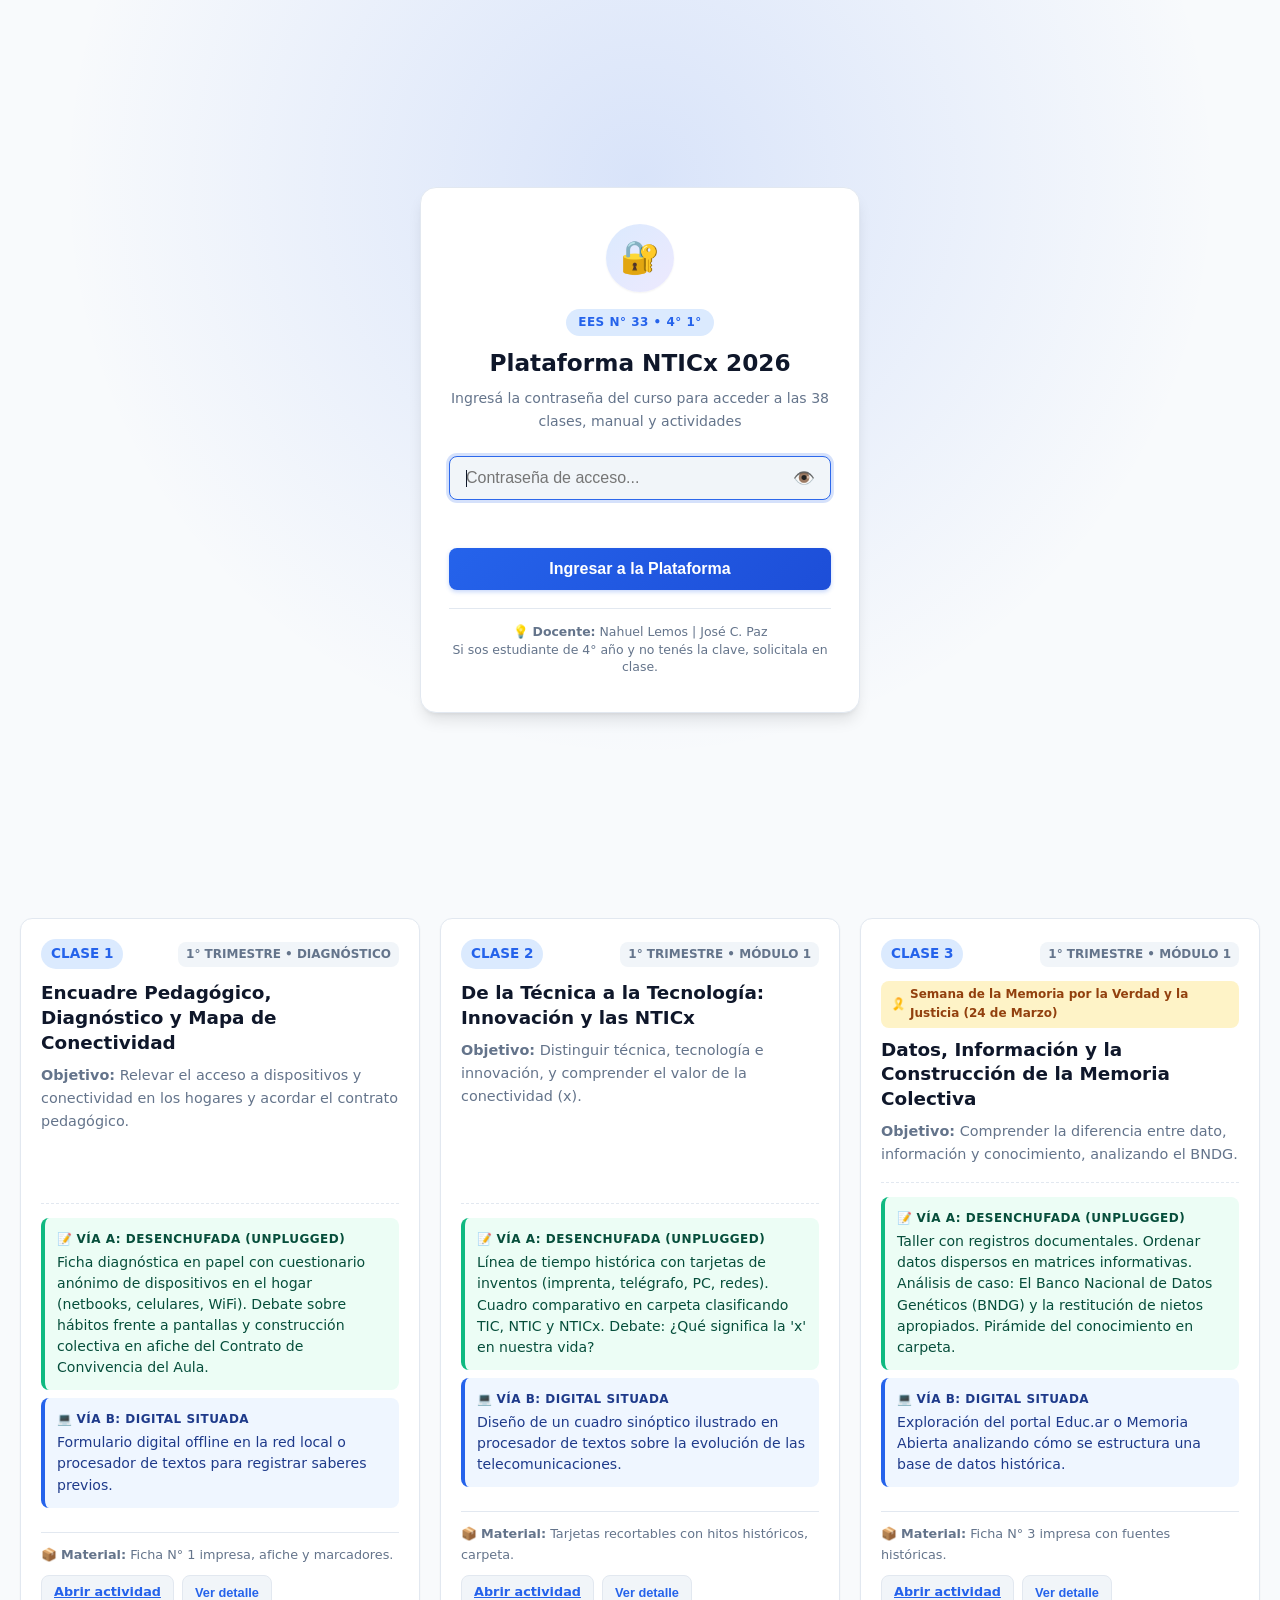
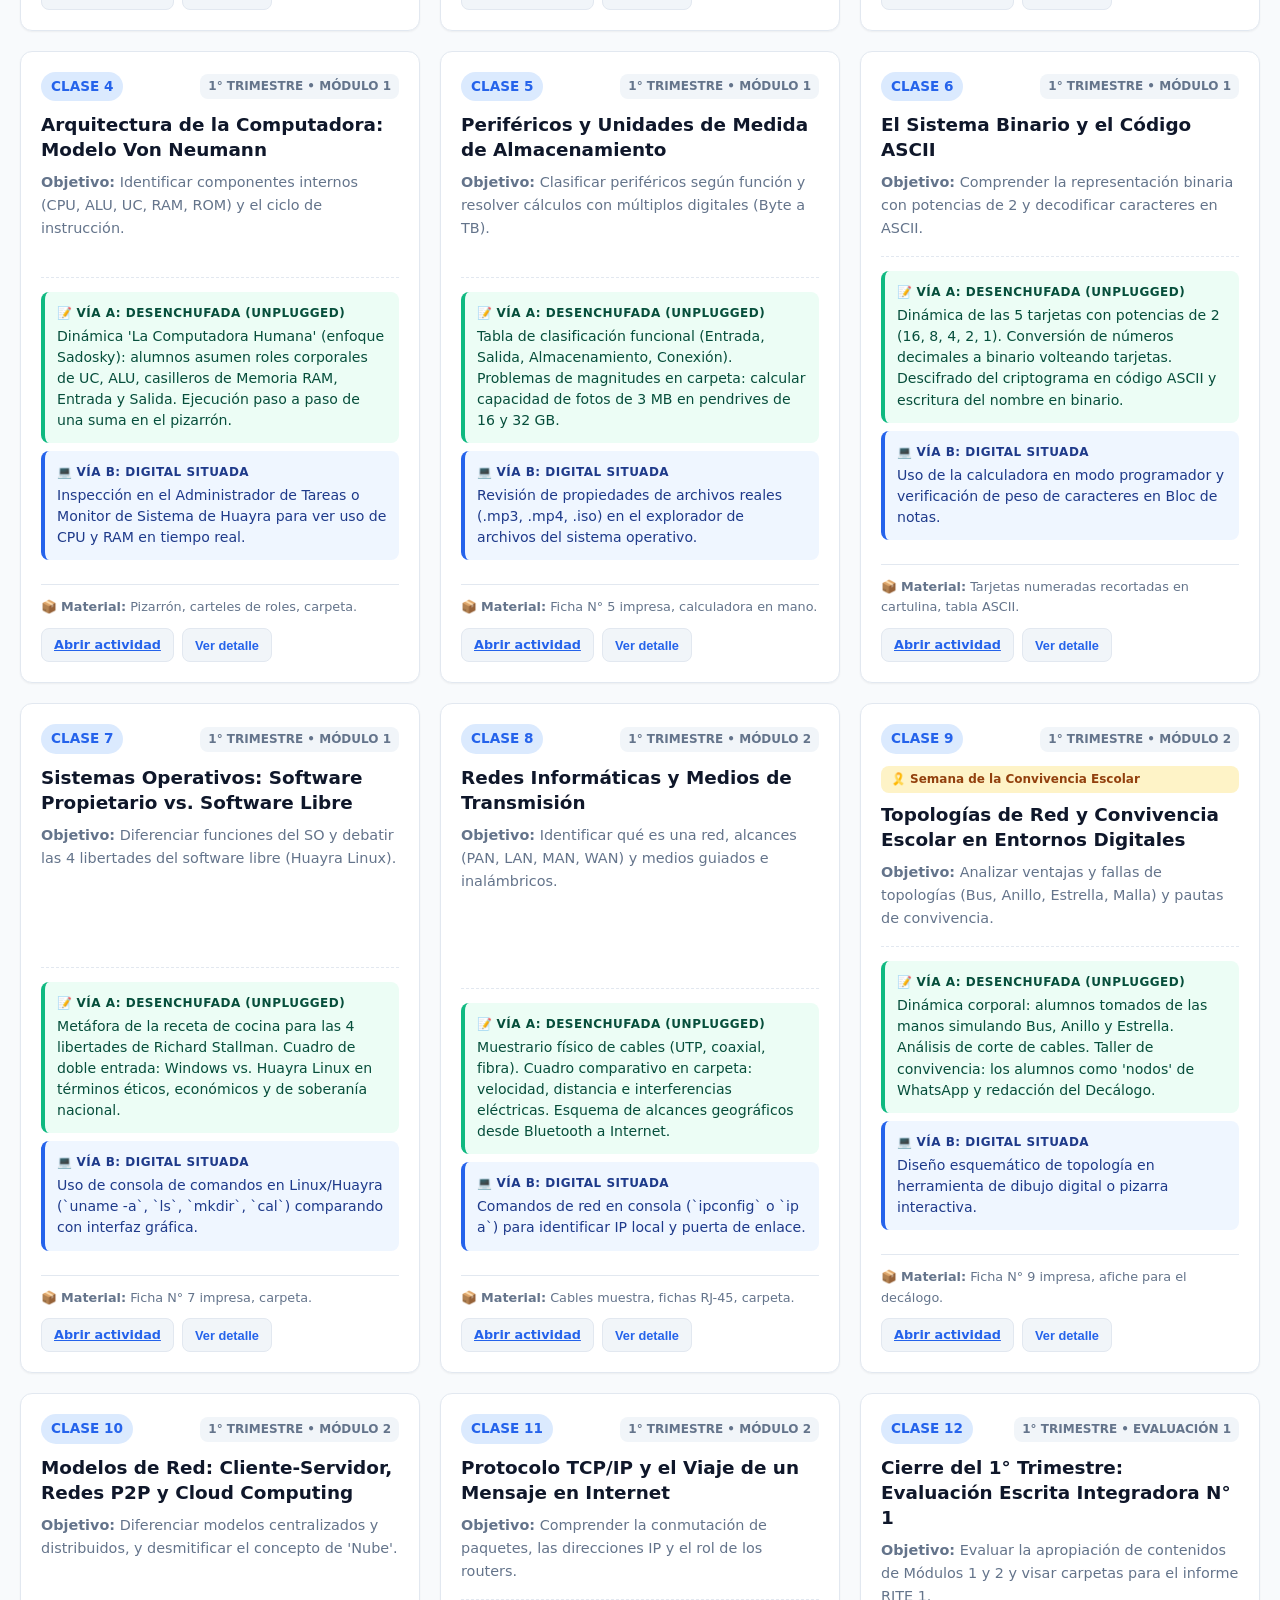
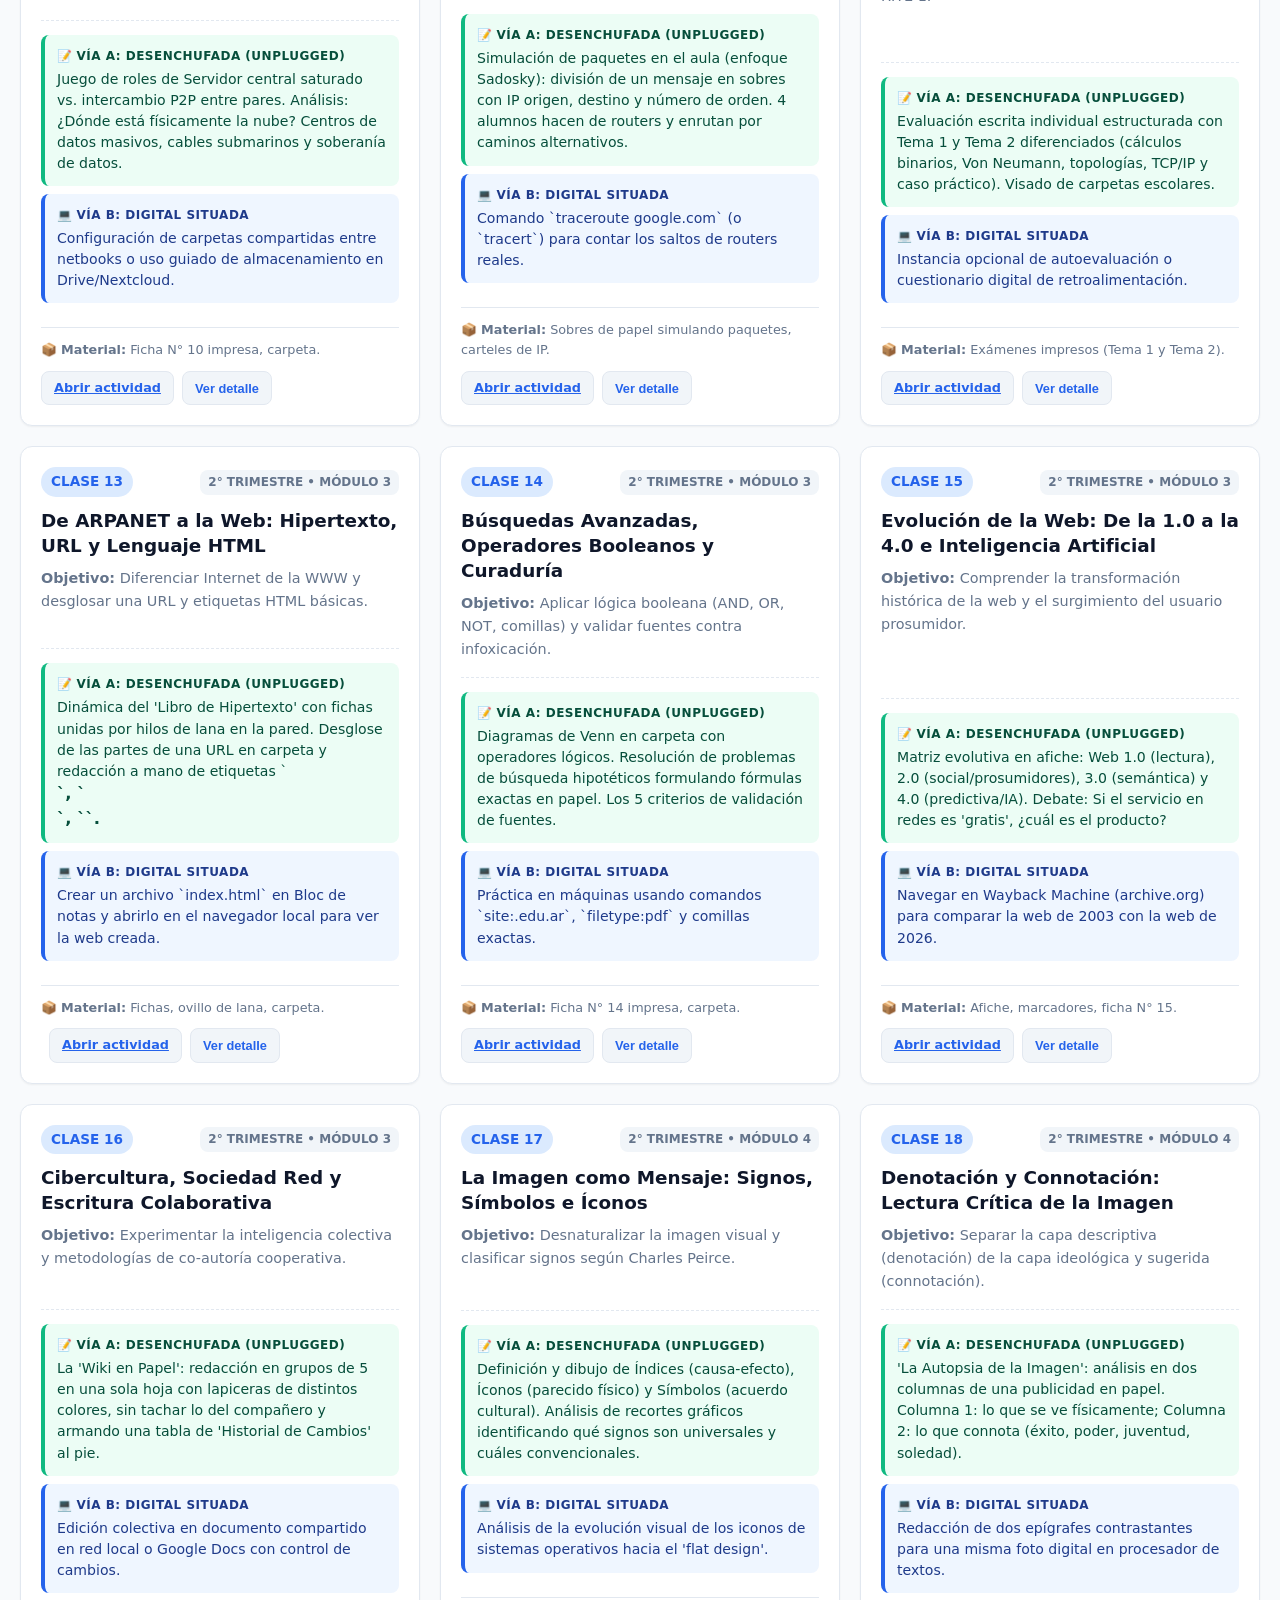
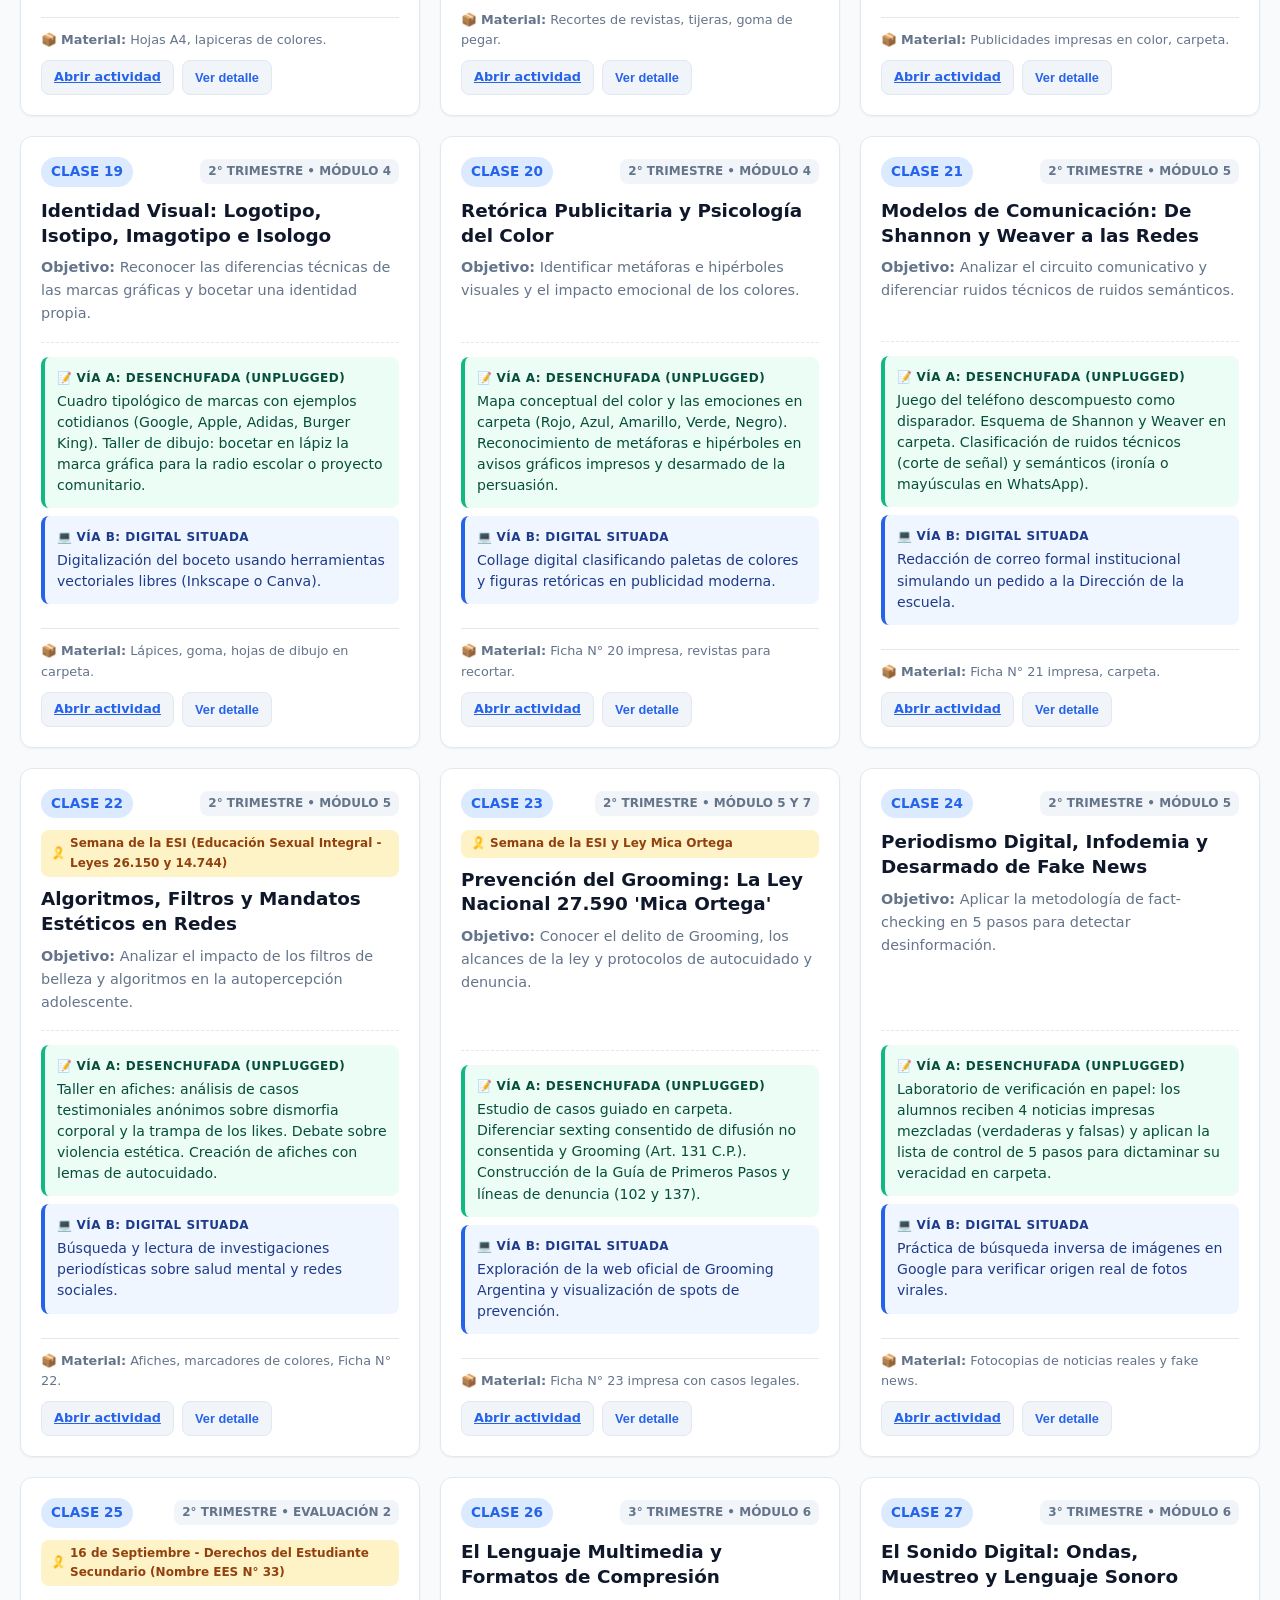
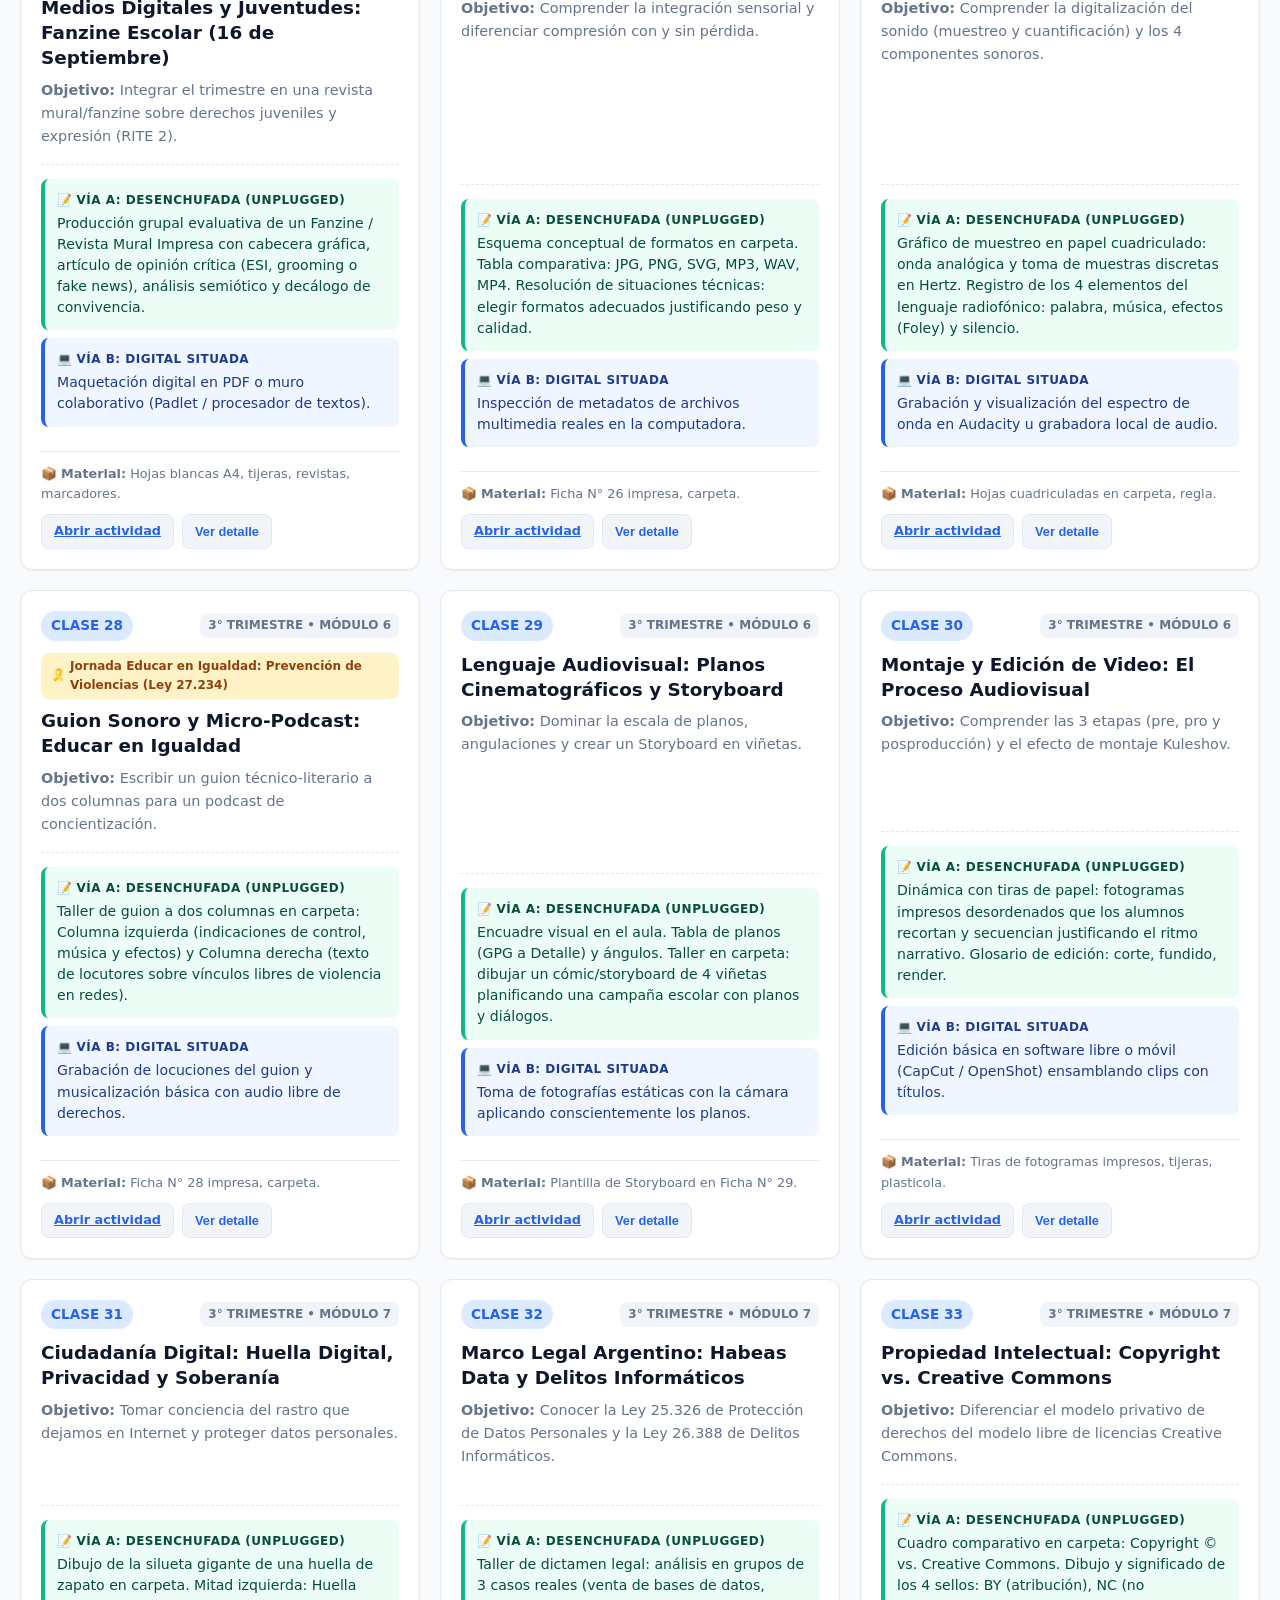
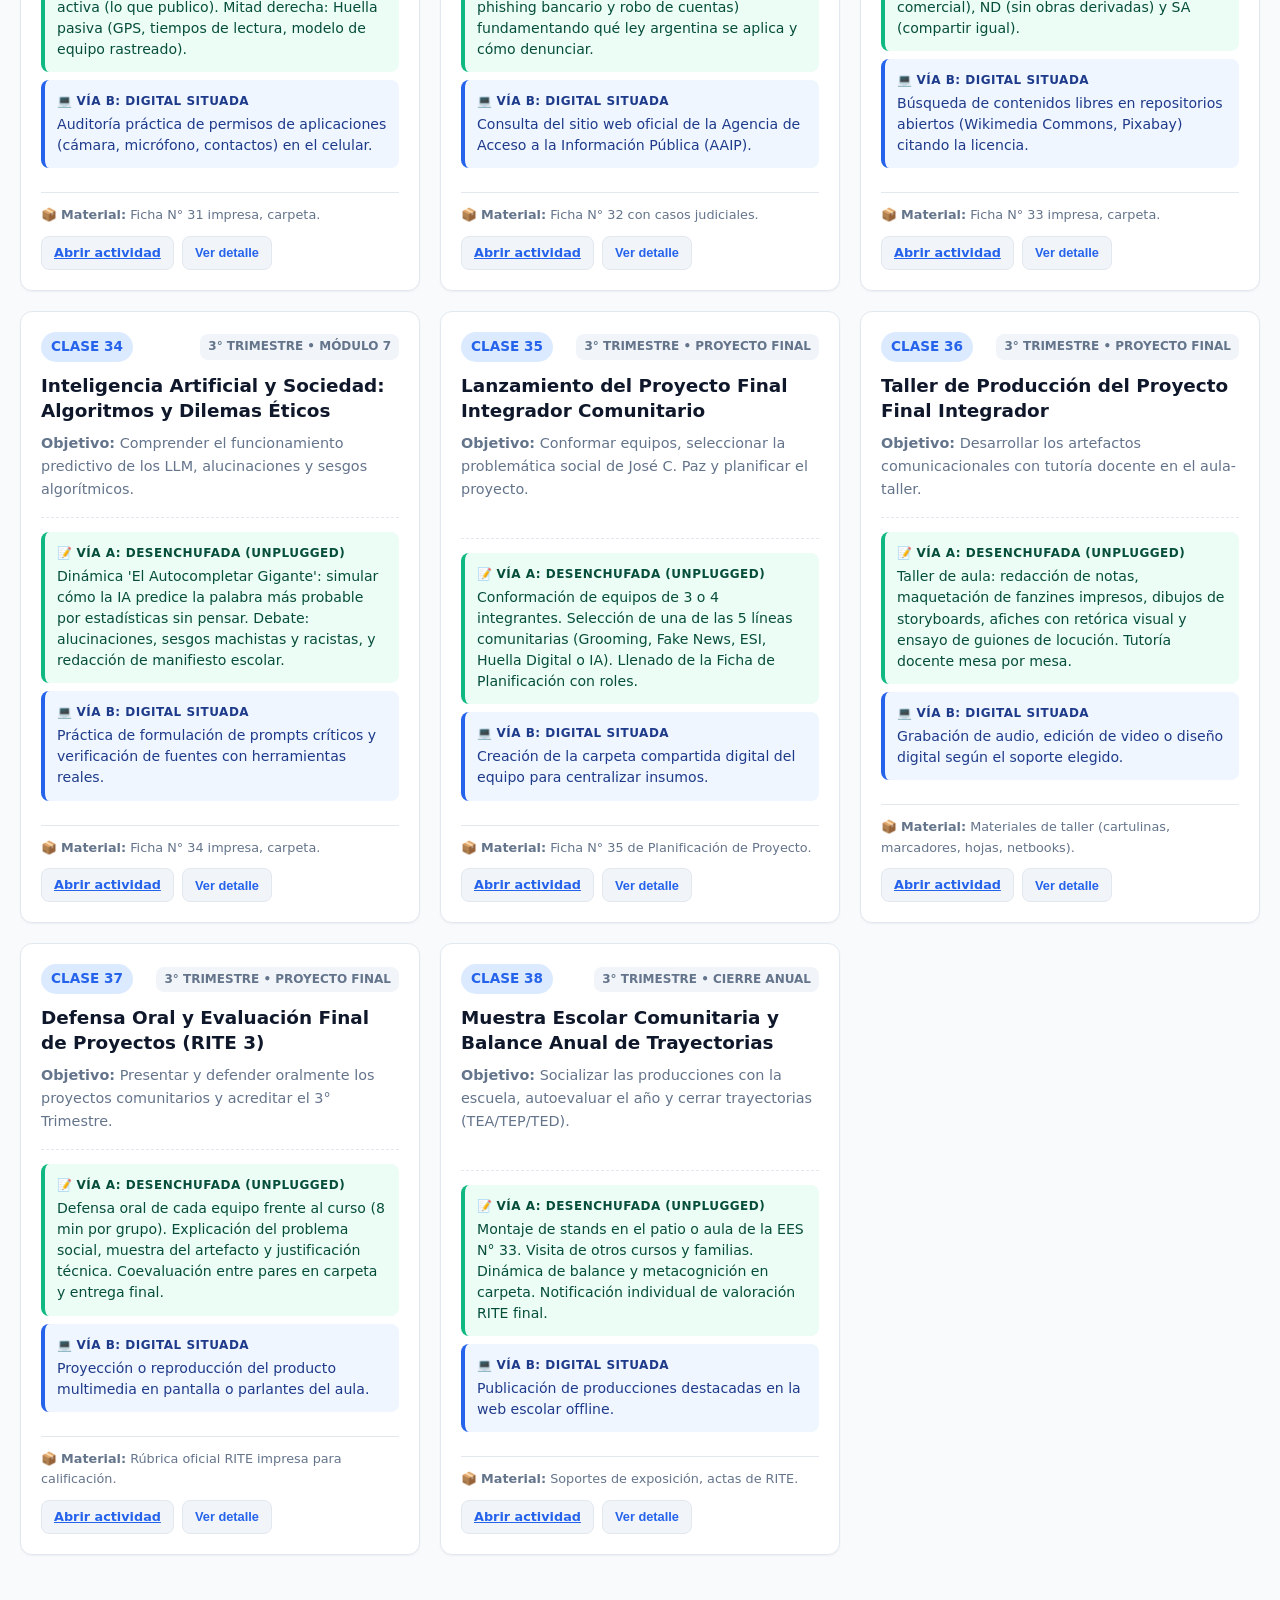
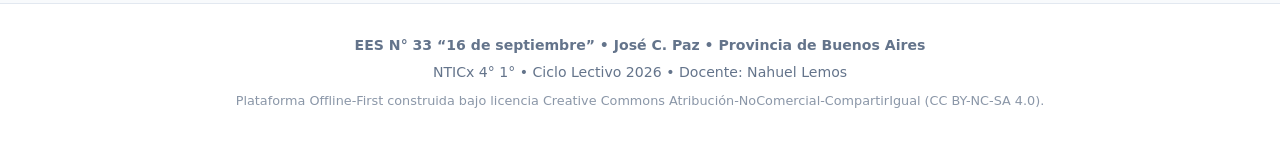
==== index.html @ 182b7276 "Planificación anual, cuadernillos, manuales y plataforma web NTICx 2026" ====
<!doctype html>
<html lang="es">
<head>
  <meta charset="utf-8">
  <meta name="viewport" content="width=device-width, initial-scale=1">
  <meta http-equiv="refresh" content="0; url=06_Sitio_Web_Consulta/">
  <title>NTICx 4° Año | EES N° 33</title>
  <link rel="canonical" href="06_Sitio_Web_Consulta/">
</head>
<body>
  <p>Redirigiendo a la <a href="06_Sitio_Web_Consulta/">plataforma de NTICx 4° Año</a>…</p>
</body>
</html>
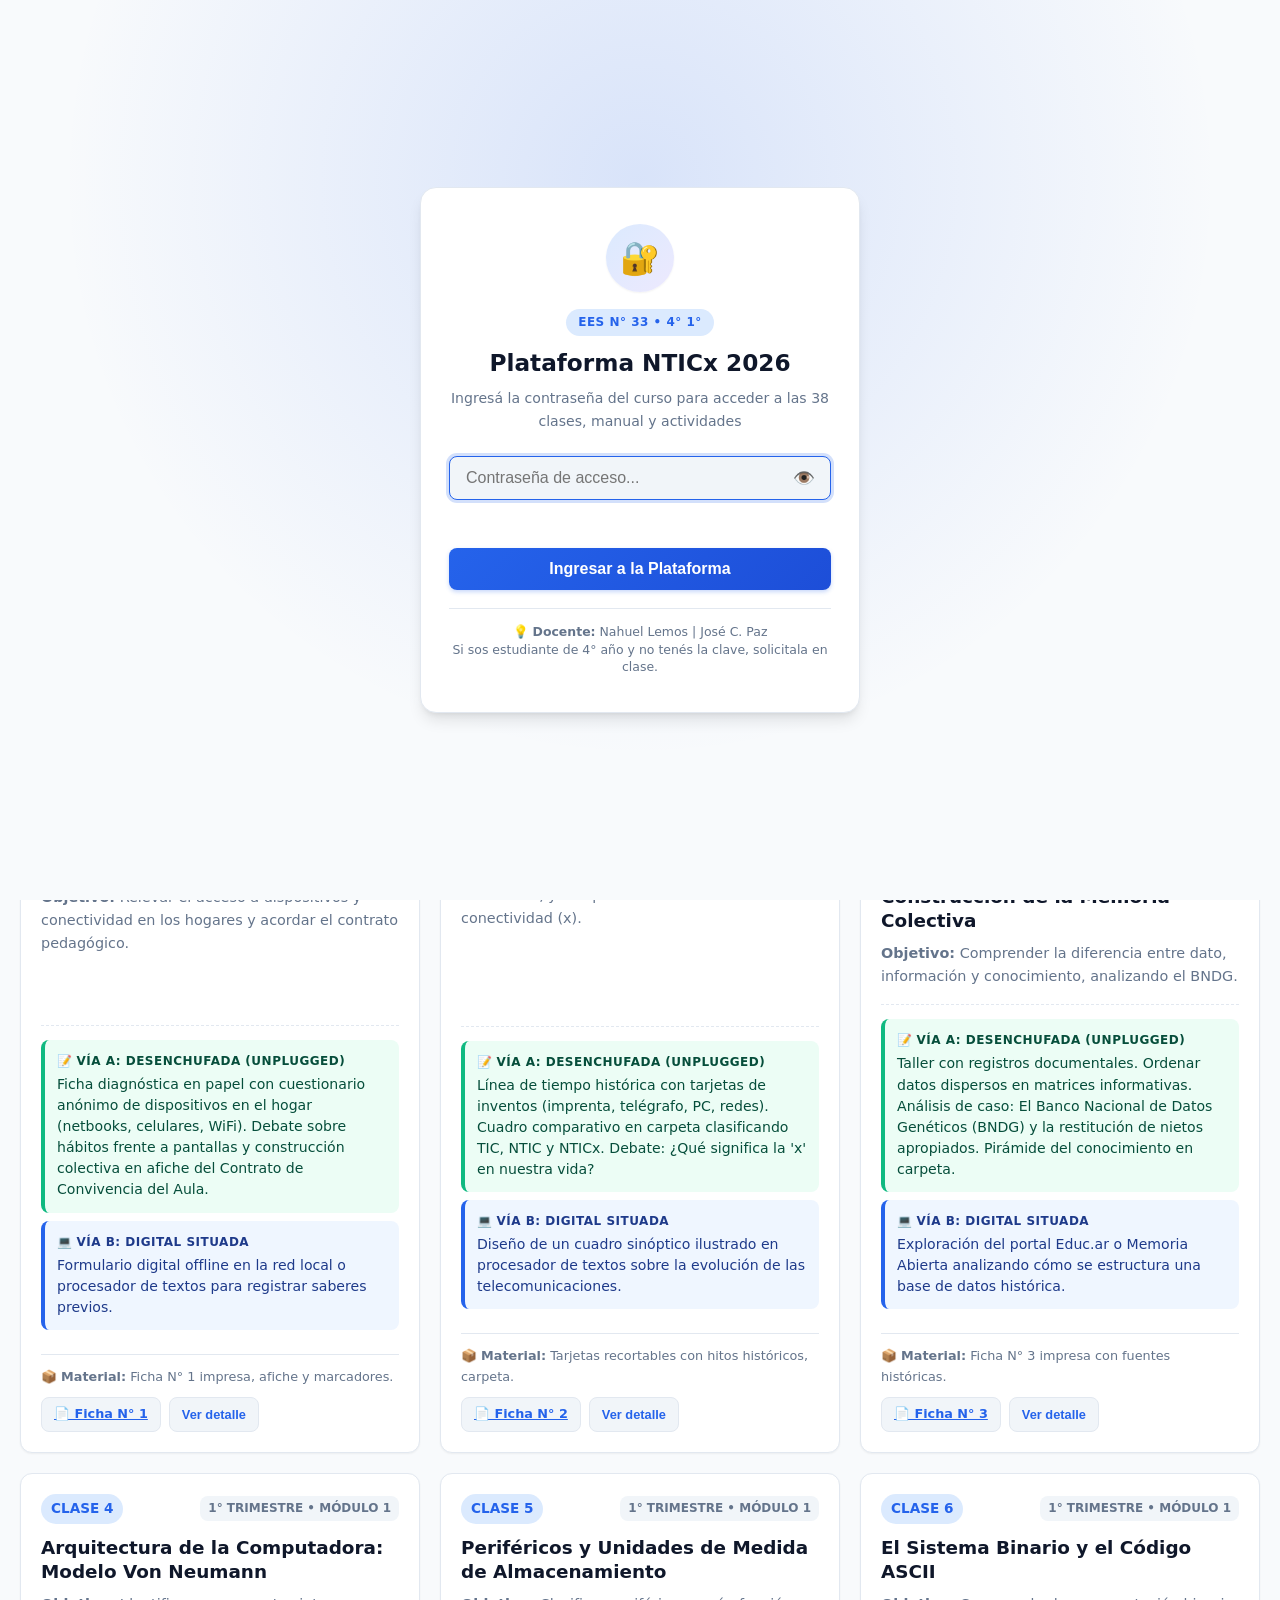
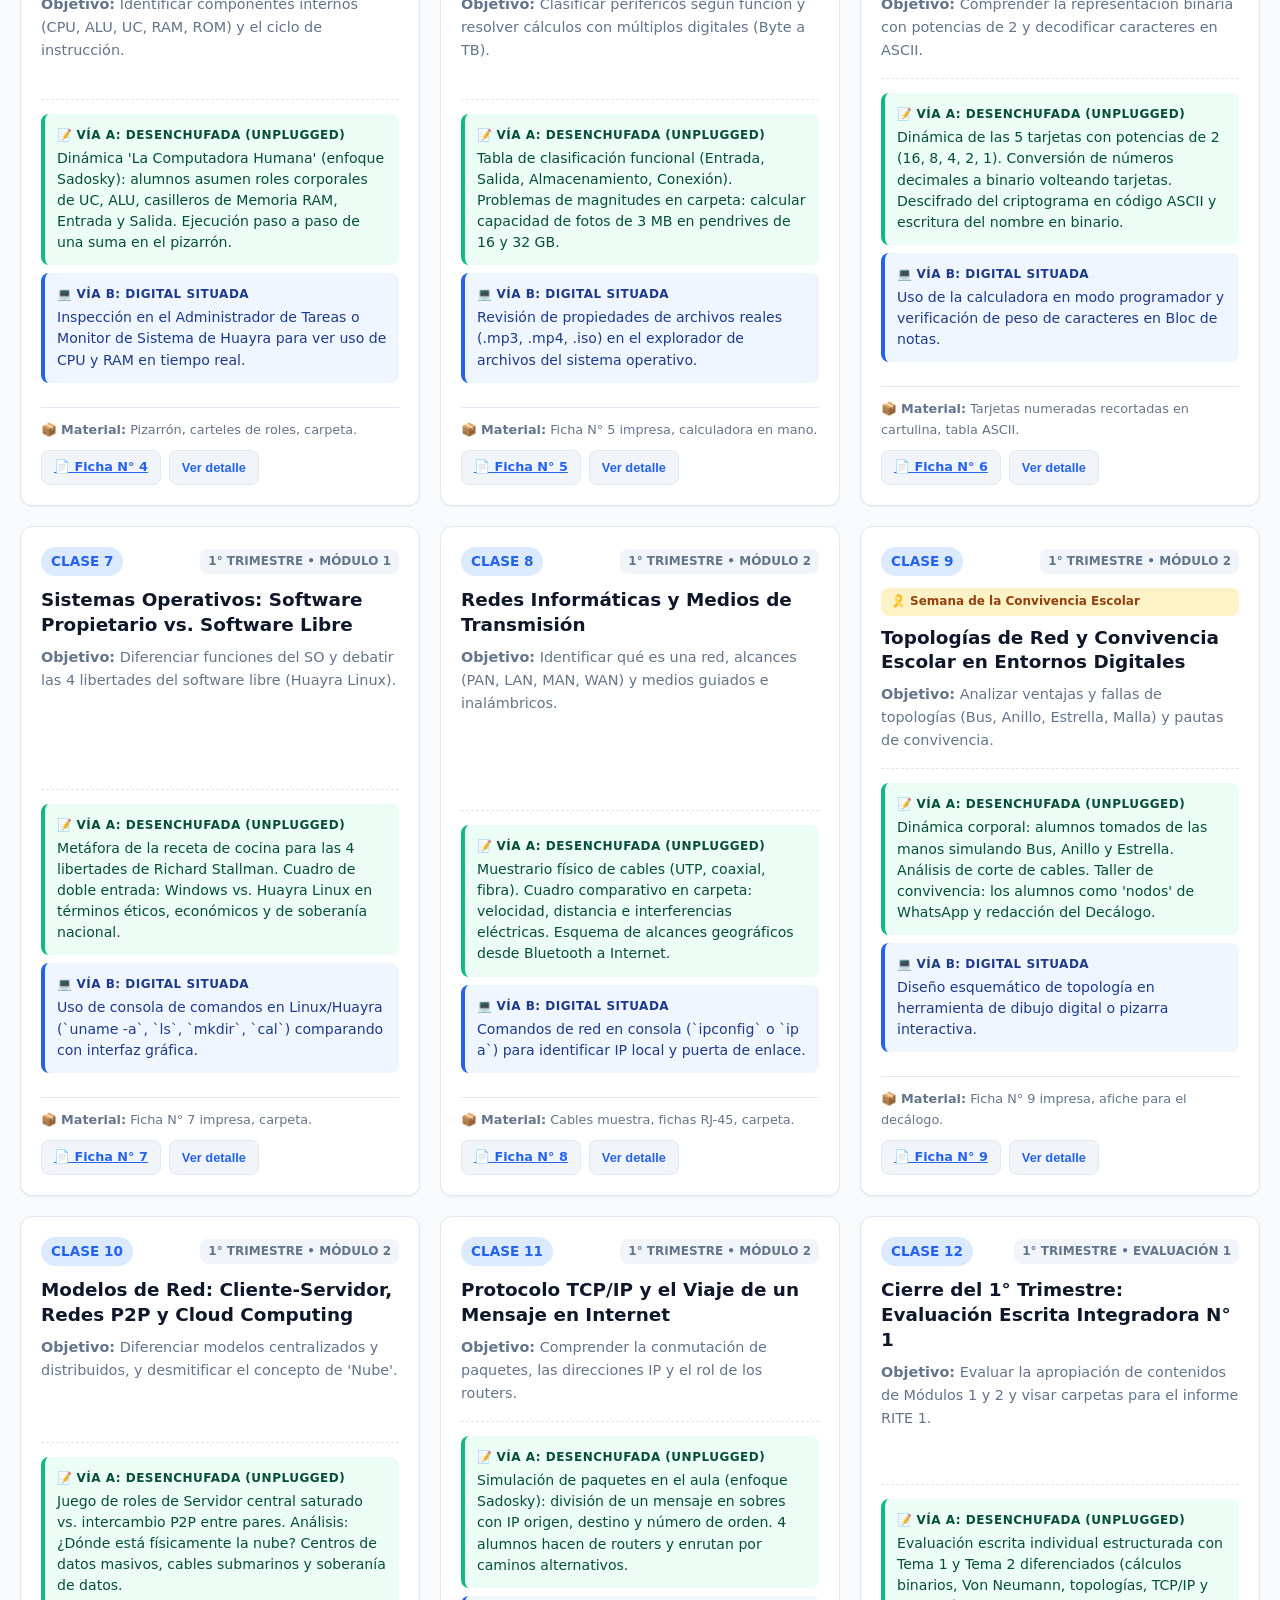
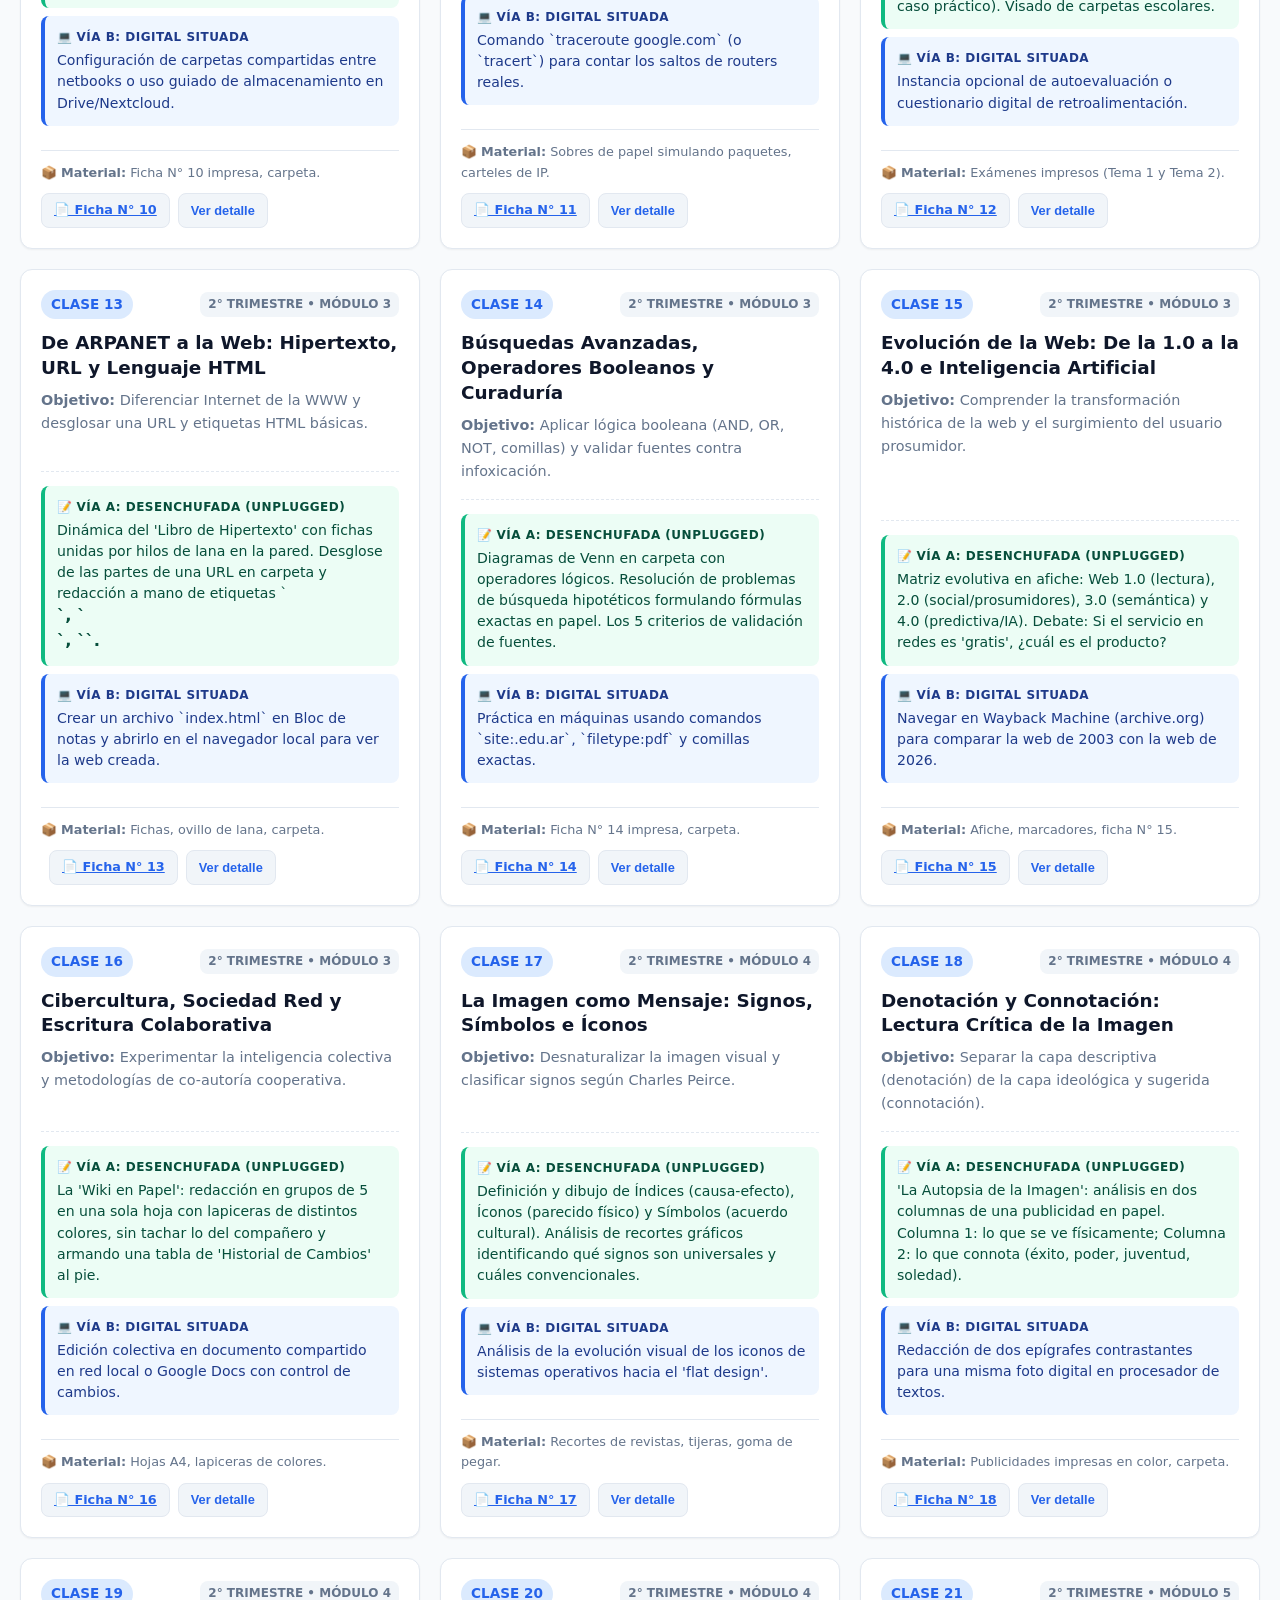
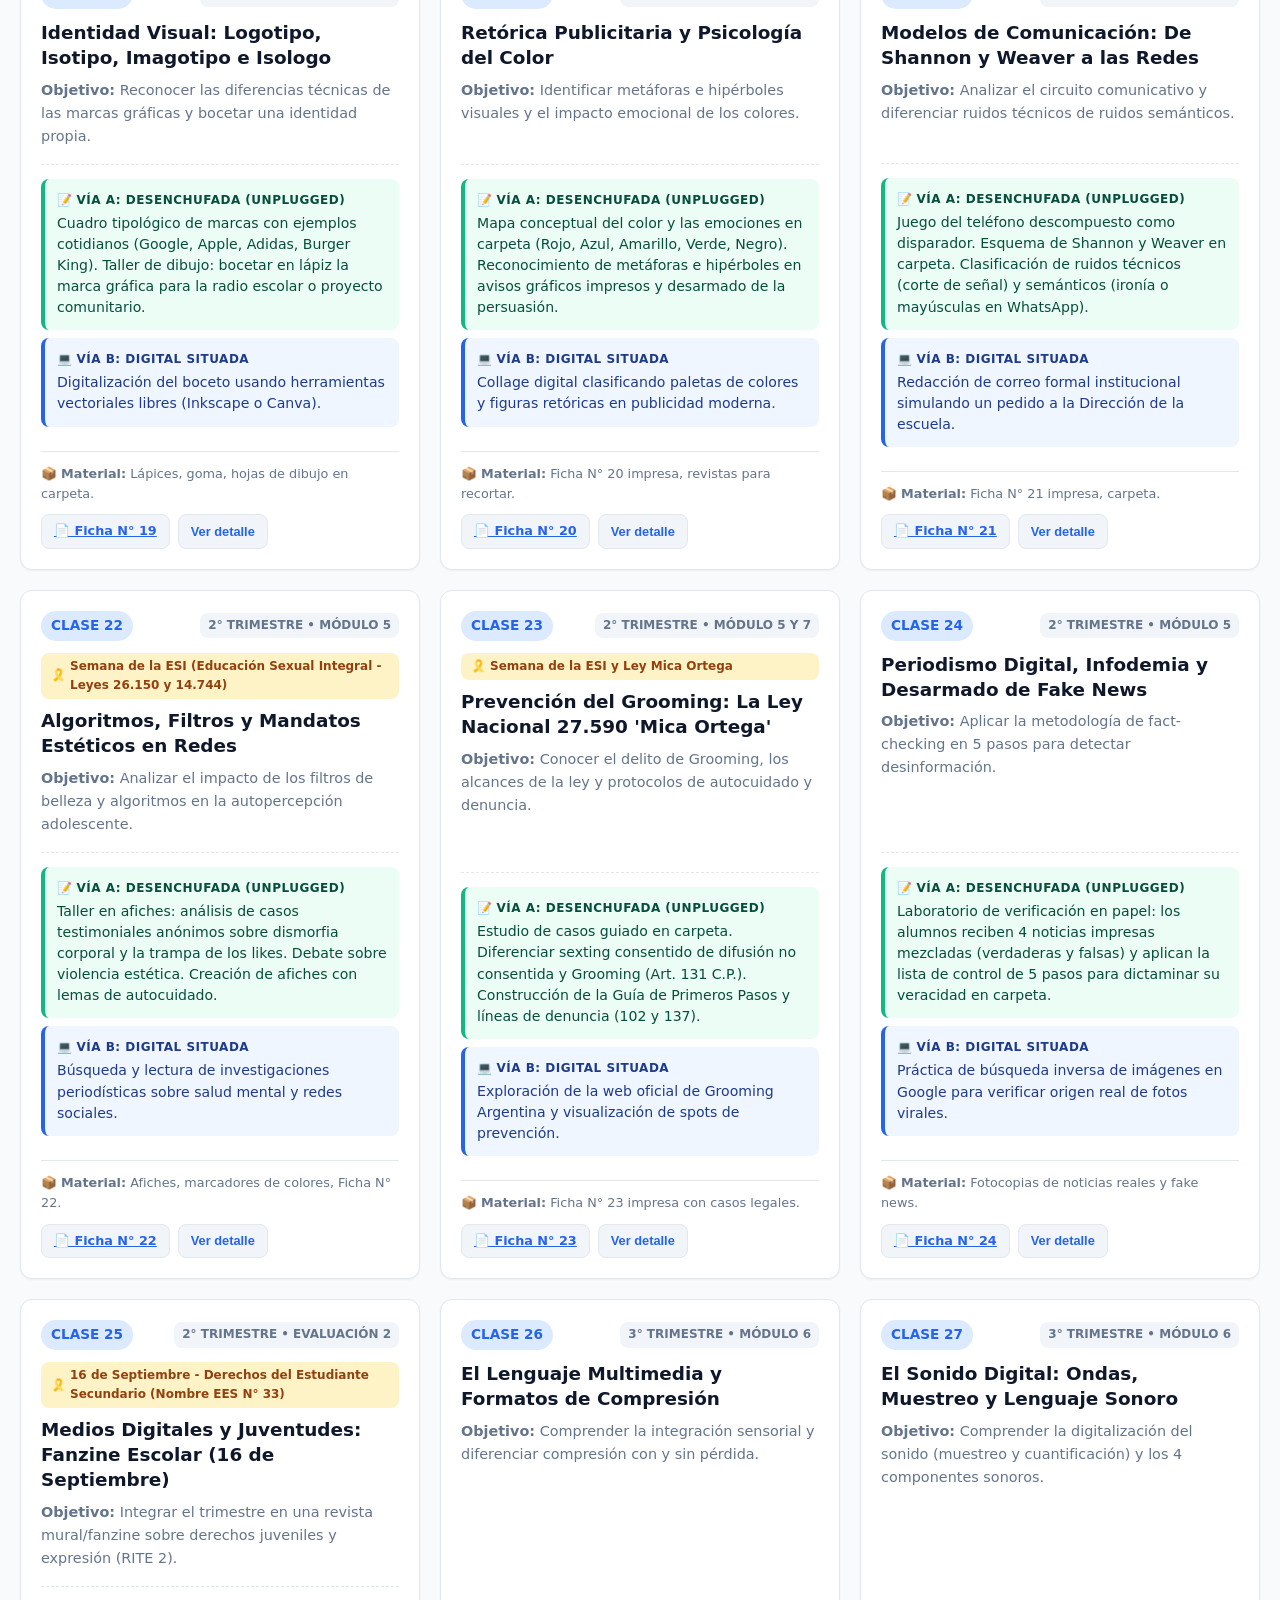
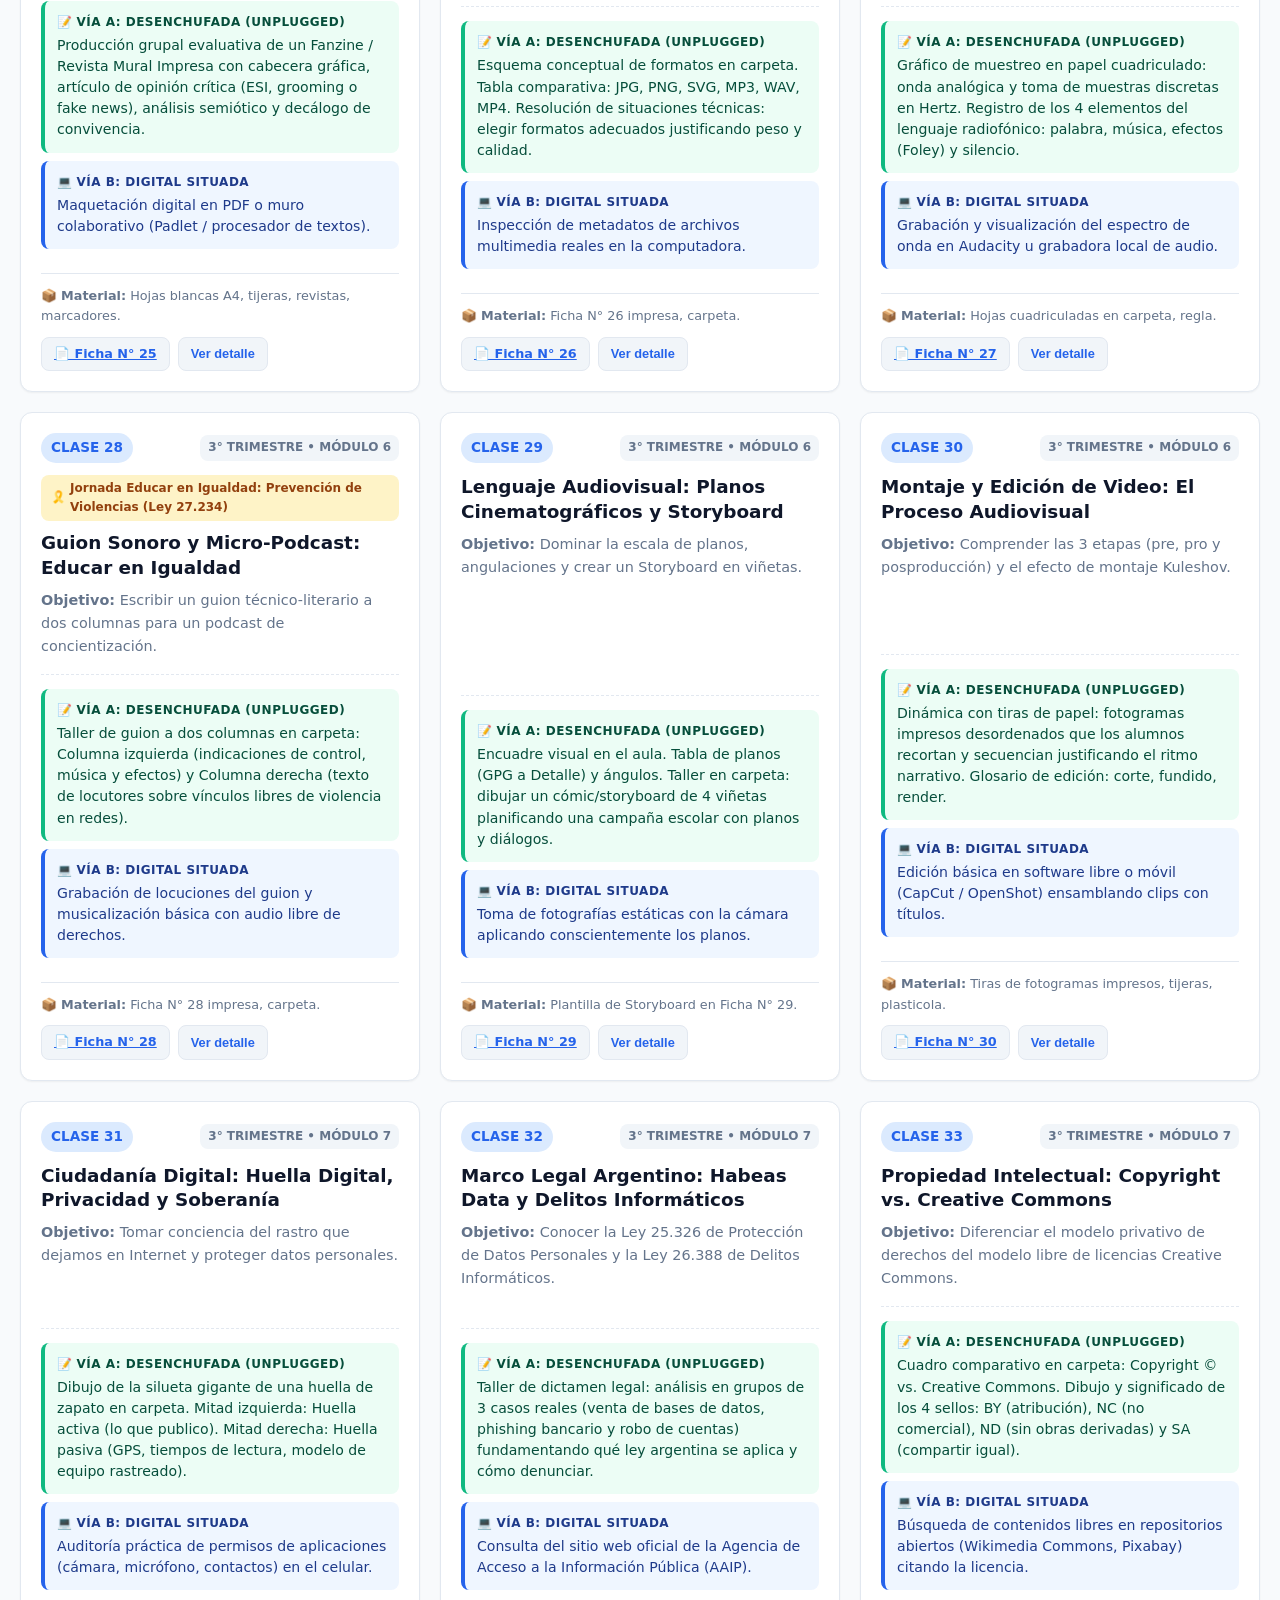
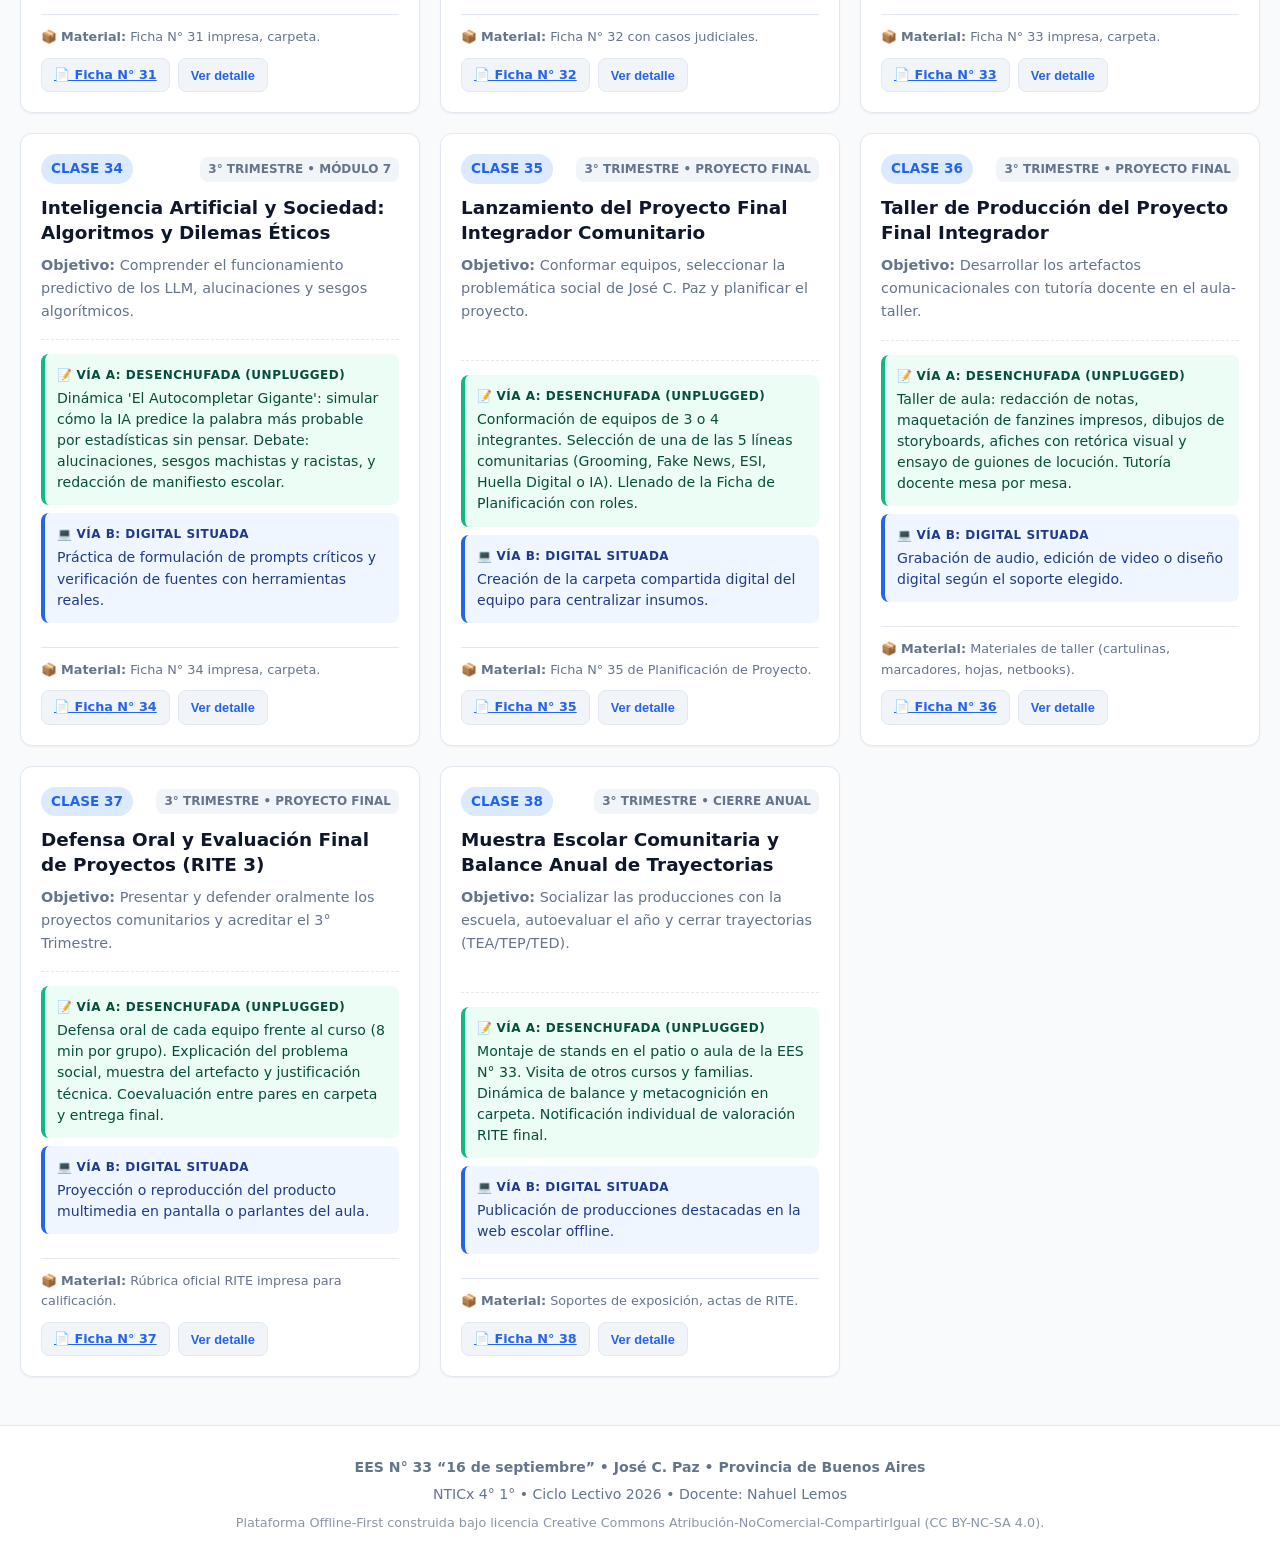
==== commit 362119b9: "Arquitectura unificada en raíz sin redirecciones ni paginas redundantes" ====
--- a/index.html
+++ b/index.html
@@ -1,13 +1,458 @@
-<!doctype html>
+<!DOCTYPE html>
 <html lang="es">
 <head>
-  <meta charset="utf-8">
-  <meta name="viewport" content="width=device-width, initial-scale=1">
-  <meta http-equiv="refresh" content="0; url=06_Sitio_Web_Consulta/">
-  <title>NTICx 4° Año | EES N° 33</title>
-  <link rel="canonical" href="06_Sitio_Web_Consulta/">
+  <meta charset="UTF-8">
+  <meta name="viewport" content="width=device-width, initial-scale=1.0">
+  <title>NTICx 4° Año | EES N° 33 "16 de septiembre" (José C. Paz)</title>
+  <meta name="description" content="Plataforma de consulta pedagógica y curricular para la materia NTICx de 4to año. 38 clases con modalidad desenchufada y digital, manual del estudiante, cuadernillo de fichas, evaluaciones y calendario.">
+  <meta name="theme-color" content="#2563eb">
+  <meta property="og:title" content="NTICx 4° Año | EES N° 33">
+  <meta property="og:description" content="38 clases, fichas de actividades, manual, evaluaciones y calendario anual para NTICx.">
+  <meta property="og:type" content="website">
+  <link rel="icon" href="favicon.svg" type="image/svg+xml">
+  <script>document.documentElement.setAttribute('data-theme', localStorage.getItem('nticx-theme') || 'light');</script>
+  <link rel="stylesheet" href="styles.css">
 </head>
 <body>
-  <p>Redirigiendo a la <a href="06_Sitio_Web_Consulta/">plataforma de NTICx 4° Año</a>…</p>
+
+  <!-- PORTAL DE ACCESO / BLOQUEO CON CONTRASEÑA -->
+  <div id="auth-gate" class="auth-gate">
+    <div class="auth-card" id="auth-card">
+      <div class="auth-icon-circle">🔐</div>
+      <span class="auth-badge">EES N° 33 • 4° 1°</span>
+      <h2 class="auth-title">Plataforma NTICx 2026</h2>
+      <p class="auth-subtitle">Ingresá la contraseña del curso para acceder a las 38 clases, manual y actividades</p>
+
+      <form id="auth-form" class="auth-form" onsubmit="event.preventDefault();">
+        <div class="auth-input-wrapper">
+          <input type="password" id="auth-password-input" class="auth-input" placeholder="Contraseña de acceso..." autocomplete="current-password" required>
+          <button type="button" id="auth-toggle-pwd" class="auth-toggle-visibility" title="Mostrar/Ocultar contraseña">👁️</button>
+        </div>
+        <div id="auth-error-msg" class="auth-error"></div>
+        <button type="submit" id="auth-submit-btn" class="auth-submit-btn">Ingresar a la Plataforma</button>
+      </form>
+
+      <div class="auth-hint">
+        💡 <strong>Docente:</strong> Nahuel Lemos | José C. Paz<br>
+        Si sos estudiante de 4° año y no tenés la clave, solicitala en clase.
+      </div>
+    </div>
+  </div>
+
+  <!-- HEADER UNIFICADO -->
+  <header class="header-glass">
+    <div class="header-container">
+      <a href="./" class="brand" aria-label="Plataforma NTICx - EES N° 33">
+        <div class="brand-badge">NTICx</div>
+        <div class="brand-info">
+          <h1>EES N° 33 “16 de septiembre”</h1>
+          <p>4° 1° Secundaria • José C. Paz • Prof. Nahuel Lemos</p>
+        </div>
+      </a>
+
+      <!-- NAVEGACIÓN PRINCIPAL -->
+      <nav class="header-nav" aria-label="Navegación principal">
+        <button type="button" class="nav-tab-link active" data-tab="tab-clases">
+          <span class="nav-icon">📅</span> <span class="nav-text">Clases</span>
+        </button>
+        <button type="button" class="nav-tab-link" data-tab="tab-cuadernillo">
+          <span class="nav-icon">📝</span> <span class="nav-text">Fichas</span>
+        </button>
+        <button type="button" class="nav-tab-link" data-tab="tab-manual">
+          <span class="nav-icon">📖</span> <span class="nav-text">Manual</span>
+        </button>
+        <button type="button" class="nav-tab-link" data-tab="tab-evaluaciones">
+          <span class="nav-icon">⚖️</span> <span class="nav-text">Evaluaciones</span>
+        </button>
+        <button type="button" class="nav-tab-link" data-tab="tab-glosario">
+          <span class="nav-icon">🔍</span> <span class="nav-text">Glosario</span>
+        </button>
+        <button type="button" class="nav-tab-link" data-tab="tab-calendario">
+          <span class="nav-icon">🗓️</span> <span class="nav-text">Calendario</span>
+        </button>
+        <button type="button" class="nav-tab-link" data-tab="tab-docente">
+          <span class="nav-icon">👨‍🏫</span> <span class="nav-text">Docente</span>
+        </button>
+      </nav>
+
+      <div class="header-controls">
+        <button id="theme-toggle-btn" class="btn-icon" type="button" title="Cambiar tema">
+          <span class="theme-icon">🌙</span> <span class="control-text">Modo Oscuro</span>
+        </button>
+        <button onclick="window.print()" class="btn-icon" type="button" title="Imprimir pantalla">
+          <span>🖨️</span> <span class="control-text">Imprimir</span>
+        </button>
+        <button id="lock-session-btn" class="btn-icon" type="button" title="Bloquear sesión">
+          <span>🔒</span> <span class="control-text">Bloquear</span>
+        </button>
+      </div>
+    </div>
+  </header>
+
+  <!-- HERO BANNER INSTITUCIONAL -->
+  <section class="hero-banner">
+    <div class="hero-content">
+      <span class="hero-tag">CICLO LECTIVO 2026 • DGCyE PROVINCIA DE BUENOS AIRES</span>
+      <h2 class="hero-title">Nuevas Tecnologías de la Información y la Conectividad</h2>
+      <p class="hero-subtitle">
+        Programa Curricular Oficial de <strong>38 Clases</strong> con <strong>Doble Vía Pedagógica</strong>: Modalidad Desenchufada (*Unplugged*) garantizada para el aula sin conectividad y Modalidad Digital situada.
+      </p>
+
+      <div class="hero-meta-pills">
+        <span class="hero-pill">💻 7 Módulos Curriculares</span>
+        <span class="hero-pill">⏱️ 38 Clases de 2 Horas</span>
+        <span class="hero-pill">🧩 Didáctica Sadosky Unplugged</span>
+        <span class="hero-pill">📚 Manual Maipué Integrado</span>
+        <span class="hero-pill">🎗️ ESI, Memoria y Grooming (Ley 27.590)</span>
+      </div>
+    </div>
+  </section>
+
+  <!-- PESTAÑAS SECUNDARIAS -->
+  <nav class="nav-tabs-container">
+    <div class="nav-tabs" role="tablist" aria-label="Secciones de la plataforma">
+      <button class="tab-btn active" type="button" role="tab" aria-selected="true" aria-controls="tab-clases" data-target="tab-clases">
+        <span>📅</span> Clases (1 a 38)
+      </button>
+      <button class="tab-btn" type="button" role="tab" aria-selected="false" aria-controls="tab-cuadernillo" data-target="tab-cuadernillo">
+        <span>📝</span> Fichas de Actividades
+      </button>
+      <button class="tab-btn" type="button" role="tab" aria-selected="false" aria-controls="tab-manual" data-target="tab-manual">
+        <span>📖</span> Manual del Estudiante
+      </button>
+      <button class="tab-btn" type="button" role="tab" aria-selected="false" aria-controls="tab-evaluaciones" data-target="tab-evaluaciones">
+        <span>⚖️</span> Evaluaciones y RITE
+      </button>
+      <button class="tab-btn" type="button" role="tab" aria-selected="false" aria-controls="tab-glosario" data-target="tab-glosario">
+        <span>🔍</span> Glosario Técnico
+      </button>
+      <button class="tab-btn" type="button" role="tab" aria-selected="false" aria-controls="tab-calendario" data-target="tab-calendario">
+        <span>🗓️</span> Calendario 2026
+      </button>
+      <button class="tab-btn" type="button" role="tab" aria-selected="false" aria-controls="tab-docente" data-target="tab-docente">
+        <span>👨‍🏫</span> Marco Docente
+      </button>
+    </div>
+  </nav>
+
+  <!-- CONTENIDO PRINCIPAL -->
+  <main class="main-container">
+
+    <!-- TAB 1: CLASES Y CRONOGRAMA MAESTRO -->
+    <section id="tab-clases" class="tab-content active" role="tabpanel">
+      <!-- BANNER DE DOBLE VÍA -->
+      <div class="dual-mode-banner">
+        <div class="dual-mode-info">
+          <h3><span>⚡</span> Enfoque de Doble Vía Pedagógica</h3>
+          <p>Elegí qué actividades visualizar según el estado del aula hoy (computadoras y conectividad disponibles):</p>
+        </div>
+        <div class="mode-switch-group">
+          <button class="mode-switch-btn active" data-mode="both">Ambas Vías</button>
+          <button class="mode-switch-btn" data-mode="unplugged">📝 Solo Desenchufada</button>
+          <button class="mode-switch-btn" data-mode="digital">💻 Solo Digital</button>
+        </div>
+      </div>
+
+      <!-- BARRA DE FILTROS Y BÚSQUEDA -->
+      <div class="toolbar">
+        <div class="search-box">
+          <span class="search-icon">🔍</span>
+          <input type="text" id="class-search-input" class="search-input" placeholder="Buscar clase por tema, palabra clave, efeméride o software...">
+        </div>
+
+        <div class="filter-group">
+          <button class="filter-btn active" data-trim="todos">Todas (38)</button>
+          <button class="filter-btn" data-trim="1">1° Trimestre (1-12)</button>
+          <button class="filter-btn" data-trim="2">2° Trimestre (13-25)</button>
+          <button class="filter-btn" data-trim="3">3° Trimestre (26-38)</button>
+        </div>
+      </div>
+
+      <!-- GRILLA DINÁMICA DE CLASES -->
+      <div id="classes-container" class="classes-grid">
+        <!-- Renderizado dinámico vía app.js -->
+      </div>
+    </section>
+
+    <!-- TAB 2: CUADERNILLO Y FICHAS DE TRABAJO -->
+    <section id="tab-cuadernillo" class="tab-content" role="tabpanel">
+      <div style="background: var(--bg-card); border: 1px solid var(--border-color); border-radius: var(--radius-md); padding: 24px; margin-bottom: 24px; box-shadow: var(--shadow-sm);">
+        <h2 style="color: var(--primary); margin-bottom: 8px;">📝 Cuadernillo y Fichas de Actividades (1 a 38)</h2>
+        <p style="color: var(--text-muted); margin-bottom: 16px; line-height: 1.6;">
+          Cada clase cuenta con su ficha individual homologada para resolver en la carpeta física de hojas N° 3 o cuaderno. Todas las actividades están diseñadas para resolverse sin necesidad obligatoria de computadoras o Internet.
+        </p>
+
+        <div style="display: flex; gap: 10px; flex-wrap: wrap;">
+          <a href="documento.html?archivo=04_Cuadernillo_Actividades/Cuadernillo_Actividades_38_Clases.md" class="btn-icon">
+            <span>📖</span> Abrir Cuadernillo Completo (38 Fichas)
+          </a>
+          <a href="documento.html?archivo=03_Guia_Estudiantes/Manual_Estudiante_NTICX.md" class="btn-icon">
+            <span>📚</span> Manual del Estudiante
+          </a>
+          <button onclick="window.print()" class="btn-icon" type="button">
+            <span>🖨️</span> Imprimir para Fotocopias
+          </button>
+        </div>
+      </div>
+
+      <!-- BARRA DE BÚSQUEDA Y FILTRO DE FICHAS -->
+      <div class="materials-toolbar">
+        <div class="materials-search-row">
+          <input type="search" id="fichas-search-input" class="materials-search-input" placeholder="🔍 Buscar ficha por tema, palabra clave o número (ej. binario, von neumann, grooming, ficha 12)..." aria-label="Buscar fichas">
+        </div>
+        <div class="materials-filter-chips" role="group" aria-label="Filtrar fichas por trimestre">
+          <button type="button" class="filter-chip-btn fichas-chip-btn active" data-filter="todos">Todas las Fichas (38)</button>
+          <button type="button" class="filter-chip-btn fichas-chip-btn" data-filter="1">1° Trimestre (Fichas 1 a 12)</button>
+          <button type="button" class="filter-chip-btn fichas-chip-btn" data-filter="2">2° Trimestre (Fichas 13 a 25)</button>
+          <button type="button" class="filter-chip-btn fichas-chip-btn" data-filter="3">3° Trimestre (Fichas 26 a 38)</button>
+        </div>
+      </div>
+
+      <!-- GRILLA DINÁMICA DE LAS 38 FICHAS -->
+      <div id="fichas-grid-container" class="resource-cards-grid">
+        <!-- Renderizado dinámico vía app.js -->
+      </div>
+    </section>
+
+    <!-- TAB 3: MANUAL TEÓRICO DEL ESTUDIANTE -->
+    <section id="tab-manual" class="tab-content" role="tabpanel">
+      <div class="manual-grid">
+        <aside class="manual-sidebar">
+          <div class="manual-nav-title">Módulos del Manual</div>
+          <ul id="manual-nav" class="manual-nav-list">
+            <!-- Items generados en app.js -->
+          </ul>
+        </aside>
+
+        <article id="manual-viewer" class="manual-viewer">
+          <!-- Contenido del módulo seleccionado -->
+        </article>
+      </div>
+    </section>
+
+    <!-- TAB 4: EVALUACIONES Y RÉGIMEN RITE -->
+    <section id="tab-evaluaciones" class="tab-content" role="tabpanel">
+      <div style="margin-bottom: 24px;">
+        <h2 style="color: var(--primary); margin-bottom: 6px;">⚖️ Sistema de Evaluación y Acreditación de Trayectorias</h2>
+        <p style="color: var(--text-muted);">
+          Régimen académico oficial de la Provincia de Buenos Aires (DGCyE): Evaluación formativa, procesual y continua.
+        </p>
+      </div>
+
+      <div class="eval-card-grid">
+        <div class="eval-card">
+          <span class="eval-card-badge">CLASE 1 • INICIAL</span>
+          <h3>Evaluación Diagnóstica</h3>
+          <p>Relevamiento de saberes previos, encuesta anónima de dispositivos y conectividad en los hogares de José C. Paz, y firma del contrato pedagógico.</p>
+          <a href="documento.html?archivo=05_Evaluaciones/Evaluacion_Diagnostica_Inicial.md" class="btn-detail" style="text-align: center; text-decoration: none;">Ver instrumento →</a>
+        </div>
+
+        <div class="eval-card">
+          <span class="eval-card-badge">CLASE 12 • 1° TRIMESTRE</span>
+          <h3>Evaluación Escrita Integradora N° 1</h3>
+          <p>Examen estructurado con Tema 1 y Tema 2 diferenciados: Von Neumann, sistema binario, unidades de almacenamiento, software libre y redes TCP/IP.</p>
+          <div style="display:flex; gap:6px; margin-top:auto;">
+            <a href="documento.html?archivo=05_Evaluaciones/Evaluacion_Trimestral_1.md&vista=estudiantes" class="btn-detail" style="flex:1; text-align: center; text-decoration: none;">Estudiantes</a>
+            <a href="documento.html?archivo=05_Evaluaciones/Evaluacion_Trimestral_1.md&audiencia=docente" class="btn-detail" style="flex:1; text-align: center; text-decoration: none;">Docente RITE</a>
+          </div>
+        </div>
+
+        <div class="eval-card">
+          <span class="eval-card-badge">CLASE 25 • 2° TRIMESTRE</span>
+          <h3>Trabajo Práctico Evaluativo N° 2</h3>
+          <p>Producción comunicacional en grupos conmemorando el 16 de Septiembre. Integra diseño de marcas, artículo con ESI / Ley Mica Ortega y análisis semiótico.</p>
+          <a href="documento.html?archivo=05_Evaluaciones/Trabajo_Practico_Evaluativo_2.md" class="btn-detail" style="text-align: center; text-decoration: none;">Ver pautas y rúbrica →</a>
+        </div>
+
+        <div class="eval-card">
+          <span class="eval-card-badge">CLASES 35 A 38 • 3° TRIMESTRE</span>
+          <h3>Proyecto Final Integrador (ABP)</h3>
+          <p>Campaña sociocomunitaria sobre problemáticas de José C. Paz (Grooming, Fake News, ESI o Privacidad). Guion previo, producto multimedia, defensa oral y acreditación RITE.</p>
+          <a href="documento.html?archivo=05_Evaluaciones/Proyecto_Integrador_Anual_3.md" class="btn-detail" style="text-align: center; text-decoration: none;">Ver proyecto y rúbrica →</a>
+        </div>
+      </div>
+
+      <!-- RITE BANNER -->
+      <div class="rite-banner">
+        <h3>📋 Escala Oficial de Valoración de Trayectorias (RITE)</h3>
+        <div class="rite-grid">
+          <div class="rite-box tea">
+            <h4 style="font-weight: 800; margin-bottom: 4px;">TEA</h4>
+            <p><strong>Trayectoria Educativa Avanzada:</strong> Estudiantes que alcanzaron los aprendizajes prioritarios con autonomía, regularidad activa y fundamentación sólida.</p>
+          </div>
+          <div class="rite-box tep">
+            <h4 style="font-weight: 800; margin-bottom: 4px;">TEP</h4>
+            <p><strong>Trayectoria Educativa en Proceso:</strong> Estudiantes que requieren instancias de intensificación para afianzar contenidos teóricos o completar fichas de actividades.</p>
+          </div>
+          <div class="rite-box ted">
+            <h4 style="font-weight: 800; margin-bottom: 4px;">TED</h4>
+            <p><strong>Trayectoria Educativa Discontinua:</strong> Estudiantes con escasa vinculación o aprendizajes no alcanzados. Requieren plan intensivo focalizado en diciembre y febrero.</p>
+          </div>
+        </div>
+      </div>
+    </section>
+
+    <!-- TAB 5: GLOSARIO TÉCNICO INTERACTIVO -->
+    <section id="tab-glosario" class="tab-content" role="tabpanel">
+      <div class="toolbar">
+        <div class="search-box">
+          <span class="search-icon">🔍</span>
+          <input type="text" id="glossary-search-input" class="search-input" placeholder="Buscar término técnico (ej: ALU, Grooming, Habeas Data, TCP/IP, Bit)...">
+        </div>
+      </div>
+
+      <div id="glossary-container" class="glossary-grid">
+        <!-- Generado en app.js -->
+      </div>
+    </section>
+
+    <!-- TAB 6: CALENDARIO ESCOLAR ANUAL 2026 -->
+    <section id="tab-calendario" class="tab-content" role="tabpanel">
+      <div style="background: var(--bg-card); border: 1px solid var(--border-color); border-radius: var(--radius-md); padding: 24px; margin-bottom: 24px; box-shadow: var(--shadow-sm);">
+        <h2 style="color: var(--primary); margin-bottom: 6px;">🗓️ Calendario Escolar y Planificación Anual 2026</h2>
+        <p style="color: var(--text-muted); line-height: 1.6;">
+          Organización temporal oficial de las 38 clases para el Ciclo Lectivo 2026 en la Provincia de Buenos Aires (DGCyE). Se destacan feriados nacionales, días no laborables y los períodos de receso escolar.
+        </p>
+      </div>
+
+      <div class="calendar-info" aria-label="Hitos del ciclo lectivo 2026">
+        <div class="calendar-period first">
+          <strong>1° cuatrimestre</strong>
+          <span>2 de marzo al 17 de julio</span>
+        </div>
+        <div class="calendar-period second">
+          <strong>2° cuatrimestre</strong>
+          <span>3 de agosto al 22 de diciembre</span>
+        </div>
+        <div class="calendar-period recess">
+          <strong>Receso invernal</strong>
+          <span>20 al 31 de julio</span>
+        </div>
+      </div>
+
+      <p class="calendar-legend">
+        <span class="legend-item holiday"></span> Feriado o día turístico 
+        <span class="legend-item period-start"></span> Inicio de cuatrimestre 
+        <span class="legend-item period-end"></span> Fin de cuatrimestre
+      </p>
+
+      <div id="calendar-grid" class="calendar-grid" aria-label="Calendario del año 2026">
+        <!-- Renderizado dinámico vía app.js -->
+      </div>
+
+      <p class="calendar-source">
+        Fechas escolares según el <a href="https://www.argentina.gob.ar/capital-humano/educacion/calendario-escolar-2026" target="_blank" rel="noopener noreferrer">Calendario Escolar 2026</a> y feriados oficiales según <a href="https://www.argentina.gob.ar/feriados" target="_blank" rel="noopener noreferrer">Argentina.gob.ar</a>.
+      </p>
+    </section>
+
+    <!-- TAB 7: MARCO DOCENTE Y NORMATIVO -->
+    <section id="tab-docente" class="tab-content" role="tabpanel">
+      <div style="background: var(--bg-card); border: 1px solid var(--border-color); border-radius: var(--radius-md); padding: 28px; box-shadow: var(--shadow-sm);">
+        <h2 style="color: var(--primary); margin-bottom: 12px;">👨‍🏫 Marco Didáctico y Planificación Curricular</h2>
+        
+        <p style="margin-bottom: 20px; line-height: 1.7;">
+          Esta propuesta pedagógica está planificada para el espacio curricular <strong>NTICx de 4° año</strong> de la Escuela Secundaria bonaerense, bajo las pautas de la Dirección General de Cultura y Educación (DGCyE, Resolución 2496/07 y Diseño Curricular para ES4).
+        </p>
+
+        <div class="resource-cards-grid" style="margin-bottom: 28px;">
+          <a class="card-item-modern" href="documento.html?archivo=02_Guia_Docente/Guia_Docente_NTICX.md&audiencia=docente">
+            <div class="card-item-header">
+              <span class="badge-num-pill doc">Orientaciones</span>
+              <span class="card-item-module">Didáctica y RITE</span>
+            </div>
+            <h3 class="card-item-title">Guía Docente de NTICx</h3>
+            <p class="card-item-desc">Estrategias para el aula-taller desenchufada, manejo de la brecha digital, abordaje de temas sensibles y rúbricas RITE.</p>
+            <div class="card-item-footer">
+              <span>👨‍🏫 Equipo Docente</span>
+              <span class="action-cue">Abrir guía →</span>
+            </div>
+          </a>
+
+          <a class="card-item-modern" href="documento.html?archivo=01_Planificacion_y_Cronograma/Planificacion_Anual_NTICX_2026_Actualizada.md&audiencia=docente">
+            <div class="card-item-header">
+              <span class="badge-num-pill doc">Plan Curricular</span>
+              <span class="card-item-module">Ciclo 2026</span>
+            </div>
+            <h3 class="card-item-title">Planificación Anual de NTICx</h3>
+            <p class="card-item-desc">Fundamentación, objetivos de aprendizaje, contenidos por trimestre, criterios de evaluación y articulación institucional.</p>
+            <div class="card-item-footer">
+              <span>👨‍🏫 Equipo Docente</span>
+              <span class="action-cue">Abrir plan →</span>
+            </div>
+          </a>
+
+          <a class="card-item-modern" href="documento.html?archivo=01_Planificacion_y_Cronograma/Cronograma_Maestro_38_Clases.md&audiencia=docente">
+            <div class="card-item-header">
+              <span class="badge-num-pill doc">Cronograma</span>
+              <span class="card-item-module">38 Clases</span>
+            </div>
+            <h3 class="card-item-title">Cronograma Maestro de Clases</h3>
+            <p class="card-item-desc">Distribución temporal semana por semana, correlación con el calendario bonaerense, feriados y semanas especiales.</p>
+            <div class="card-item-footer">
+              <span>👨‍🏫 Equipo Docente</span>
+              <span class="action-cue">Abrir cronograma →</span>
+            </div>
+          </a>
+
+          <a class="card-item-modern" href="Diseño_Curricular/tic_4_final_web.pdf" target="_blank" rel="noopener noreferrer">
+            <div class="card-item-header">
+              <span class="badge-num-pill doc">DGCyE PBA</span>
+              <span class="card-item-module">Resolución Oficial</span>
+            </div>
+            <h3 class="card-item-title">Diseño Curricular para ES4</h3>
+            <p class="card-item-desc">Marco curricular oficial de la materia NTICx expedido por la Provincia de Buenos Aires (PDF descargable).</p>
+            <div class="card-item-footer">
+              <span>📑 Documento Oficial</span>
+              <span class="action-cue">Descargar PDF ↗</span>
+            </div>
+          </a>
+        </div>
+
+        <h3 style="font-size: 1.15rem; margin: 24px 0 8px; color: var(--accent);">📚 Bibliografía y Fuentes de Referencia</h3>
+        <ul style="margin-left: 20px; margin-bottom: 24px; line-height: 1.8;">
+          <li><strong>DGCyE (2010):</strong> <em>Diseño Curricular para ES4: Nuevas Tecnologías de la Información y la Conectividad</em>. La Plata.</li>
+          <li><strong>Fundación Sadosky (2018):</strong> <em>Ciencias de la Computación para el aula: 1° y 2° Ciclo de Educación Secundaria</em>. Colección de didáctica desenchufada.</li>
+          <li><strong>Andrada, Ana María (2015):</strong> <em>NTICx: Dispositivos, saberes y prácticas</em>. Editorial Maipué (Manual de referencia oficial en PBA). <a href="Bibliografía/ntix_cropped.pdf" target="_blank" rel="noopener noreferrer" style="color:var(--primary); font-weight:700;">[Descargar PDF]</a></li>
+          <li><strong>Marco Legal Nacional y Provincial:</strong> Ley 25.326 (Habeas Data), Ley 26.388 (Delitos Informáticos), Ley 26.150 y 14.744 (ESI), Ley 27.590 (Prevención del Grooming - Mica Ortega) y Ley 27.234 (Educar en Igualdad).</li>
+        </ul>
+
+        <h3 style="font-size: 1.15rem; margin: 20px 0 8px; color: var(--success);">🛡️ Protocolo Escolar ante Vulneración de Derechos Digitales</h3>
+        <p style="margin-bottom: 16px;">
+          Ante sospechas o relatos de estudiantes sobre situaciones de acoso digital, grooming o violencia estética en redes:
+        </p>
+        <div style="background: var(--bg-card-alt); border-left: 4px solid var(--danger); padding: 16px; border-radius: 0 var(--radius-sm) var(--radius-sm) 0;">
+          <p><strong>1. Escucha y contención:</strong> Jamás culpabilizar a la víctima ni emitir juicios morales.</p>
+          <p><strong>2. Preservar evidencias:</strong> Indicar no borrar chats, audios, fotos ni capturas de pantalla.</p>
+          <p><strong>3. Intervención institucional:</strong> Dar aviso inmediato al Equipo Directivo y al EOE (Equipo de Orientación Escolar).</p>
+          <p><strong>4. Líneas de denuncia y asesoramiento gratuitas:</strong> Línea <strong>102</strong> (Niñez y Adolescencia) y Línea <strong>137</strong> (Violencia Familiar y Sexual).</p>
+        </div>
+      </div>
+    </section>
+
+  </main>
+
+  <!-- MODAL DE DETALLE DE CLASE -->
+  <div id="modal-overlay" class="modal-overlay">
+    <div class="modal-content">
+      <button id="modal-close-btn" class="modal-close-btn" title="Cerrar modal">✕</button>
+      <div id="modal-body">
+        <!-- Inyectado dinámicamente vía app.js -->
+      </div>
+    </div>
+  </div>
+
+  <!-- FOOTER INSTITUCIONAL -->
+  <footer class="site-footer">
+    <p><strong>EES N° 33 “16 de septiembre” • José C. Paz • Provincia de Buenos Aires</strong></p>
+    <p style="margin-top: 4px;">NTICx 4° 1° • Ciclo Lectivo 2026 • Docente: Nahuel Lemos</p>
+    <p style="margin-top: 8px; font-size: 0.8rem; opacity: 0.75;">
+      Plataforma Offline-First construida bajo licencia Creative Commons Atribución-NoComercial-CompartirIgual (CC BY-NC-SA 4.0).
+    </p>
+  </footer>
+
+  <!-- SCRIPTS -->
+  <script src="data.js"></script>
+  <script src="theme.js"></script>
+  <script src="app.js"></script>
 </body>
 </html>
--- a/styles.css
+++ b/styles.css
@@ -0,0 +1,1831 @@
+/* ESTILOS DE LA PLATAFORMA DE CONSULTA NTICx 2026 */
+/* EES N° 33 "16 de septiembre" | José C. Paz | Docente: Nahuel Lemos */
+
+:root {
+  --primary: #2563eb;
+  --primary-hover: #1d4ed8;
+  --primary-light: #dbeafe;
+  --accent: #8b5cf6;
+  --accent-light: #ede9fe;
+  --success: #10b981;
+  --warning: #f59e0b;
+  --danger: #ef4444;
+
+  --bg-main: #f8fafc;
+  --bg-card: #ffffff;
+  --bg-card-alt: #f1f5f9;
+  --border-color: #e2e8f0;
+
+  --text-main: #0f172a;
+  --text-muted: #64748b;
+  --text-inverse: #ffffff;
+
+  --shadow-sm: 0 1px 2px 0 rgb(0 0 0 / 0.05);
+  --shadow-md: 0 4px 6px -1px rgb(0 0 0 / 0.1), 0 2px 4px -2px rgb(0 0 0 / 0.1);
+  --shadow-lg: 0 10px 15px -3px rgb(0 0 0 / 0.1), 0 4px 6px -4px rgb(0 0 0 / 0.1);
+
+  --radius-sm: 8px;
+  --radius-md: 12px;
+  --radius-lg: 16px;
+  --radius-full: 9999px;
+
+  --font-sans: system-ui, -apple-system, BlinkMacSystemFont, 'Segoe UI', Roboto, Helvetica, Arial, sans-serif;
+  --transition: all 0.2s cubic-bezier(0.4, 0, 0.2, 1);
+}
+
+[data-theme="dark"] {
+  --bg-main: #090d16;
+  --bg-card: #131a29;
+  --bg-card-alt: #1a2336;
+  --border-color: #26334d;
+
+  --text-main: #f1f5f9;
+  --text-muted: #94a3b8;
+  --primary-light: #1e293b;
+  --accent-light: #2e1065;
+}
+
+* {
+  box-sizing: border-box;
+  margin: 0;
+  padding: 0;
+}
+
+body {
+  font-family: var(--font-sans);
+  background-color: var(--bg-main);
+  color: var(--text-main);
+  line-height: 1.6;
+  min-height: 100vh;
+  display: flex;
+  flex-direction: column;
+  transition: background-color 0.3s ease, color 0.3s ease;
+}
+
+/* NAVBAR & HEADER UNIFICADO */
+.header-glass {
+  position: sticky;
+  top: 0;
+  z-index: 100;
+  background-color: rgba(255, 255, 255, 0.9);
+  backdrop-filter: blur(14px);
+  -webkit-backdrop-filter: blur(14px);
+  border-bottom: 1px solid var(--border-color);
+  box-shadow: 0 1px 3px 0 rgb(0 0 0 / 0.05);
+  transition: var(--transition);
+}
+
+[data-theme="dark"] .header-glass {
+  background-color: rgba(15, 23, 42, 0.9);
+  border-bottom-color: rgba(255, 255, 255, 0.08);
+}
+
+.header-container {
+  max-width: 1320px;
+  margin: 0 auto;
+  padding: 10px 20px;
+  display: flex;
+  align-items: center;
+  justify-content: space-between;
+  gap: 16px;
+}
+
+.brand {
+  display: flex;
+  align-items: center;
+  gap: 12px;
+  text-decoration: none;
+  color: var(--text-main);
+  flex-shrink: 0;
+}
+
+.brand-badge {
+  background: linear-gradient(135deg, var(--primary), var(--accent));
+  color: #fff;
+  font-weight: 800;
+  font-size: 1.05rem;
+  padding: 6px 12px;
+  border-radius: var(--radius-sm);
+  letter-spacing: 0.5px;
+  box-shadow: 0 2px 8px rgba(37, 99, 235, 0.3);
+}
+
+.brand-info h1 {
+  font-size: 1.05rem;
+  font-weight: 700;
+  line-height: 1.25;
+}
+
+.brand-info p {
+  font-size: 0.78rem;
+  color: var(--text-muted);
+}
+
+/* NAVEGACIÓN CENTRAL HOMOGÉNEA */
+.header-nav {
+  display: flex;
+  align-items: center;
+  gap: 4px;
+  background: var(--bg-card-alt);
+  padding: 4px;
+  border-radius: var(--radius-full);
+  border: 1px solid var(--border-color);
+}
+
+.header-nav .nav-link,
+.header-nav .nav-tab-link {
+  display: inline-flex;
+  align-items: center;
+  gap: 6px;
+  padding: 6px 14px;
+  font-size: 0.86rem;
+  font-weight: 600;
+  color: var(--text-muted);
+  text-decoration: none;
+  border-radius: var(--radius-full);
+  background: transparent;
+  border: none;
+  cursor: pointer;
+  font-family: inherit;
+  transition: var(--transition);
+  white-space: nowrap;
+}
+
+.header-nav .nav-link:hover,
+.header-nav .nav-tab-link:hover {
+  color: var(--text-main);
+  background: var(--bg-card);
+}
+
+.header-nav .nav-link.active,
+.header-nav .nav-tab-link.active {
+  color: var(--primary);
+  background: var(--bg-card);
+  box-shadow: var(--shadow-sm);
+  font-weight: 700;
+}
+
+.header-controls {
+  display: flex;
+  align-items: center;
+  gap: 8px;
+  flex-shrink: 0;
+}
+
+.btn-icon {
+  background: var(--bg-card-alt);
+  border: 1px solid var(--border-color);
+  color: var(--text-main);
+  padding: 7px 12px;
+  border-radius: var(--radius-sm);
+  cursor: pointer;
+  font-size: 0.85rem;
+  font-weight: 600;
+  display: inline-flex;
+  align-items: center;
+  gap: 6px;
+  text-decoration: none;
+  transition: var(--transition);
+}
+
+.btn-icon:hover {
+  background: var(--border-color);
+  transform: translateY(-1px);
+}
+
+:focus-visible {
+  outline: 3px solid var(--warning);
+  outline-offset: 3px;
+}
+
+.site-guide {
+  max-width: 1280px;
+  margin: 24px auto 0;
+  padding: 20px;
+  border: 1px solid var(--border-color);
+  border-radius: var(--radius-md);
+  background: var(--bg-card);
+  display: flex;
+  justify-content: space-between;
+  align-items: center;
+  gap: 24px;
+}
+
+.site-guide h2 { font-size: 1.25rem; margin-bottom: 4px; }
+.site-guide p { color: var(--text-muted); max-width: 720px; }
+.site-guide a:not(.btn-icon) { color: var(--primary); font-weight: 700; }
+.eyebrow { color: var(--accent) !important; font-size: .78rem; font-weight: 800; letter-spacing: .08em; }
+.site-guide-actions { display: flex; flex-wrap: wrap; gap: 8px; justify-content: flex-end; }
+
+/* LAYOUT DE PÁGINAS DE RECURSOS Y DOCUMENTOS */
+.resource-page, .document-page { max-width: 1140px; padding-top: 24px; padding-bottom: 48px; }
+
+/* BREADCRUMB & HERO BANNER */
+.page-intro-banner {
+  background: var(--bg-card);
+  border: 1px solid var(--border-color);
+  border-radius: var(--radius-lg);
+  padding: 24px 28px;
+  margin-bottom: 24px;
+  box-shadow: var(--shadow-sm);
+}
+
+.page-breadcrumb {
+  display: flex;
+  align-items: center;
+  gap: 8px;
+  font-size: 0.82rem;
+  font-weight: 600;
+  color: var(--text-muted);
+  margin-bottom: 10px;
+}
+
+.page-breadcrumb a {
+  color: var(--text-muted);
+  text-decoration: none;
+  transition: var(--transition);
+}
+
+.page-breadcrumb a:hover {
+  color: var(--primary);
+}
+
+.page-breadcrumb .sep {
+  opacity: 0.5;
+}
+
+.page-breadcrumb .current {
+  color: var(--primary);
+  font-weight: 700;
+}
+
+.page-intro-banner h2 {
+  font-size: 1.85rem;
+  margin: 0 0 6px;
+  letter-spacing: -0.02em;
+}
+
+.page-intro-banner p {
+  color: var(--text-muted);
+  max-width: 780px;
+  font-size: 0.95rem;
+  line-height: 1.6;
+}
+
+/* TOOLBAR INTERACTIVO DE MATERIALES */
+.materials-toolbar {
+  display: flex;
+  flex-direction: column;
+  gap: 14px;
+  margin-bottom: 28px;
+  background: var(--bg-card);
+  border: 1px solid var(--border-color);
+  border-radius: var(--radius-md);
+  padding: 16px 20px;
+  box-shadow: var(--shadow-sm);
+}
+
+.materials-search-row {
+  display: flex;
+  align-items: center;
+  gap: 12px;
+}
+
+.materials-search-input {
+  flex: 1;
+  padding: 10px 16px;
+  border: 1px solid var(--border-color);
+  border-radius: var(--radius-sm);
+  background: var(--bg-card-alt);
+  color: var(--text-main);
+  font-size: 0.92rem;
+  font-family: inherit;
+  transition: var(--transition);
+}
+
+.materials-search-input:focus {
+  outline: none;
+  border-color: var(--primary);
+  background: var(--bg-card);
+  box-shadow: 0 0 0 3px rgba(37, 99, 235, 0.15);
+}
+
+.materials-filter-chips {
+  display: flex;
+  flex-wrap: wrap;
+  gap: 8px;
+}
+
+.filter-chip-btn {
+  background: var(--bg-card-alt);
+  border: 1px solid var(--border-color);
+  color: var(--text-muted);
+  padding: 6px 14px;
+  border-radius: var(--radius-full);
+  font-size: 0.82rem;
+  font-weight: 600;
+  cursor: pointer;
+  transition: var(--transition);
+}
+
+.filter-chip-btn:hover {
+  color: var(--text-main);
+  border-color: var(--primary);
+}
+
+.filter-chip-btn.active {
+  background: var(--primary);
+  color: #ffffff;
+  border-color: var(--primary);
+  box-shadow: 0 2px 6px rgba(37, 99, 235, 0.3);
+}
+
+/* SECCIONES Y ENCABEZADOS DE MATERIALES */
+.resource-section { margin-top: 36px; scroll-margin-top: 100px; }
+.section-heading-clean {
+  display: flex;
+  align-items: center;
+  justify-content: space-between;
+  flex-wrap: wrap;
+  gap: 10px;
+  margin-bottom: 16px;
+  padding-bottom: 8px;
+  border-bottom: 1px solid var(--border-color);
+}
+
+.section-heading-clean .heading-left {
+  display: flex;
+  align-items: center;
+  gap: 10px;
+}
+
+.section-heading-clean h2 {
+  font-size: 1.3rem;
+  margin: 0;
+}
+
+.section-pill-tag {
+  font-size: 0.72rem;
+  font-weight: 800;
+  text-transform: uppercase;
+  letter-spacing: 0.05em;
+  padding: 3px 10px;
+  border-radius: var(--radius-full);
+}
+
+.section-pill-tag.student {
+  background: #ecfdf5;
+  color: #047857;
+  border: 1px solid #a7f3d0;
+}
+
+.section-pill-tag.teacher {
+  background: #f5f3ff;
+  color: #6b21a8;
+  border: 1px solid #ddd6fe;
+}
+
+[data-theme="dark"] .section-pill-tag.student { background: #064e3b; color: #a7f3d0; border-color: #047857; }
+[data-theme="dark"] .section-pill-tag.teacher { background: #3b0764; color: #e9d5ff; border-color: #6b21a8; }
+
+.section-heading-clean .heading-desc {
+  font-size: 0.85rem;
+  color: var(--text-muted);
+}
+
+/* GRID DE TARJETAS REDISEÑADO (ALTA LEGIBILIDAD) */
+.resource-cards-grid {
+  display: grid;
+  grid-template-columns: repeat(auto-fill, minmax(295px, 1fr));
+  gap: 16px;
+}
+
+.card-item-modern {
+  background: var(--bg-card);
+  border: 1px solid var(--border-color);
+  border-radius: var(--radius-md);
+  padding: 18px 20px;
+  text-decoration: none;
+  color: var(--text-main);
+  display: flex;
+  flex-direction: column;
+  justify-content: space-between;
+  box-shadow: var(--shadow-sm);
+  transition: transform 0.2s ease, box-shadow 0.2s ease, border-color 0.2s ease;
+  position: relative;
+}
+
+.card-item-modern:hover {
+  border-color: var(--primary);
+  box-shadow: var(--shadow-md);
+  transform: translateY(-3px);
+}
+
+.card-item-header {
+  display: flex;
+  align-items: center;
+  justify-content: space-between;
+  gap: 8px;
+  margin-bottom: 10px;
+}
+
+.badge-num-pill {
+  font-size: 0.75rem;
+  font-weight: 800;
+  letter-spacing: 0.04em;
+  padding: 3px 8px;
+  border-radius: var(--radius-sm);
+}
+
+.badge-num-pill.t1 { background: #dbeafe; color: #1e40af; }
+.badge-num-pill.t2 { background: #ede9fe; color: #6b21a8; }
+.badge-num-pill.t3 { background: #d1fae5; color: #065f46; }
+.badge-num-pill.eval { background: #ffedd5; color: #9a3412; }
+.badge-num-pill.doc { background: #fef3c7; color: #92400e; }
+
+[data-theme="dark"] .badge-num-pill.t1 { background: #1e3a8a; color: #bfdbfe; }
+[data-theme="dark"] .badge-num-pill.t2 { background: #581c87; color: #e9d5ff; }
+[data-theme="dark"] .badge-num-pill.t3 { background: #064e3b; color: #a7f3d0; }
+[data-theme="dark"] .badge-num-pill.eval { background: #7c2d12; color: #fed7aa; }
+[data-theme="dark"] .badge-num-pill.doc { background: #78350f; color: #fde68a; }
+
+.card-item-module {
+  font-size: 0.74rem;
+  color: var(--text-muted);
+  font-weight: 600;
+  white-space: nowrap;
+  overflow: hidden;
+  text-overflow: ellipsis;
+  max-width: 160px;
+}
+
+.card-item-title {
+  font-size: 1.02rem;
+  font-weight: 700;
+  line-height: 1.35;
+  margin-bottom: 8px;
+  color: var(--text-main);
+}
+
+.card-item-desc {
+  font-size: 0.85rem;
+  color: var(--text-muted);
+  line-height: 1.5;
+  margin-bottom: 14px;
+  flex: 1;
+}
+
+.card-item-footer {
+  display: flex;
+  align-items: center;
+  justify-content: space-between;
+  border-top: 1px solid var(--border-color);
+  padding-top: 10px;
+  font-size: 0.78rem;
+  color: var(--text-muted);
+}
+
+.card-item-footer .action-cue {
+  color: var(--primary);
+  font-weight: 700;
+  display: inline-flex;
+  align-items: center;
+  gap: 4px;
+  transition: transform 0.2s ease;
+}
+
+.card-item-modern:hover .action-cue {
+  transform: translateX(4px);
+}
+
+/* PANELES DE REFERENCIA Y DOCENTE */
+.teacher-panel-clean {
+  background: var(--bg-card-alt);
+  border: 1px solid var(--border-color);
+  border-left: 4px solid var(--accent);
+  border-radius: var(--radius-md);
+  margin-top: 24px;
+  padding: 20px;
+}
+
+.teacher-panel-clean h3 {
+  margin: 4px 0 6px;
+  font-size: 1.1rem;
+  color: var(--text-main);
+}
+
+.teacher-panel-clean > p {
+  color: var(--text-muted);
+  font-size: 0.9rem;
+  margin-bottom: 16px;
+}
+
+/* LECTOR DE DOCUMENTOS (.document-viewer) */
+.reader-toolbar {
+  background: var(--bg-card);
+  border: 1px solid var(--border-color);
+  border-radius: var(--radius-md);
+  padding: 10px 16px;
+  margin-bottom: 18px;
+  display: flex;
+  align-items: center;
+  justify-content: space-between;
+  flex-wrap: wrap;
+  gap: 12px;
+  box-shadow: var(--shadow-sm);
+}
+
+.reader-toolbar .back-btn {
+  color: var(--primary);
+  text-decoration: none;
+  font-weight: 700;
+  font-size: 0.88rem;
+  display: inline-flex;
+  align-items: center;
+  gap: 6px;
+}
+
+.reader-toolbar .back-btn:hover {
+  text-decoration: underline;
+}
+
+.reader-toolbar-actions {
+  display: flex;
+  align-items: center;
+  gap: 10px;
+}
+
+.font-size-adjuster {
+  display: inline-flex;
+  align-items: center;
+  background: var(--bg-card-alt);
+  border: 1px solid var(--border-color);
+  border-radius: var(--radius-sm);
+  padding: 2px;
+  gap: 2px;
+}
+
+.font-btn {
+  background: none;
+  border: none;
+  color: var(--text-main);
+  padding: 4px 8px;
+  font-size: 0.8rem;
+  font-weight: 700;
+  cursor: pointer;
+  border-radius: 4px;
+  transition: var(--transition);
+}
+
+.font-btn:hover {
+  background: var(--border-color);
+}
+
+.document-viewer {
+  max-width: 860px;
+  margin: 0 auto;
+  background: var(--bg-card);
+  border: 1px solid var(--border-color);
+  border-radius: var(--radius-lg);
+  padding: clamp(24px, 5vw, 44px);
+  box-shadow: var(--shadow-sm);
+  font-size: 1.05rem;
+  line-height: 1.8;
+  color: var(--text-main);
+  transition: font-size 0.2s ease;
+}
+
+.document-viewer.font-size-sm { font-size: 0.95rem; line-height: 1.7; }
+.document-viewer.font-size-md { font-size: 1.05rem; line-height: 1.8; }
+.document-viewer.font-size-lg { font-size: 1.18rem; line-height: 1.85; }
+.document-viewer.font-size-xl { font-size: 1.3rem; line-height: 1.95; }
+
+.document-viewer h1 {
+  color: var(--primary);
+  font-size: clamp(1.6rem, 3.8vw, 2.2rem);
+  line-height: 1.25;
+  margin: 20px 0 16px;
+  letter-spacing: -0.02em;
+}
+
+.document-viewer h2 {
+  font-size: 1.4rem;
+  margin: 32px 0 12px;
+  padding-bottom: 8px;
+  border-bottom: 2px solid var(--border-color);
+  color: var(--text-main);
+}
+
+.document-viewer h3 {
+  font-size: 1.15rem;
+  margin: 24px 0 8px;
+  font-weight: 700;
+}
+
+.document-viewer h4 {
+  font-size: 0.95rem;
+  font-weight: 800;
+  text-transform: uppercase;
+  letter-spacing: 0.05em;
+  color: var(--text-muted);
+  margin: 20px 0 8px;
+}
+
+.document-viewer p, .document-viewer li {
+  margin-bottom: 12px;
+}
+
+.document-viewer ul, .document-viewer ol {
+  margin: 0 0 18px 24px;
+}
+
+.document-viewer li {
+  margin-bottom: 6px;
+}
+
+/* ALERTAS Y CALLOUTS EN DOCUMENTOS */
+.doc-callout {
+  border-radius: var(--radius-md);
+  border-left: 5px solid;
+  padding: 14px 18px;
+  margin: 22px 0;
+  background: var(--bg-card-alt);
+}
+
+.doc-callout .callout-header {
+  font-weight: 800;
+  font-size: 0.85rem;
+  text-transform: uppercase;
+  letter-spacing: 0.04em;
+  margin-bottom: 6px;
+  display: flex;
+  align-items: center;
+  gap: 6px;
+}
+
+.doc-callout.callout-note {
+  border-color: #3b82f6;
+  background: #eff6ff;
+  color: #1e3a8a;
+}
+[data-theme="dark"] .doc-callout.callout-note { background: #172554; color: #bfdbfe; }
+
+.doc-callout.callout-tip {
+  border-color: #10b981;
+  background: #ecfdf5;
+  color: #064e3b;
+}
+[data-theme="dark"] .doc-callout.callout-tip { background: #064e3b; color: #a7f3d0; }
+
+.doc-callout.callout-important {
+  border-color: #8b5cf6;
+  background: #f5f3ff;
+  color: #4c1d95;
+}
+[data-theme="dark"] .doc-callout.callout-important { background: #2e1065; color: #ddd6fe; }
+
+.doc-callout.callout-warning {
+  border-color: #f59e0b;
+  background: #fffbeb;
+  color: #78350f;
+}
+[data-theme="dark"] .doc-callout.callout-warning { background: #451a03; color: #fde68a; }
+
+.doc-callout.callout-caution {
+  border-color: #ef4444;
+  background: #fef2f2;
+  color: #7f1d1d;
+}
+[data-theme="dark"] .doc-callout.callout-caution { background: #450a0a; color: #fecaca; }
+
+/* TABLAS EN LECTOR */
+.table-responsive-wrapper {
+  overflow-x: auto;
+  margin: 20px 0;
+  border-radius: var(--radius-sm);
+  border: 1px solid var(--border-color);
+}
+
+.document-viewer table {
+  width: 100%;
+  border-collapse: collapse;
+  text-align: left;
+  font-size: 0.95rem;
+}
+
+.document-viewer th {
+  background: var(--bg-card-alt);
+  color: var(--text-main);
+  font-weight: 700;
+  padding: 10px 14px;
+  border-bottom: 2px solid var(--border-color);
+}
+
+.document-viewer td {
+  padding: 10px 14px;
+  border-bottom: 1px solid var(--border-color);
+  color: var(--text-main);
+}
+
+.document-viewer tr:last-child td {
+  border-bottom: none;
+}
+
+.document-viewer tr:hover td {
+  background: var(--bg-card-alt);
+}
+
+/* BLOQUES DE CÓDIGO Y DIAGRAMAS ASCII */
+.document-viewer pre {
+  background: #0f172a;
+  color: #e2e8f0;
+  overflow-x: auto;
+  padding: 16px 20px;
+  margin: 20px 0;
+  border-radius: var(--radius-md);
+  font-family: 'JetBrains Mono', 'Fira Code', Consolas, monospace;
+  font-size: 0.88rem;
+  line-height: 1.5;
+  box-shadow: inset 0 2px 4px rgba(0,0,0,0.3);
+}
+
+.document-viewer code {
+  background: var(--bg-card-alt);
+  color: var(--primary);
+  border-radius: 4px;
+  padding: 2px 5px;
+  font-size: 0.9em;
+  font-family: 'JetBrains Mono', Consolas, monospace;
+}
+
+.document-viewer pre code {
+  background: none;
+  color: inherit;
+  padding: 0;
+}
+
+.document-viewer blockquote {
+  border-left: 4px solid var(--accent);
+  background: var(--bg-card-alt);
+  margin: 18px 0;
+  padding: 12px 18px;
+  border-radius: 0 var(--radius-sm) var(--radius-sm) 0;
+  font-style: italic;
+}
+
+.document-viewer hr {
+  border: 0;
+  border-top: 1px solid var(--border-color);
+  margin: 28px 0;
+}
+
+.document-viewer a {
+  color: var(--primary);
+  font-weight: 700;
+  text-decoration: underline;
+  text-underline-offset: 3px;
+}
+
+.document-source {
+  color: var(--text-muted);
+  font-size: 0.85rem;
+  border-bottom: 1px solid var(--border-color);
+  padding-bottom: 12px;
+  margin-bottom: 16px;
+}
+
+.document-audience {
+  padding: 10px 14px;
+  border-radius: var(--radius-sm);
+  margin-bottom: 12px;
+  font-size: 0.82rem;
+  font-weight: 700;
+}
+
+.document-audience.student {
+  color: #065f46;
+  background: #d1fae5;
+  border: 1px solid #a7f3d0;
+}
+
+.document-audience.teacher {
+  color: #5b21b6;
+  background: #ede9fe;
+  border: 1px solid #ddd6fe;
+}
+
+[data-theme="dark"] .document-audience.student { background: #064e3b; color: #a7f3d0; border-color: #047857; }
+[data-theme="dark"] .document-audience.teacher { background: #3b0764; color: #e9d5ff; border-color: #6b21a8; }
+
+/* CHECKBOXES DE TAREAS */
+.task-check-icon {
+  display: inline-flex;
+  align-items: center;
+  justify-content: center;
+  width: 18px;
+  height: 18px;
+  border-radius: 4px;
+  border: 1.5px solid var(--border-color);
+  margin-right: 6px;
+  vertical-align: -3px;
+  font-size: 0.75rem;
+}
+
+.task-check-icon.checked {
+  background: var(--success);
+  border-color: var(--success);
+  color: #ffffff;
+}
+
+.loading { color: var(--text-muted); font-size: 0.95rem; padding: 20px 0; }
+
+.calendar-page { max-width: 1280px; padding-top: 36px; padding-bottom: 48px; }
+.calendar-info { display: grid; grid-template-columns: repeat(3, 1fr); gap: 12px; margin: 24px 0 12px; }
+.calendar-period { border-radius: var(--radius-md); border: 1px solid var(--border-color); background: var(--bg-card); padding: 14px; display: flex; flex-direction: column; gap: 2px; }
+.calendar-period strong { color: var(--primary); }
+.calendar-period span { color: var(--text-muted); font-size: .92rem; }
+.calendar-period.recess strong { color: #b45309; }
+.calendar-legend { display: flex; flex-wrap: wrap; gap: 8px 16px; color: var(--text-muted); font-size: .88rem; margin-bottom: 22px; }
+.legend-item { width: 12px; height: 12px; display: inline-block; vertical-align: -1px; border-radius: 3px; margin-right: 3px; }
+.legend-item.holiday { background: #fee2e2; border: 1px solid #ef4444; }
+.legend-item.period-start { background: #dbeafe; border: 1px solid var(--primary); }
+.legend-item.period-end { background: #ede9fe; border: 1px solid var(--accent); }
+.calendar-grid { display: grid; grid-template-columns: repeat(auto-fit, minmax(245px, 1fr)); gap: 18px; }
+.calendar-month { background: var(--bg-card); border: 1px solid var(--border-color); border-radius: var(--radius-md); box-shadow: var(--shadow-sm); overflow: hidden; }
+.calendar-month h3 { background: var(--primary-light); color: var(--primary); font-size: 1rem; padding: 10px 14px; text-align: center; }
+.calendar-days { display: grid; grid-template-columns: repeat(7, 1fr); gap: 3px; padding: 10px; text-align: center; }
+.calendar-weekday { color: var(--text-muted); font-size: .72rem; font-weight: 800; padding-bottom: 4px; }
+.calendar-day { min-height: 29px; border-radius: 50%; display: grid; place-items: center; font-size: .84rem; }
+.calendar-day.today { background: var(--accent); color: #fff; font-weight: 800; }
+.calendar-day.holiday { background: #fee2e2; color: #991b1b; font-weight: 800; border: 1px solid #fca5a5; }
+.calendar-day.term-start { box-shadow: inset 0 0 0 2px var(--primary); color: var(--primary); font-weight: 800; }
+.calendar-day.term-end { box-shadow: inset 0 0 0 2px var(--accent); color: var(--accent); font-weight: 800; }
+.calendar-day.recess { box-shadow: inset 0 0 0 2px #f59e0b; color: #92400e; font-weight: 800; }
+.calendar-day.holiday.today { background: var(--accent); color: #fff; border-color: var(--accent); }
+.calendar-day.empty { visibility: hidden; }
+.calendar-source { color: var(--text-muted); font-size: .85rem; margin-top: 24px; }
+.calendar-source a { color: var(--primary); font-weight: 700; }
+
+/* HERO BANNER */
+.hero-banner {
+  background: linear-gradient(135deg, #1e3a8a 0%, #3b82f6 50%, #7c3aed 100%);
+  color: #ffffff;
+  padding: 40px 20px;
+  text-align: center;
+  position: relative;
+  overflow: hidden;
+}
+
+.hero-content {
+  max-width: 900px;
+  margin: 0 auto;
+}
+
+.hero-tag {
+  display: inline-block;
+  background: rgba(255, 255, 255, 0.2);
+  backdrop-filter: blur(8px);
+  padding: 4px 14px;
+  border-radius: var(--radius-full);
+  font-size: 0.85rem;
+  font-weight: 600;
+  margin-bottom: 12px;
+  letter-spacing: 0.5px;
+}
+
+.hero-title {
+  font-size: 2.2rem;
+  font-weight: 800;
+  margin-bottom: 12px;
+  line-height: 1.2;
+}
+
+.hero-subtitle {
+  font-size: 1.05rem;
+  opacity: 0.92;
+  margin-bottom: 24px;
+  max-width: 760px;
+  margin-left: auto;
+  margin-right: auto;
+}
+
+.hero-meta-pills {
+  display: flex;
+  flex-wrap: wrap;
+  justify-content: center;
+  gap: 10px;
+}
+
+.hero-pill {
+  background: rgba(0, 0, 0, 0.25);
+  border: 1px solid rgba(255, 255, 255, 0.2);
+  padding: 6px 14px;
+  border-radius: var(--radius-full);
+  font-size: 0.85rem;
+  font-weight: 500;
+}
+
+/* NAVIGATION TABS */
+.nav-tabs-container {
+  background: var(--bg-card);
+  border-bottom: 1px solid var(--border-color);
+  position: sticky;
+  top: 61px;
+  z-index: 90;
+}
+
+.nav-tabs {
+  max-width: 1280px;
+  margin: 0 auto;
+  display: flex;
+  gap: 4px;
+  overflow-x: auto;
+  padding: 0 20px;
+  scrollbar-width: none;
+}
+
+.nav-tabs::-webkit-scrollbar {
+  display: none;
+}
+
+.tab-btn {
+  background: none;
+  border: none;
+  border-bottom: 3px solid transparent;
+  padding: 14px 18px;
+  font-size: 0.95rem;
+  font-weight: 600;
+  color: var(--text-muted);
+  cursor: pointer;
+  white-space: nowrap;
+  display: inline-flex;
+  align-items: center;
+  gap: 8px;
+  transition: var(--transition);
+}
+
+.tab-btn:hover {
+  color: var(--primary);
+  background: var(--bg-card-alt);
+}
+
+.tab-btn.active {
+  color: var(--primary);
+  border-bottom-color: var(--primary);
+  background: transparent;
+}
+
+/* MAIN CONTENT CONTAINER */
+.main-container {
+  max-width: 1280px;
+  width: 100%;
+  margin: 0 auto;
+  padding: 24px 20px 48px;
+  flex: 1;
+}
+
+.tab-content {
+  display: none;
+}
+
+.tab-content.active {
+  display: block;
+  animation: fadeIn 0.25s ease-in-out;
+}
+
+@keyframes fadeIn {
+  from { opacity: 0; transform: translateY(6px); }
+  to { opacity: 1; transform: translateY(0); }
+}
+
+/* TOOLBAR & CONTROLS */
+.toolbar {
+  background: var(--bg-card);
+  border: 1px solid var(--border-color);
+  padding: 16px;
+  border-radius: var(--radius-md);
+  margin-bottom: 24px;
+  display: flex;
+  flex-wrap: wrap;
+  align-items: center;
+  justify-content: space-between;
+  gap: 16px;
+  box-shadow: var(--shadow-sm);
+}
+
+.search-box {
+  position: relative;
+  flex: 1;
+  min-width: 260px;
+}
+
+.search-input {
+  width: 100%;
+  padding: 10px 16px 10px 40px;
+  border: 1px solid var(--border-color);
+  border-radius: var(--radius-sm);
+  background: var(--bg-card-alt);
+  color: var(--text-main);
+  font-size: 0.95rem;
+  outline: none;
+  transition: var(--transition);
+}
+
+.search-input:focus {
+  border-color: var(--primary);
+  box-shadow: 0 0 0 3px rgba(37, 99, 235, 0.15);
+}
+
+.search-icon {
+  position: absolute;
+  left: 12px;
+  top: 50%;
+  transform: translateY(-50%);
+  color: var(--text-muted);
+  font-size: 1rem;
+}
+
+.filter-group {
+  display: flex;
+  flex-wrap: wrap;
+  align-items: center;
+  gap: 8px;
+}
+
+.filter-btn {
+  background: var(--bg-card-alt);
+  border: 1px solid var(--border-color);
+  color: var(--text-muted);
+  padding: 8px 14px;
+  border-radius: var(--radius-sm);
+  font-size: 0.85rem;
+  font-weight: 600;
+  cursor: pointer;
+  transition: var(--transition);
+}
+
+.filter-btn:hover {
+  background: var(--border-color);
+  color: var(--text-main);
+}
+
+.filter-btn.active {
+  background: var(--primary);
+  border-color: var(--primary);
+  color: #ffffff;
+}
+
+/* DUAL MODE TOGGLE BAR */
+.dual-mode-banner {
+  background: linear-gradient(90deg, #1e293b, #0f172a);
+  color: #fff;
+  border-radius: var(--radius-md);
+  padding: 16px 20px;
+  margin-bottom: 24px;
+  display: flex;
+  flex-wrap: wrap;
+  align-items: center;
+  justify-content: space-between;
+  gap: 16px;
+  box-shadow: var(--shadow-md);
+}
+
+.dual-mode-info h3 {
+  font-size: 1rem;
+  font-weight: 700;
+  display: flex;
+  align-items: center;
+  gap: 8px;
+}
+
+.dual-mode-info p {
+  font-size: 0.85rem;
+  color: #94a3b8;
+}
+
+.mode-switch-group {
+  display: inline-flex;
+  background: rgba(255, 255, 255, 0.1);
+  padding: 4px;
+  border-radius: var(--radius-full);
+}
+
+.mode-switch-btn {
+  background: none;
+  border: none;
+  color: #cbd5e1;
+  padding: 8px 18px;
+  font-size: 0.85rem;
+  font-weight: 700;
+  border-radius: var(--radius-full);
+  cursor: pointer;
+  transition: var(--transition);
+  display: inline-flex;
+  align-items: center;
+  gap: 6px;
+}
+
+.mode-switch-btn.active {
+  background: #ffffff;
+  color: #0f172a;
+  box-shadow: var(--shadow-sm);
+}
+
+/* CLASES GRID */
+.classes-grid {
+  display: grid;
+  grid-template-columns: repeat(auto-fill, minmax(360px, 1fr));
+  gap: 20px;
+}
+
+.class-card {
+  background: var(--bg-card);
+  border: 1px solid var(--border-color);
+  border-radius: var(--radius-md);
+  padding: 20px;
+  display: flex;
+  flex-direction: column;
+  transition: var(--transition);
+  position: relative;
+  box-shadow: var(--shadow-sm);
+}
+
+.class-card:hover {
+  transform: translateY(-3px);
+  box-shadow: var(--shadow-md);
+  border-color: var(--primary);
+}
+
+.class-header {
+  display: flex;
+  align-items: center;
+  justify-content: space-between;
+  gap: 8px;
+  margin-bottom: 12px;
+}
+
+.class-number-badge {
+  background: var(--primary-light);
+  color: var(--primary);
+  font-weight: 800;
+  font-size: 0.85rem;
+  padding: 4px 10px;
+  border-radius: var(--radius-full);
+}
+
+.class-trim-badge {
+  background: var(--bg-card-alt);
+  color: var(--text-muted);
+  font-size: 0.75rem;
+  font-weight: 700;
+  padding: 3px 8px;
+  border-radius: var(--radius-sm);
+  text-transform: uppercase;
+}
+
+.class-efemeride-tag {
+  background: #fef3c7;
+  color: #92400e;
+  font-size: 0.75rem;
+  font-weight: 700;
+  padding: 4px 10px;
+  border-radius: var(--radius-sm);
+  margin-bottom: 10px;
+  display: inline-flex;
+  align-items: center;
+  gap: 4px;
+}
+
+[data-theme="dark"] .class-efemeride-tag {
+  background: #451a03;
+  color: #fde68a;
+}
+
+.class-title {
+  font-size: 1.15rem;
+  font-weight: 700;
+  margin-bottom: 8px;
+  line-height: 1.35;
+}
+
+.class-objective {
+  font-size: 0.9rem;
+  color: var(--text-muted);
+  margin-bottom: 16px;
+  flex: 1;
+}
+
+.class-body {
+  border-top: 1px dashed var(--border-color);
+  padding-top: 14px;
+  margin-bottom: 16px;
+}
+
+.activity-box {
+  padding: 12px;
+  border-radius: var(--radius-sm);
+  font-size: 0.88rem;
+  line-height: 1.5;
+  margin-bottom: 8px;
+}
+
+.activity-box.unplugged-style {
+  background: #ecfdf5;
+  border-left: 4px solid var(--success);
+  color: #064e3b;
+}
+
+[data-theme="dark"] .activity-box.unplugged-style {
+  background: #022c22;
+  color: #a7f3d0;
+}
+
+.activity-box.digital-style {
+  background: #eff6ff;
+  border-left: 4px solid var(--primary);
+  color: #1e3a8a;
+}
+
+[data-theme="dark"] .activity-box.digital-style {
+  background: #172554;
+  color: #bfdbfe;
+}
+
+.activity-label {
+  font-weight: 800;
+  font-size: 0.75rem;
+  text-transform: uppercase;
+  letter-spacing: 0.5px;
+  display: flex;
+  align-items: center;
+  gap: 4px;
+  margin-bottom: 4px;
+}
+
+.class-footer {
+  display: flex;
+  align-items: center;
+  justify-content: space-between;
+  flex-wrap: wrap;
+  gap: 10px;
+  font-size: 0.8rem;
+  color: var(--text-muted);
+  border-top: 1px solid var(--border-color);
+  padding-top: 12px;
+}
+.class-actions { display: flex; flex-wrap: wrap; gap: 8px; }
+
+.btn-detail {
+  background: var(--bg-card-alt);
+  border: 1px solid var(--border-color);
+  color: var(--primary);
+  font-weight: 700;
+  font-size: 0.8rem;
+  padding: 6px 12px;
+  border-radius: var(--radius-sm);
+  cursor: pointer;
+  transition: var(--transition);
+}
+
+.btn-detail:hover {
+  background: var(--primary);
+  color: #ffffff;
+  border-color: var(--primary);
+}
+
+/* MANUAL SECTION */
+.manual-grid {
+  display: grid;
+  grid-template-columns: 280px 1fr;
+  gap: 24px;
+  align-items: start;
+}
+
+.manual-sidebar {
+  background: var(--bg-card);
+  border: 1px solid var(--border-color);
+  border-radius: var(--radius-md);
+  padding: 16px;
+  position: sticky;
+  top: 130px;
+}
+
+.manual-nav-title {
+  font-size: 0.85rem;
+  font-weight: 800;
+  text-transform: uppercase;
+  color: var(--text-muted);
+  letter-spacing: 0.5px;
+  margin-bottom: 12px;
+  padding-bottom: 8px;
+  border-bottom: 1px solid var(--border-color);
+}
+
+.manual-nav-list {
+  list-style: none;
+  display: flex;
+  flex-direction: column;
+  gap: 4px;
+}
+
+.manual-nav-item button {
+  width: 100%;
+  text-align: left;
+  background: none;
+  border: none;
+  padding: 8px 12px;
+  border-radius: var(--radius-sm);
+  color: var(--text-main);
+  font-size: 0.9rem;
+  cursor: pointer;
+  display: flex;
+  align-items: center;
+  gap: 8px;
+  transition: var(--transition);
+}
+
+.manual-nav-item button:hover {
+  background: var(--bg-card-alt);
+  color: var(--primary);
+}
+
+.manual-nav-item button.active {
+  background: var(--primary-light);
+  color: var(--primary);
+  font-weight: 700;
+}
+
+.manual-viewer {
+  background: var(--bg-card);
+  border: 1px solid var(--border-color);
+  border-radius: var(--radius-md);
+  padding: 32px;
+  box-shadow: var(--shadow-sm);
+}
+
+.manual-viewer h2 {
+  font-size: 1.8rem;
+  font-weight: 800;
+  margin-bottom: 12px;
+  color: var(--primary);
+}
+
+.manual-viewer h3 {
+  font-size: 1.3rem;
+  font-weight: 700;
+  margin: 24px 0 10px;
+  border-bottom: 2px solid var(--border-color);
+  padding-bottom: 6px;
+}
+
+.manual-viewer p {
+  margin-bottom: 16px;
+  font-size: 1rem;
+  line-height: 1.7;
+}
+
+.manual-callout {
+  background: var(--bg-card-alt);
+  border-left: 4px solid var(--accent);
+  padding: 16px;
+  border-radius: 0 var(--radius-sm) var(--radius-sm) 0;
+  margin: 20px 0;
+  font-size: 0.95rem;
+}
+
+/* GLOSARIO */
+.glossary-grid {
+  display: grid;
+  grid-template-columns: repeat(auto-fill, minmax(320px, 1fr));
+  gap: 16px;
+}
+
+.glossary-card {
+  background: var(--bg-card);
+  border: 1px solid var(--border-color);
+  border-radius: var(--radius-md);
+  padding: 18px;
+  box-shadow: var(--shadow-sm);
+  transition: var(--transition);
+}
+
+.glossary-card:hover {
+  border-color: var(--accent);
+  box-shadow: var(--shadow-md);
+}
+
+.glossary-category {
+  font-size: 0.75rem;
+  font-weight: 800;
+  text-transform: uppercase;
+  color: var(--accent);
+  background: var(--accent-light);
+  padding: 3px 8px;
+  border-radius: var(--radius-sm);
+  display: inline-block;
+  margin-bottom: 8px;
+}
+
+.glossary-term {
+  font-size: 1.1rem;
+  font-weight: 700;
+  margin-bottom: 6px;
+}
+
+.glossary-def {
+  font-size: 0.9rem;
+  color: var(--text-muted);
+  line-height: 1.5;
+}
+
+/* EVALUACIONES Y RITE CARDS */
+.eval-card-grid {
+  display: grid;
+  grid-template-columns: repeat(auto-fit, minmax(300px, 1fr));
+  gap: 20px;
+  margin-bottom: 30px;
+}
+
+.eval-card {
+  background: var(--bg-card);
+  border: 1px solid var(--border-color);
+  border-radius: var(--radius-md);
+  padding: 24px;
+  box-shadow: var(--shadow-sm);
+  display: flex;
+  flex-direction: column;
+}
+
+.eval-card-badge {
+  display: inline-block;
+  background: var(--primary-light);
+  color: var(--primary);
+  font-weight: 800;
+  font-size: 0.8rem;
+  padding: 4px 10px;
+  border-radius: var(--radius-full);
+  margin-bottom: 12px;
+  width: fit-content;
+}
+
+.eval-card h3 {
+  font-size: 1.25rem;
+  font-weight: 700;
+  margin-bottom: 8px;
+}
+
+.eval-card p {
+  font-size: 0.9rem;
+  color: var(--text-muted);
+  margin-bottom: 16px;
+  flex: 1;
+}
+
+.rite-banner {
+  background: var(--bg-card);
+  border: 1px solid var(--border-color);
+  border-radius: var(--radius-md);
+  padding: 24px;
+  margin-top: 24px;
+}
+
+.rite-banner h3 {
+  font-size: 1.2rem;
+  font-weight: 700;
+  margin-bottom: 16px;
+}
+
+.rite-grid {
+  display: grid;
+  grid-template-columns: repeat(auto-fit, minmax(260px, 1fr));
+  gap: 16px;
+}
+
+.rite-box {
+  padding: 16px;
+  border-radius: var(--radius-sm);
+  border-left: 4px solid;
+}
+
+.rite-box.tea {
+  background: #ecfdf5;
+  border-color: var(--success);
+}
+
+.rite-box.tep {
+  background: #fefce8;
+  border-color: var(--warning);
+}
+
+.rite-box.ted {
+  background: #fef2f2;
+  border-color: var(--danger);
+}
+
+[data-theme="dark"] .rite-box.tea { background: #064e3b; color: #d1fae5; }
+[data-theme="dark"] .rite-box.tep { background: #713f12; color: #fef08a; }
+[data-theme="dark"] .rite-box.ted { background: #7f1d1d; color: #fecaca; }
+
+/* MODAL */
+.modal-overlay {
+  display: none;
+  position: fixed;
+  top: 0;
+  left: 0;
+  width: 100%;
+  height: 100%;
+  background: rgba(0, 0, 0, 0.6);
+  backdrop-filter: blur(4px);
+  z-index: 1000;
+  align-items: center;
+  justify-content: center;
+  padding: 20px;
+}
+
+.modal-overlay.open {
+  display: flex;
+}
+
+.modal-content {
+  background: var(--bg-card);
+  border: 1px solid var(--border-color);
+  border-radius: var(--radius-lg);
+  max-width: 750px;
+  width: 100%;
+  max-height: 90vh;
+  overflow-y: auto;
+  padding: 28px;
+  position: relative;
+  box-shadow: var(--shadow-lg);
+}
+
+.modal-close-btn {
+  position: absolute;
+  top: 16px;
+  right: 16px;
+  background: var(--bg-card-alt);
+  border: none;
+  font-size: 1.2rem;
+  width: 36px;
+  height: 36px;
+  border-radius: var(--radius-full);
+  cursor: pointer;
+  color: var(--text-main);
+  display: flex;
+  align-items: center;
+  justify-content: center;
+}
+
+/* FOOTER */
+.site-footer {
+  background: var(--bg-card);
+  border-top: 1px solid var(--border-color);
+  padding: 30px 20px;
+  text-align: center;
+  font-size: 0.88rem;
+  color: var(--text-muted);
+  margin-top: auto;
+}
+
+/* RESPONSIVE DESIGN */
+@media (max-width: 900px) {
+  .manual-grid {
+    grid-template-columns: 1fr;
+  }
+  .manual-sidebar {
+    position: static;
+  }
+}
+
+@media (max-width: 768px) {
+  .site-guide { margin: 16px 20px 0; align-items: flex-start; flex-direction: column; }
+  .site-guide-actions { justify-content: flex-start; }
+  .docente-tools { align-items: flex-start; flex-direction: column; }
+  .section-heading { align-items: flex-start; flex-direction: column; }
+  .section-heading > p { text-align: left; }
+  .calendar-info { grid-template-columns: 1fr; }
+  .hero-title {
+    font-size: 1.6rem;
+  }
+  .classes-grid {
+    grid-template-columns: 1fr;
+  }
+  .toolbar {
+    flex-direction: column;
+    align-items: stretch;
+  }
+}
+
+@media (max-width: 860px) {
+  .header-container {
+    flex-wrap: wrap;
+    padding: 8px 16px;
+    gap: 10px;
+  }
+  .header-nav {
+    order: 3;
+    width: 100%;
+    justify-content: center;
+  }
+  .brand-info p {
+    display: none;
+  }
+}
+
+@media (max-width: 520px) {
+  .control-text {
+    display: none;
+  }
+  .header-controls .btn-icon {
+    padding: 6px 9px;
+  }
+  .nav-text {
+    font-size: 0.82rem;
+  }
+}
+
+
+/* PRINT STYLES */
+@media print {
+  .header-glass, .hero-banner, .nav-tabs-container, .toolbar, .dual-mode-banner, .btn-detail, .site-footer {
+    display: none !important;
+  }
+  body, .main-container {
+    background: #ffffff !important;
+    color: #000000 !important;
+    padding: 0 !important;
+  }
+  .tab-content {
+    display: block !important;
+  }
+  .class-card {
+    break-inside: avoid;
+    border: 1px solid #ccc !important;
+    box-shadow: none !important;
+    margin-bottom: 20px;
+  }
+}
+
+/* AUTHENTICATION GATE / LOCK SCREEN */
+.auth-gate {
+  position: fixed;
+  inset: 0;
+  z-index: 99999;
+  background: var(--bg-main);
+  background-image: radial-gradient(circle at 50% 20%, rgba(37, 99, 235, 0.15), transparent 60%);
+  display: flex;
+  align-items: center;
+  justify-content: center;
+  padding: 20px;
+  transition: opacity 0.3s ease, visibility 0.3s ease;
+}
+
+.auth-gate.unlocked {
+  opacity: 0;
+  visibility: hidden;
+  pointer-events: none;
+}
+
+.auth-card {
+  background: var(--bg-card);
+  border: 1px solid var(--border-color);
+  border-radius: var(--radius-lg);
+  max-width: 440px;
+  width: 100%;
+  padding: 36px 28px;
+  box-shadow: var(--shadow-lg);
+  text-align: center;
+  position: relative;
+  animation: authScale 0.3s cubic-bezier(0.16, 1, 0.3, 1);
+}
+
+@keyframes authScale {
+  from { transform: scale(0.92); opacity: 0; }
+  to { transform: scale(1); opacity: 1; }
+}
+
+.auth-icon-circle {
+  width: 68px;
+  height: 68px;
+  margin: 0 auto 16px;
+  background: linear-gradient(135deg, var(--primary-light), var(--accent-light));
+  border-radius: var(--radius-full);
+  display: flex;
+  align-items: center;
+  justify-content: center;
+  font-size: 2rem;
+  box-shadow: var(--shadow-sm);
+}
+
+.auth-badge {
+  display: inline-block;
+  background: var(--primary-light);
+  color: var(--primary);
+  font-size: 0.75rem;
+  font-weight: 800;
+  padding: 4px 12px;
+  border-radius: var(--radius-full);
+  letter-spacing: 0.5px;
+  text-transform: uppercase;
+  margin-bottom: 8px;
+}
+
+.auth-title {
+  font-size: 1.45rem;
+  font-weight: 800;
+  margin-bottom: 6px;
+  color: var(--text-main);
+}
+
+.auth-subtitle {
+  font-size: 0.88rem;
+  color: var(--text-muted);
+  margin-bottom: 24px;
+}
+
+.auth-form {
+  display: flex;
+  flex-direction: column;
+  gap: 14px;
+}
+
+.auth-input-wrapper {
+  position: relative;
+  width: 100%;
+}
+
+.auth-input {
+  width: 100%;
+  padding: 12px 44px 12px 16px;
+  font-size: 1rem;
+  border: 1.5px solid var(--border-color);
+  border-radius: var(--radius-sm);
+  background: var(--bg-card-alt);
+  color: var(--text-main);
+  outline: none;
+  transition: var(--transition);
+}
+
+.auth-input:focus {
+  border-color: var(--primary);
+  box-shadow: 0 0 0 3px rgba(37, 99, 235, 0.2);
+}
+
+.auth-toggle-visibility {
+  position: absolute;
+  right: 12px;
+  top: 50%;
+  transform: translateY(-50%);
+  background: none;
+  border: none;
+  cursor: pointer;
+  font-size: 1.1rem;
+  color: var(--text-muted);
+  padding: 4px;
+}
+
+.auth-submit-btn {
+  background: linear-gradient(135deg, var(--primary), var(--primary-hover));
+  color: #fff;
+  border: none;
+  padding: 12px;
+  font-size: 1rem;
+  font-weight: 700;
+  border-radius: var(--radius-sm);
+  cursor: pointer;
+  transition: var(--transition);
+  box-shadow: 0 2px 4px rgba(37, 99, 235, 0.25);
+}
+
+.auth-submit-btn:hover {
+  transform: translateY(-1px);
+  box-shadow: 0 4px 8px rgba(37, 99, 235, 0.35);
+}
+
+.auth-error {
+  min-height: 20px;
+  font-size: 0.85rem;
+  font-weight: 600;
+  color: var(--danger);
+  transition: var(--transition);
+}
+
+.auth-shake {
+  animation: shakeAnim 0.4s ease-in-out;
+}
+
+@keyframes shakeAnim {
+  0%, 100% { transform: translateX(0); }
+  20%, 60% { transform: translateX(-8px); }
+  40%, 80% { transform: translateX(8px); }
+}
+
+.auth-hint {
+  font-size: 0.78rem;
+  color: var(--text-muted);
+  margin-top: 18px;
+  line-height: 1.4;
+  border-top: 1px solid var(--border-color);
+  padding-top: 14px;
+}
+
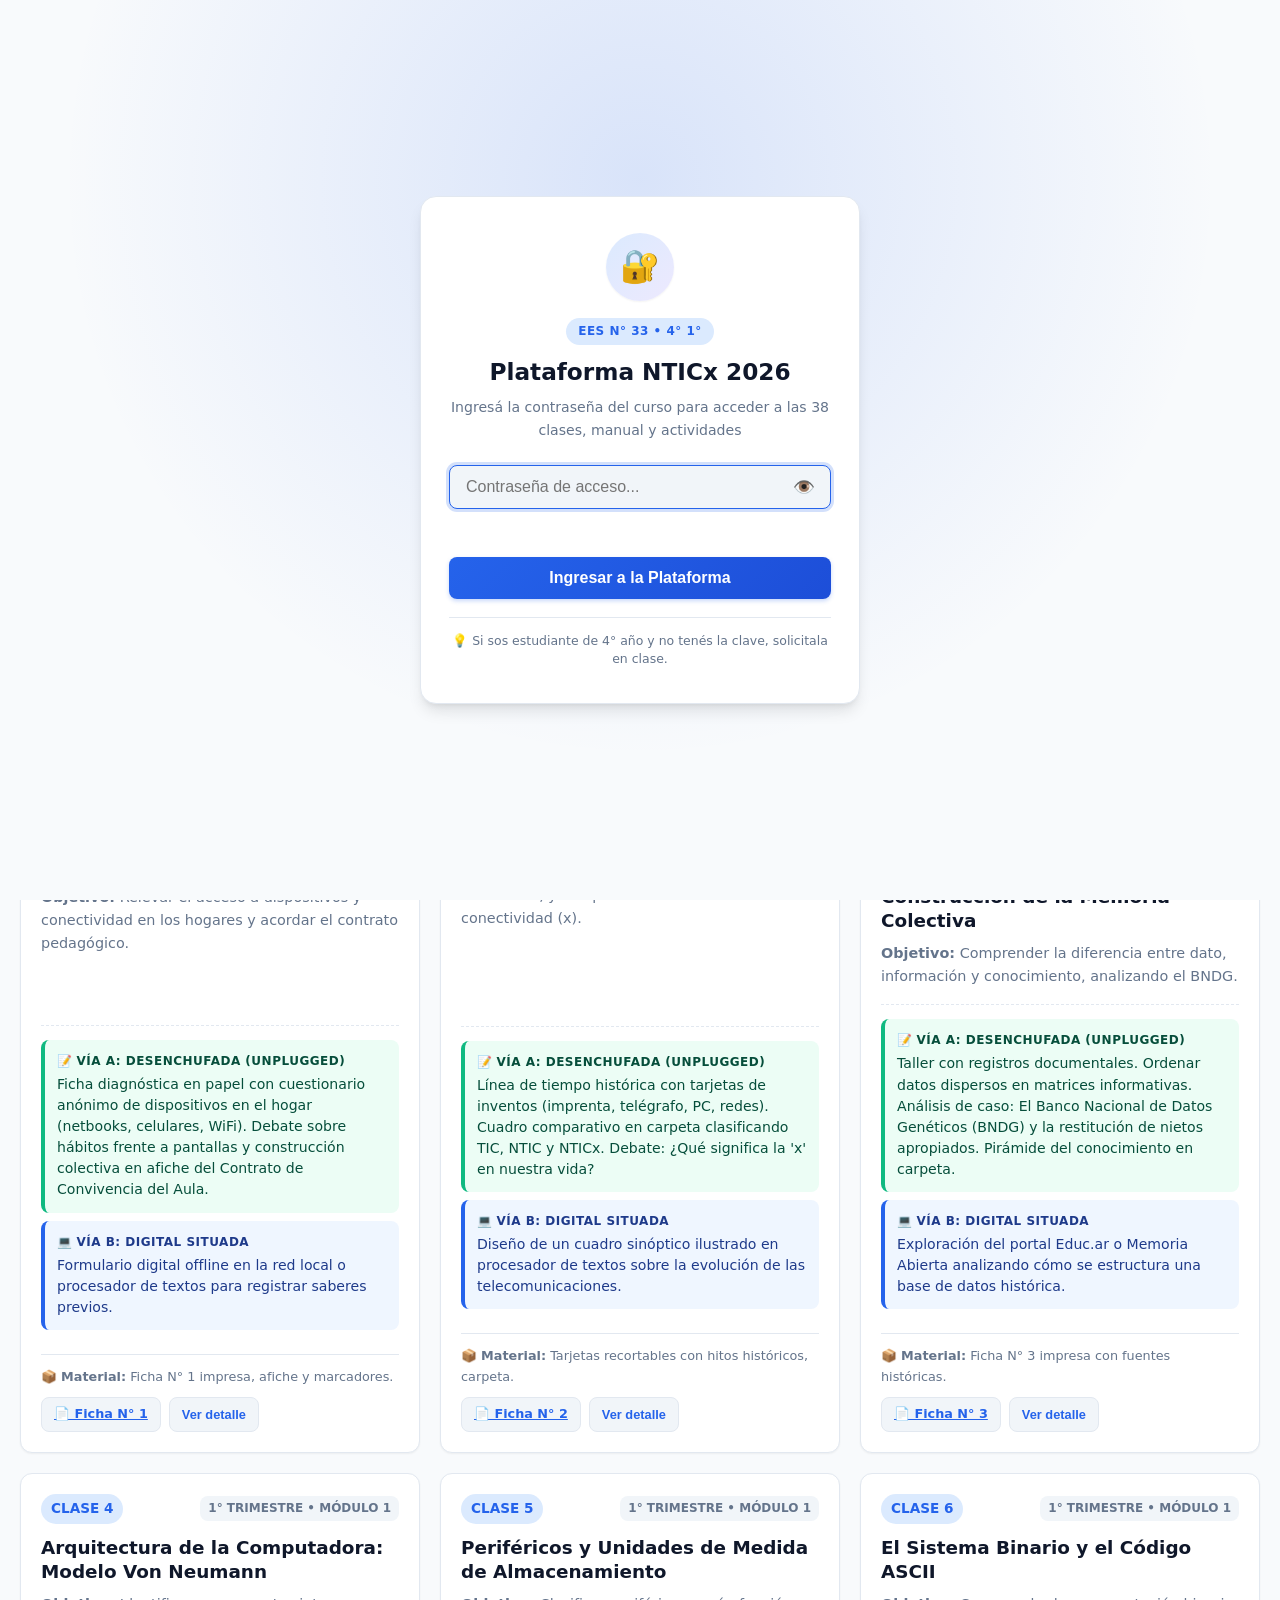
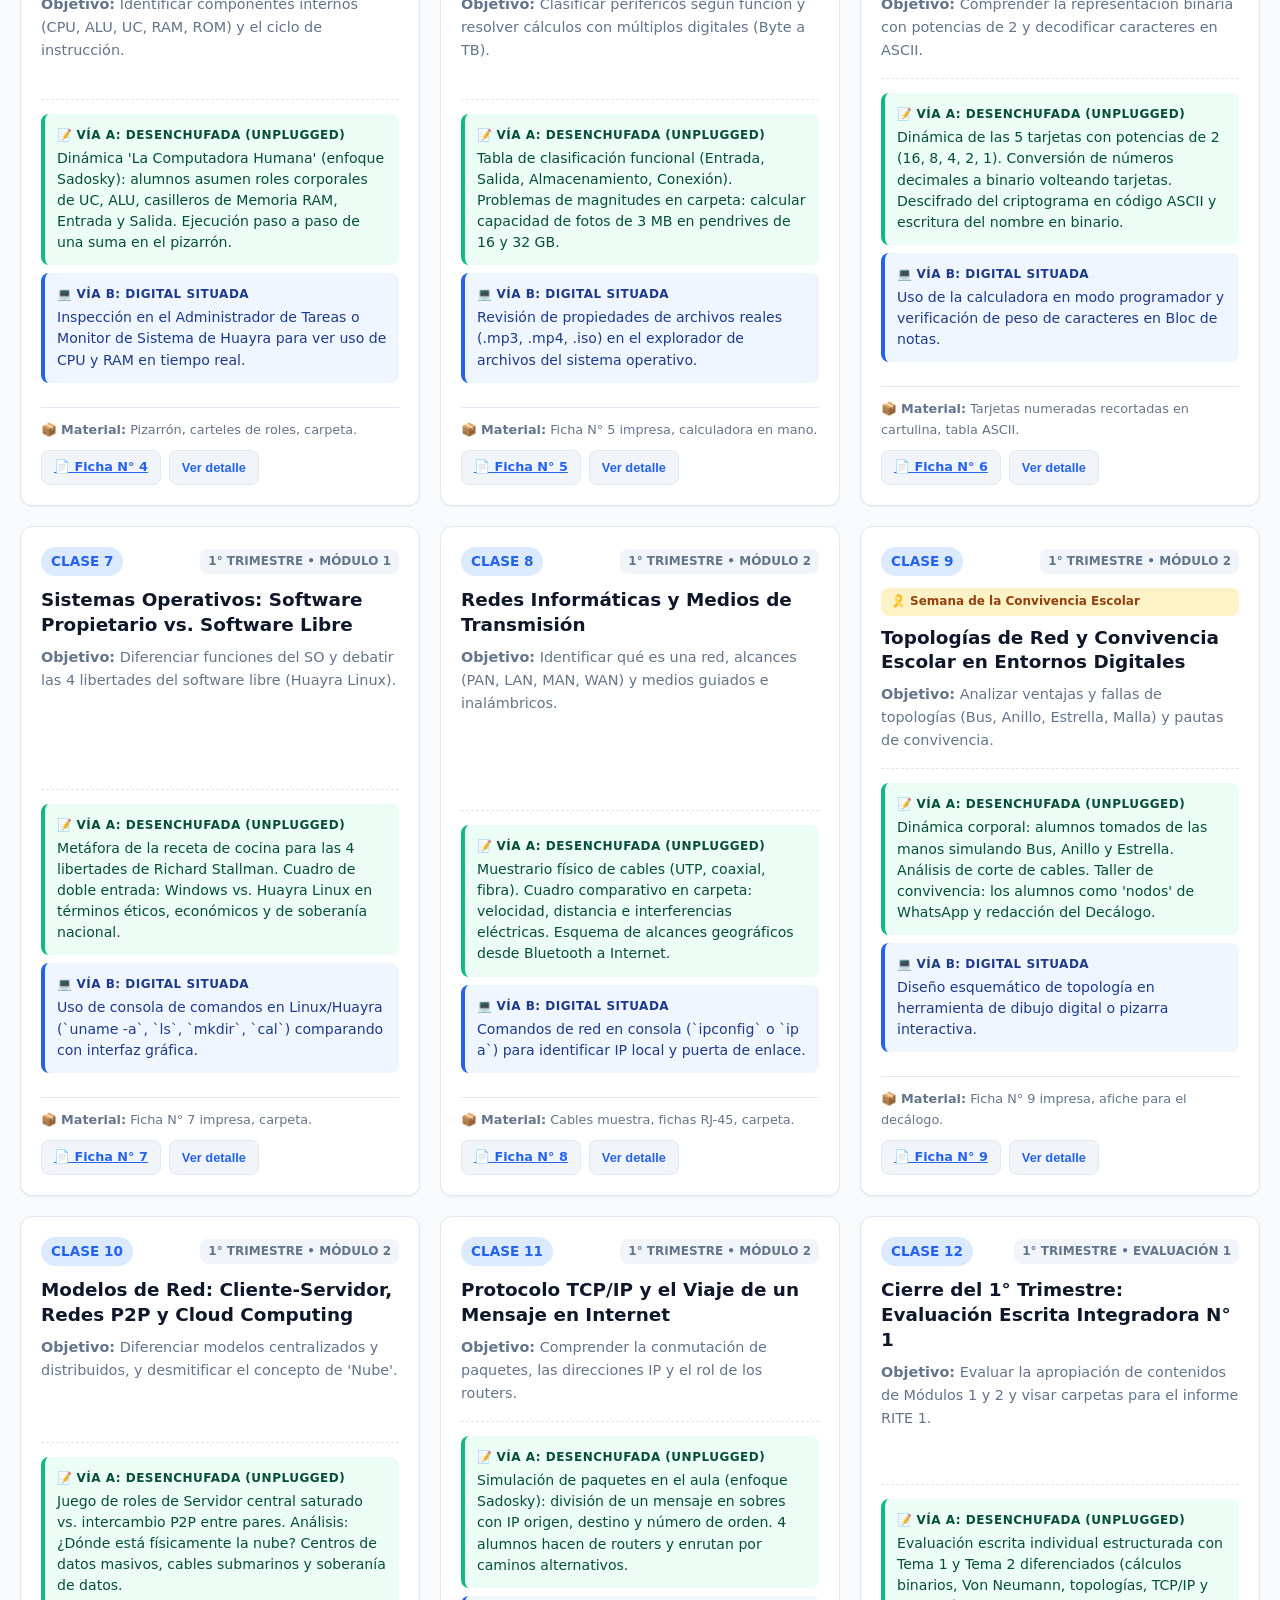
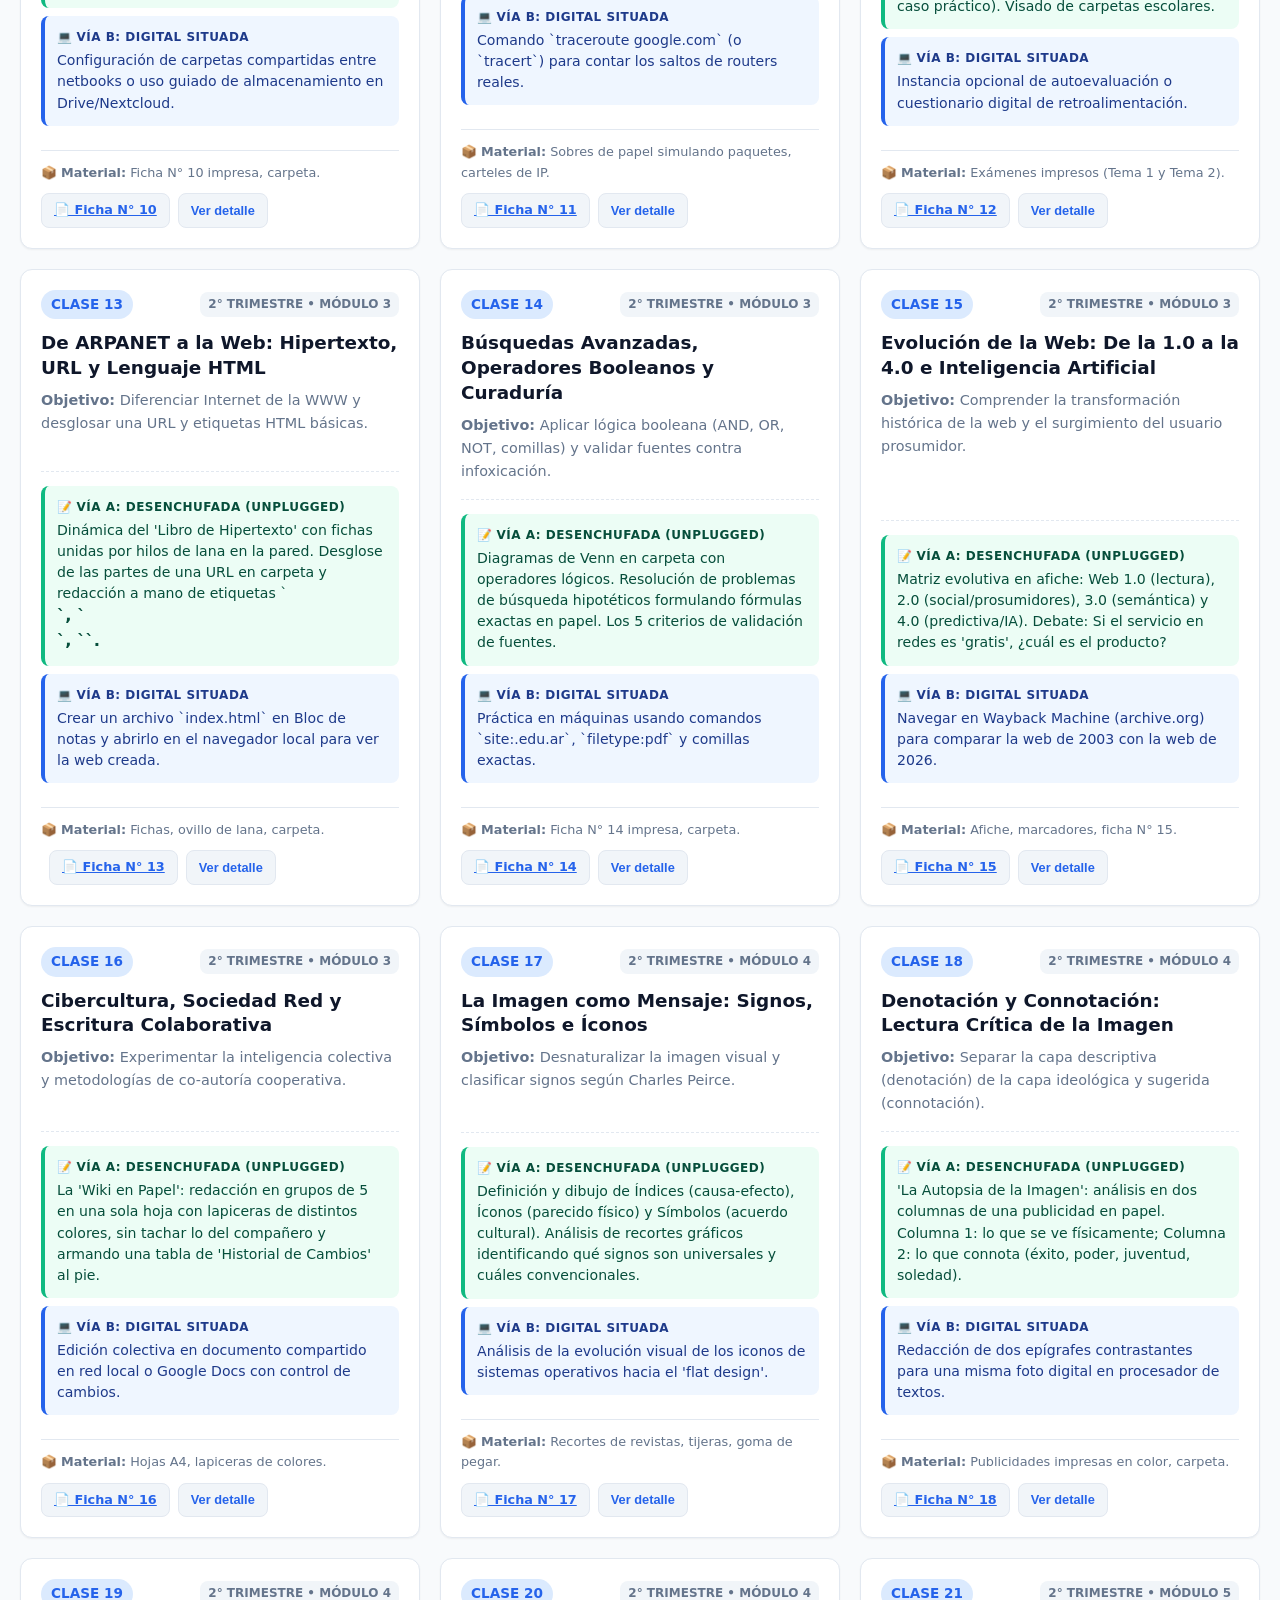
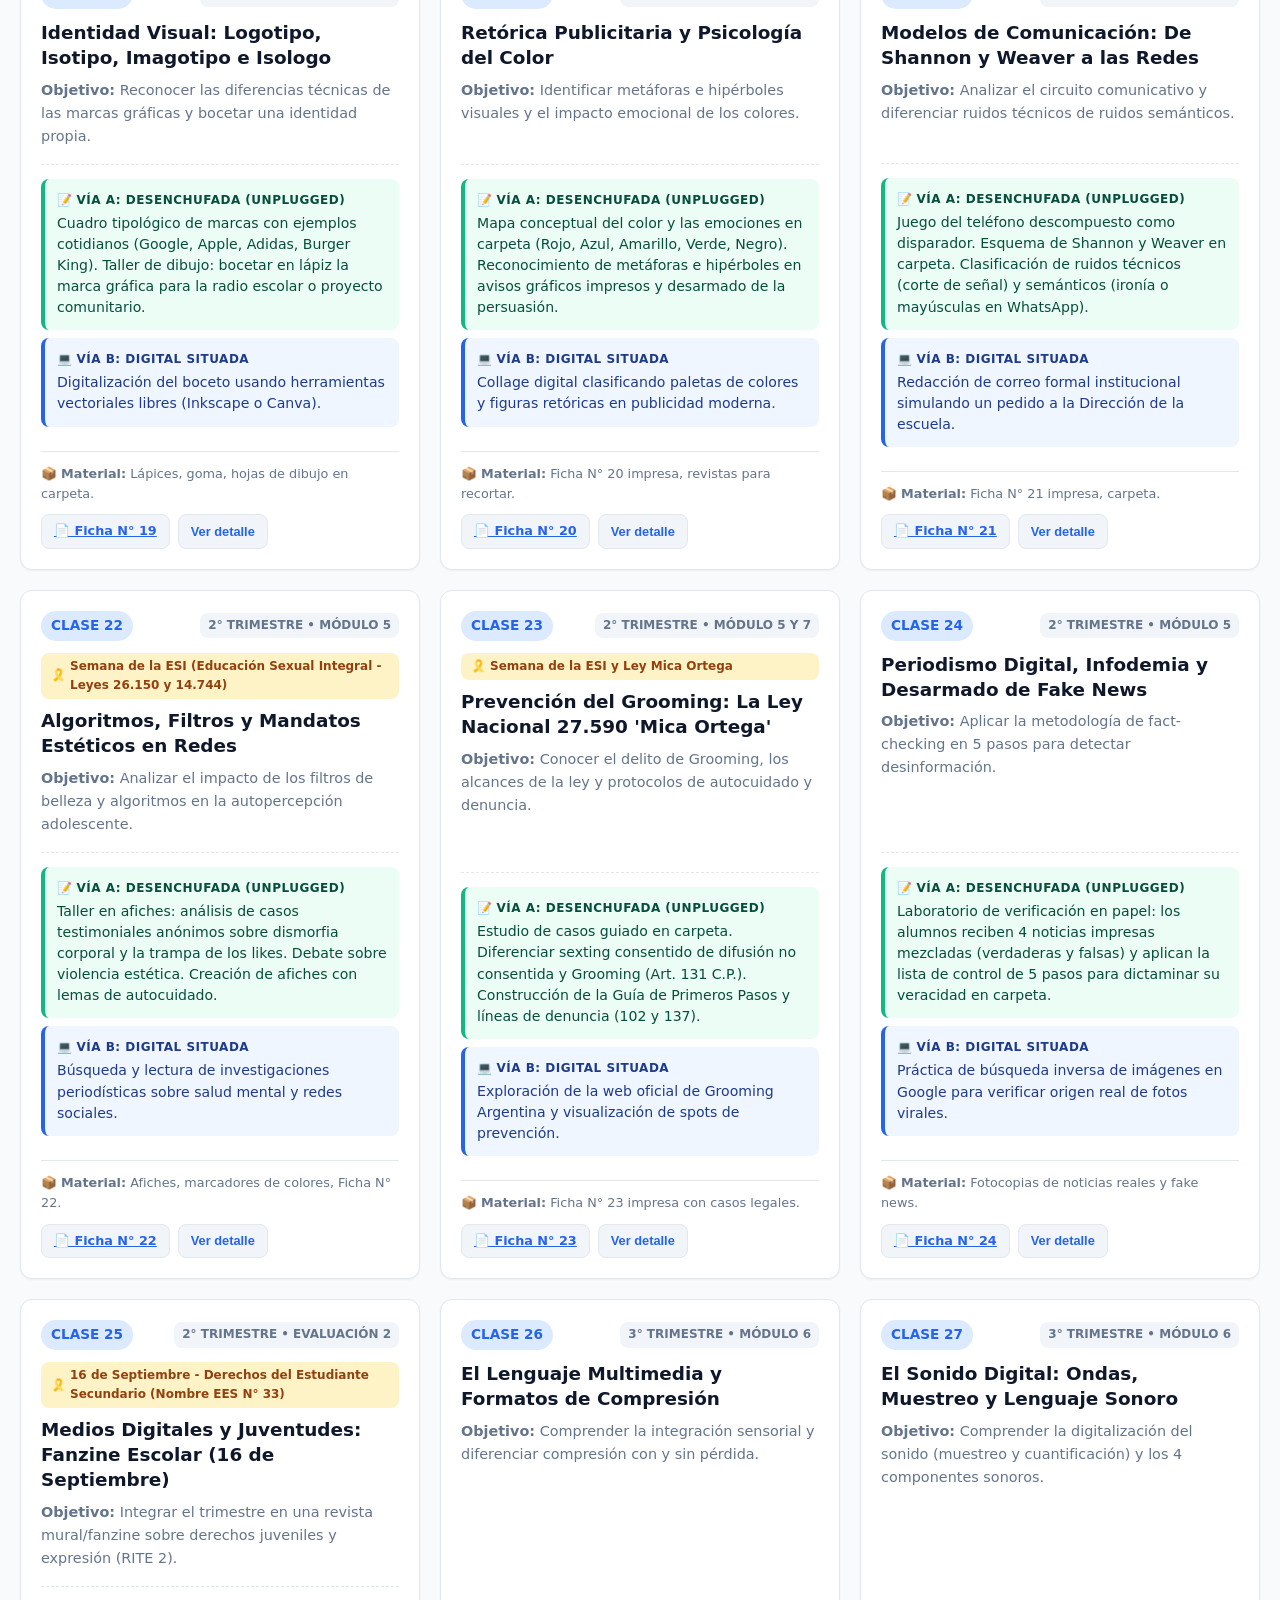
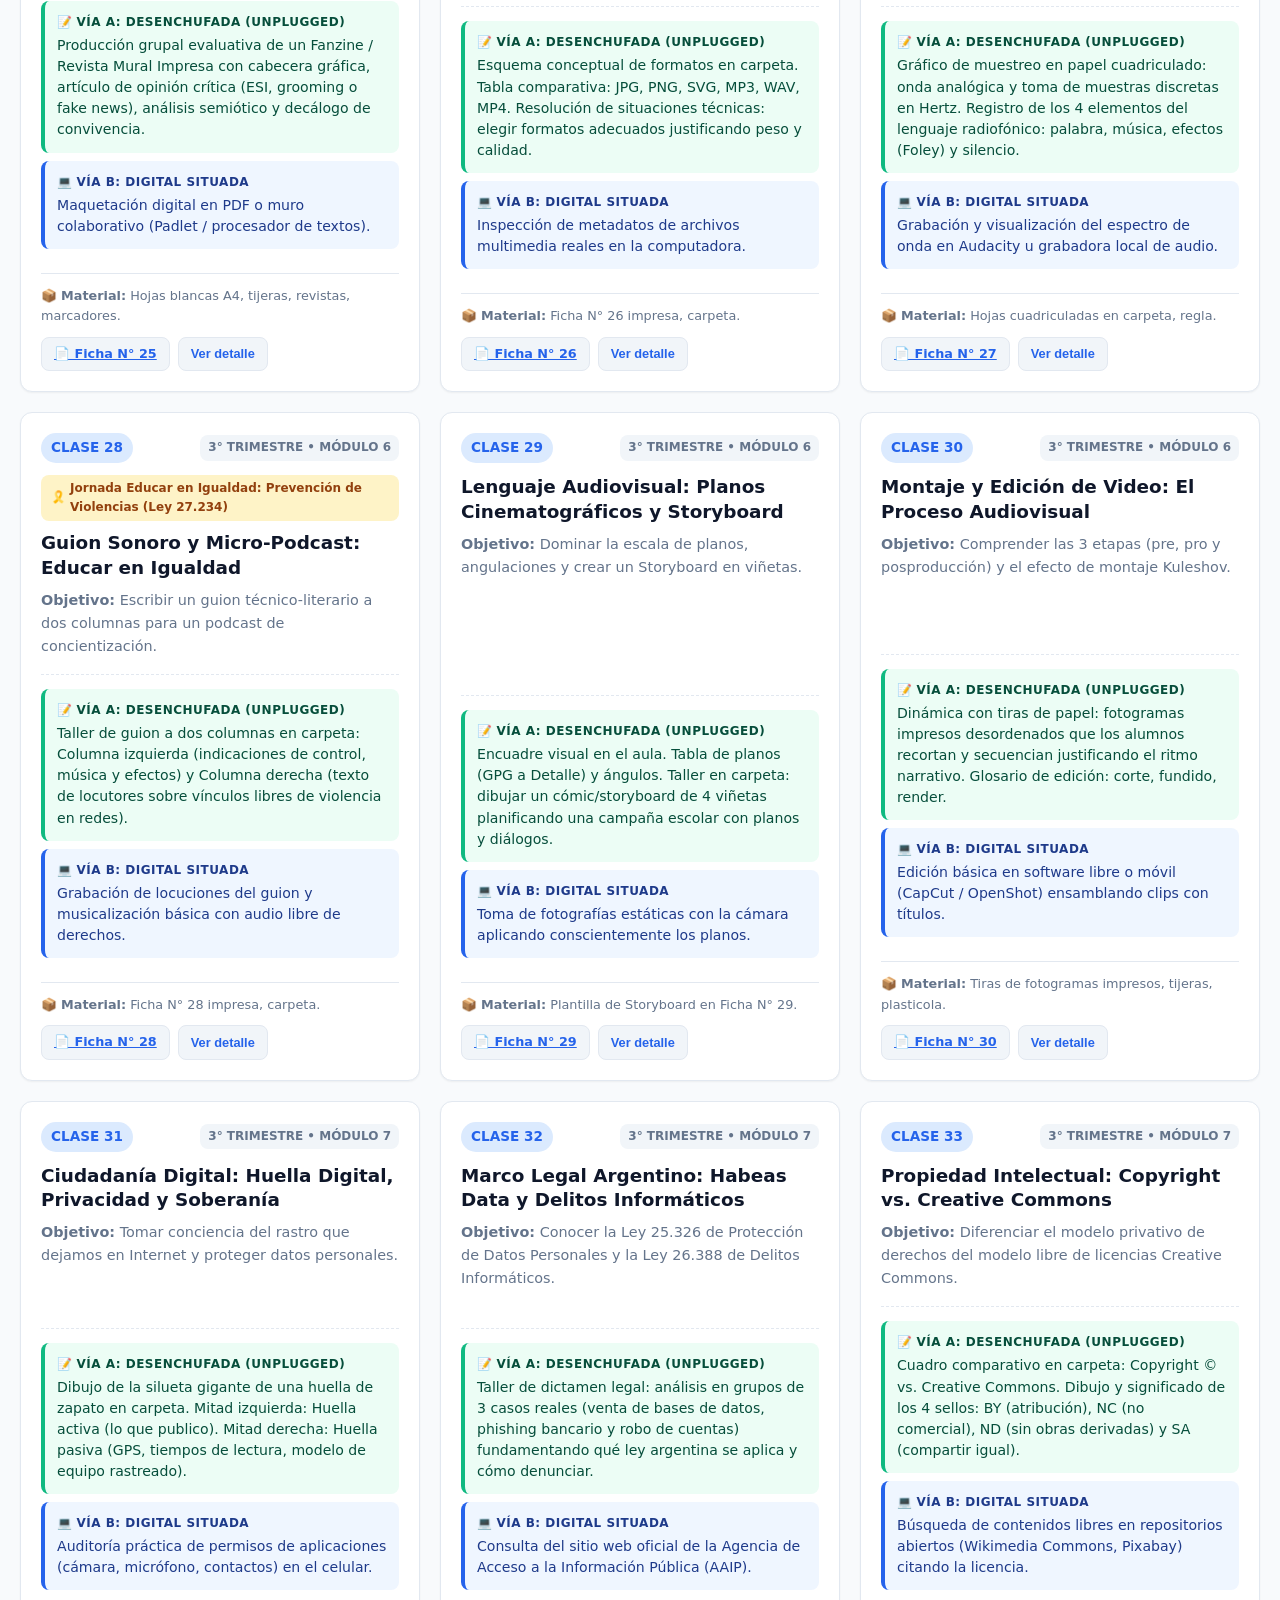
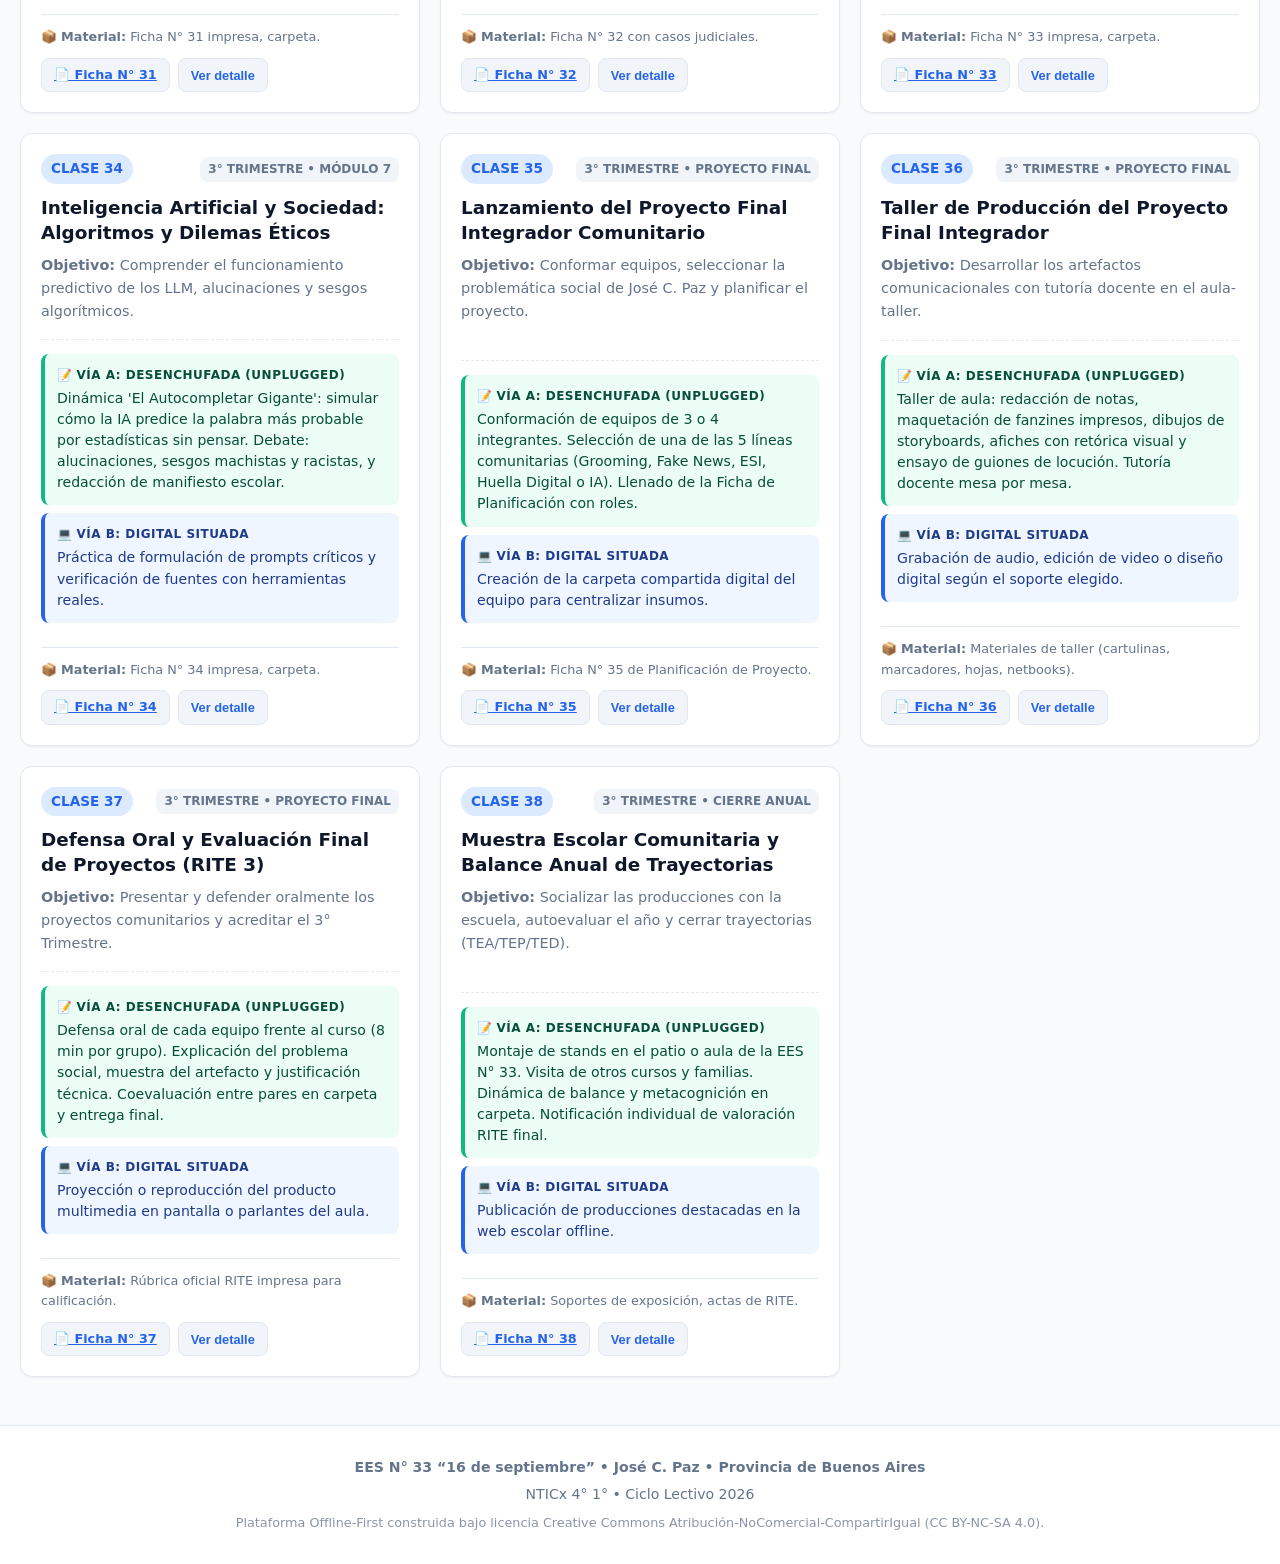
==== commit 2a7be3a1: "Remover datos personales y nombre de docente de pantallas publicas" ====
--- a/index.html
+++ b/index.html
@@ -33,8 +33,7 @@
       </form>
 
       <div class="auth-hint">
-        💡 <strong>Docente:</strong> Nahuel Lemos | José C. Paz<br>
-        Si sos estudiante de 4° año y no tenés la clave, solicitala en clase.
+        💡 Si sos estudiante de 4° año y no tenés la clave, solicitala en clase.
       </div>
     </div>
   </div>
@@ -46,7 +45,7 @@
         <div class="brand-badge">NTICx</div>
         <div class="brand-info">
           <h1>EES N° 33 “16 de septiembre”</h1>
-          <p>4° 1° Secundaria • José C. Paz • Prof. Nahuel Lemos</p>
+          <p>4° 1° Secundaria • Ciclo Lectivo 2026</p>
         </div>
       </a>
 
@@ -444,7 +443,7 @@
   <!-- FOOTER INSTITUCIONAL -->
   <footer class="site-footer">
     <p><strong>EES N° 33 “16 de septiembre” • José C. Paz • Provincia de Buenos Aires</strong></p>
-    <p style="margin-top: 4px;">NTICx 4° 1° • Ciclo Lectivo 2026 • Docente: Nahuel Lemos</p>
+    <p style="margin-top: 4px;">NTICx 4° 1° • Ciclo Lectivo 2026</p>
     <p style="margin-top: 8px; font-size: 0.8rem; opacity: 0.75;">
       Plataforma Offline-First construida bajo licencia Creative Commons Atribución-NoComercial-CompartirIgual (CC BY-NC-SA 4.0).
     </p>
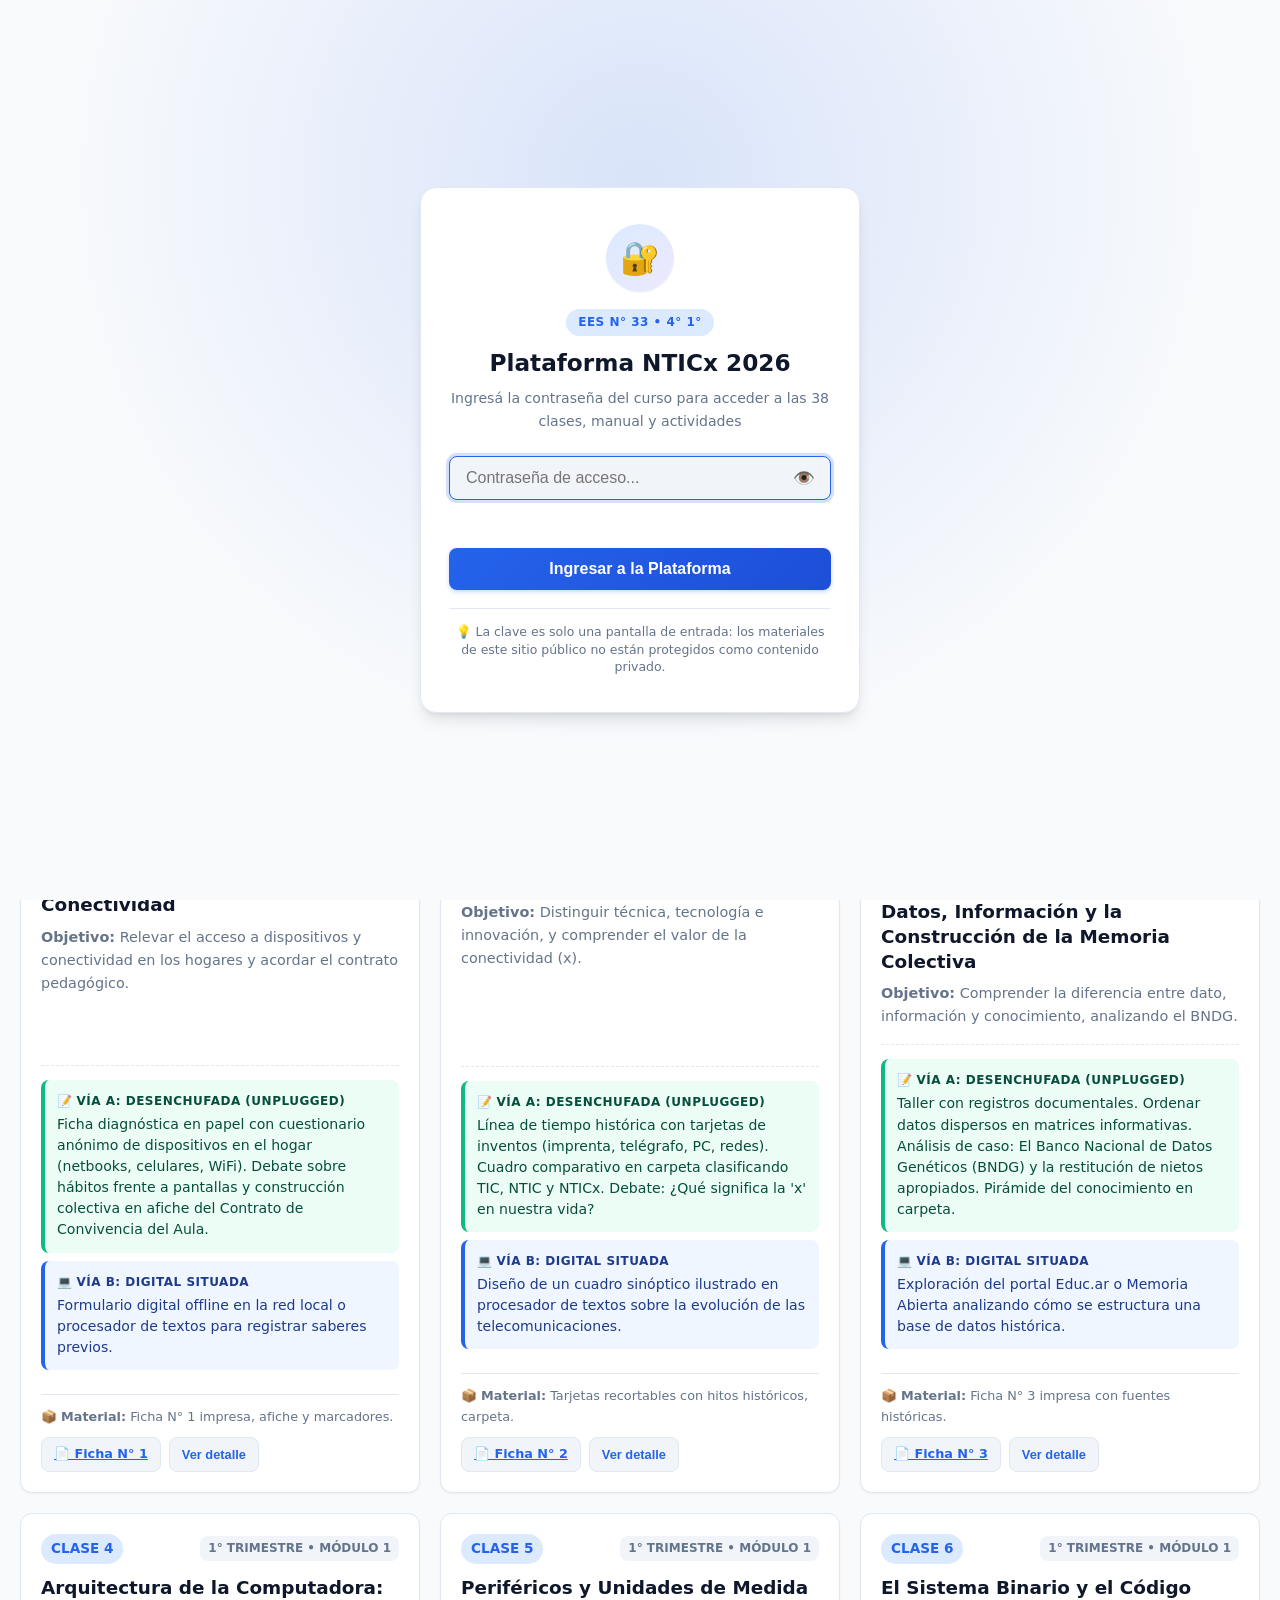
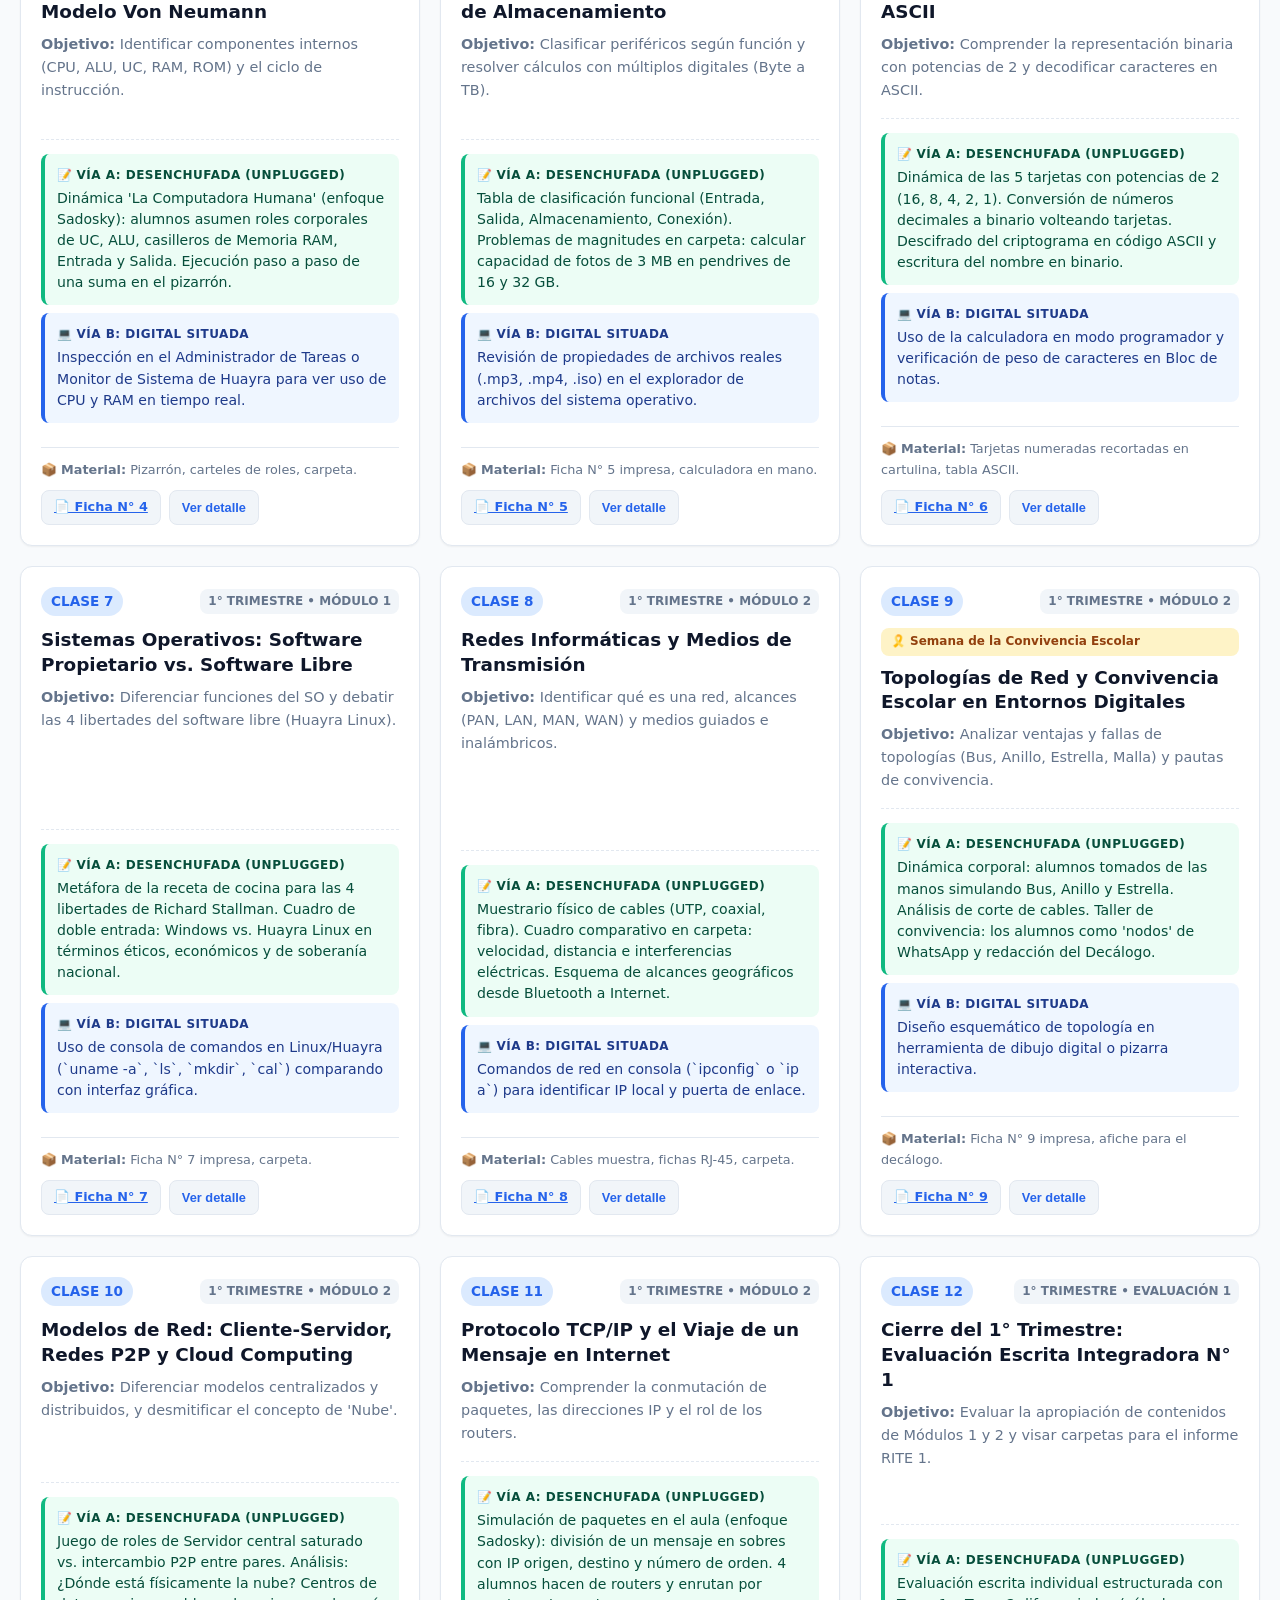
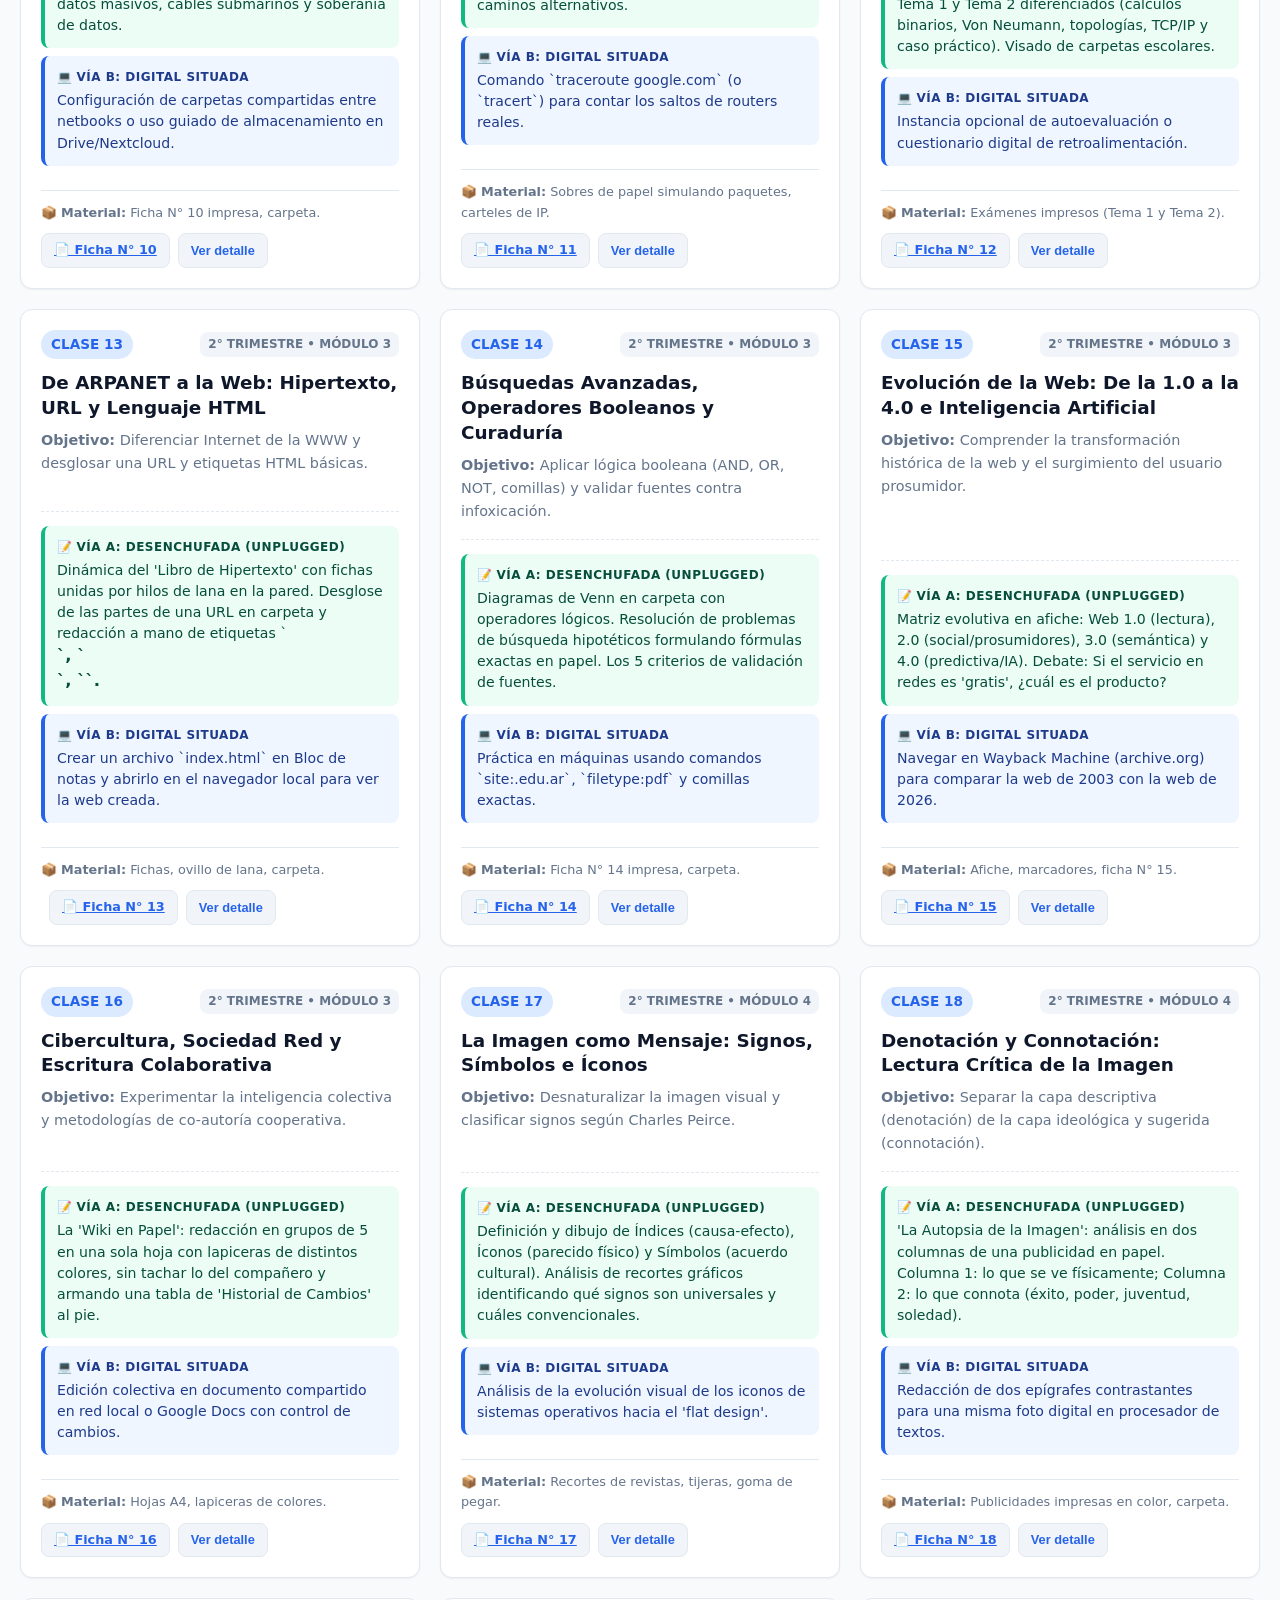
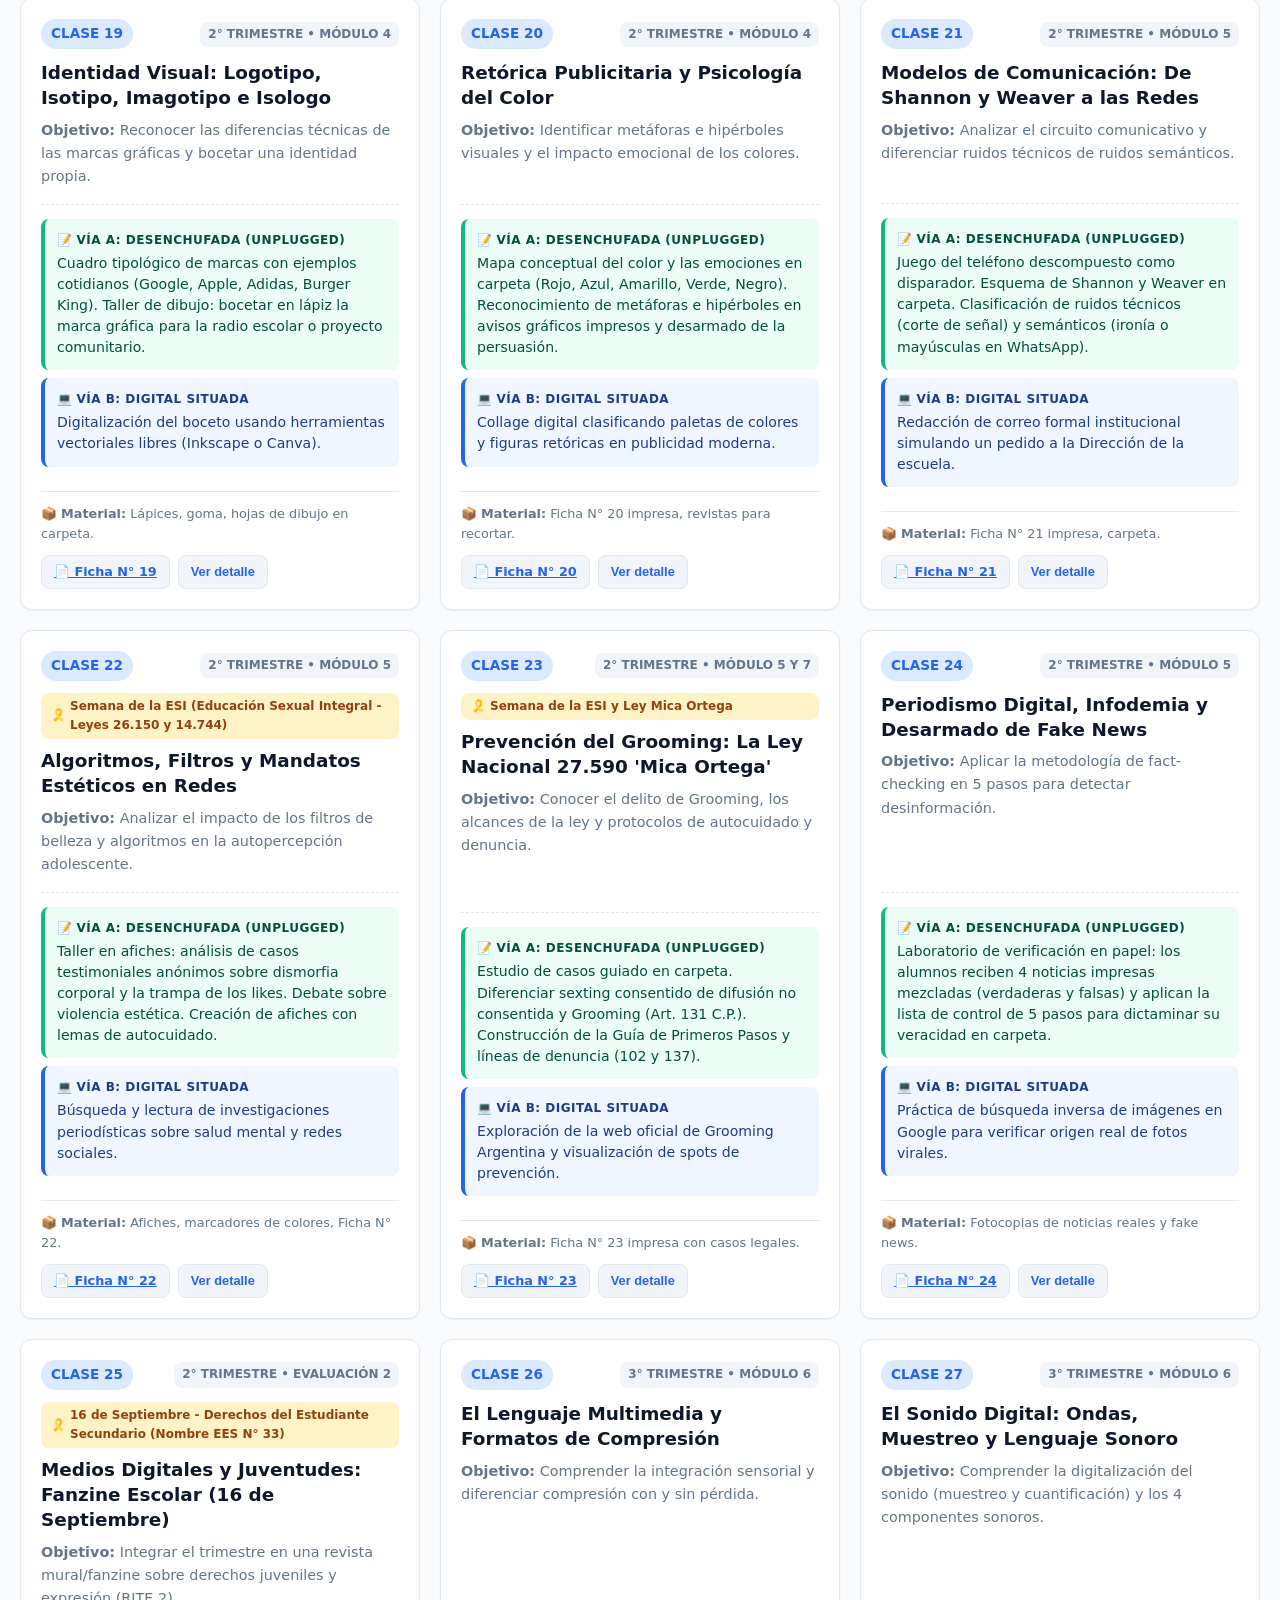
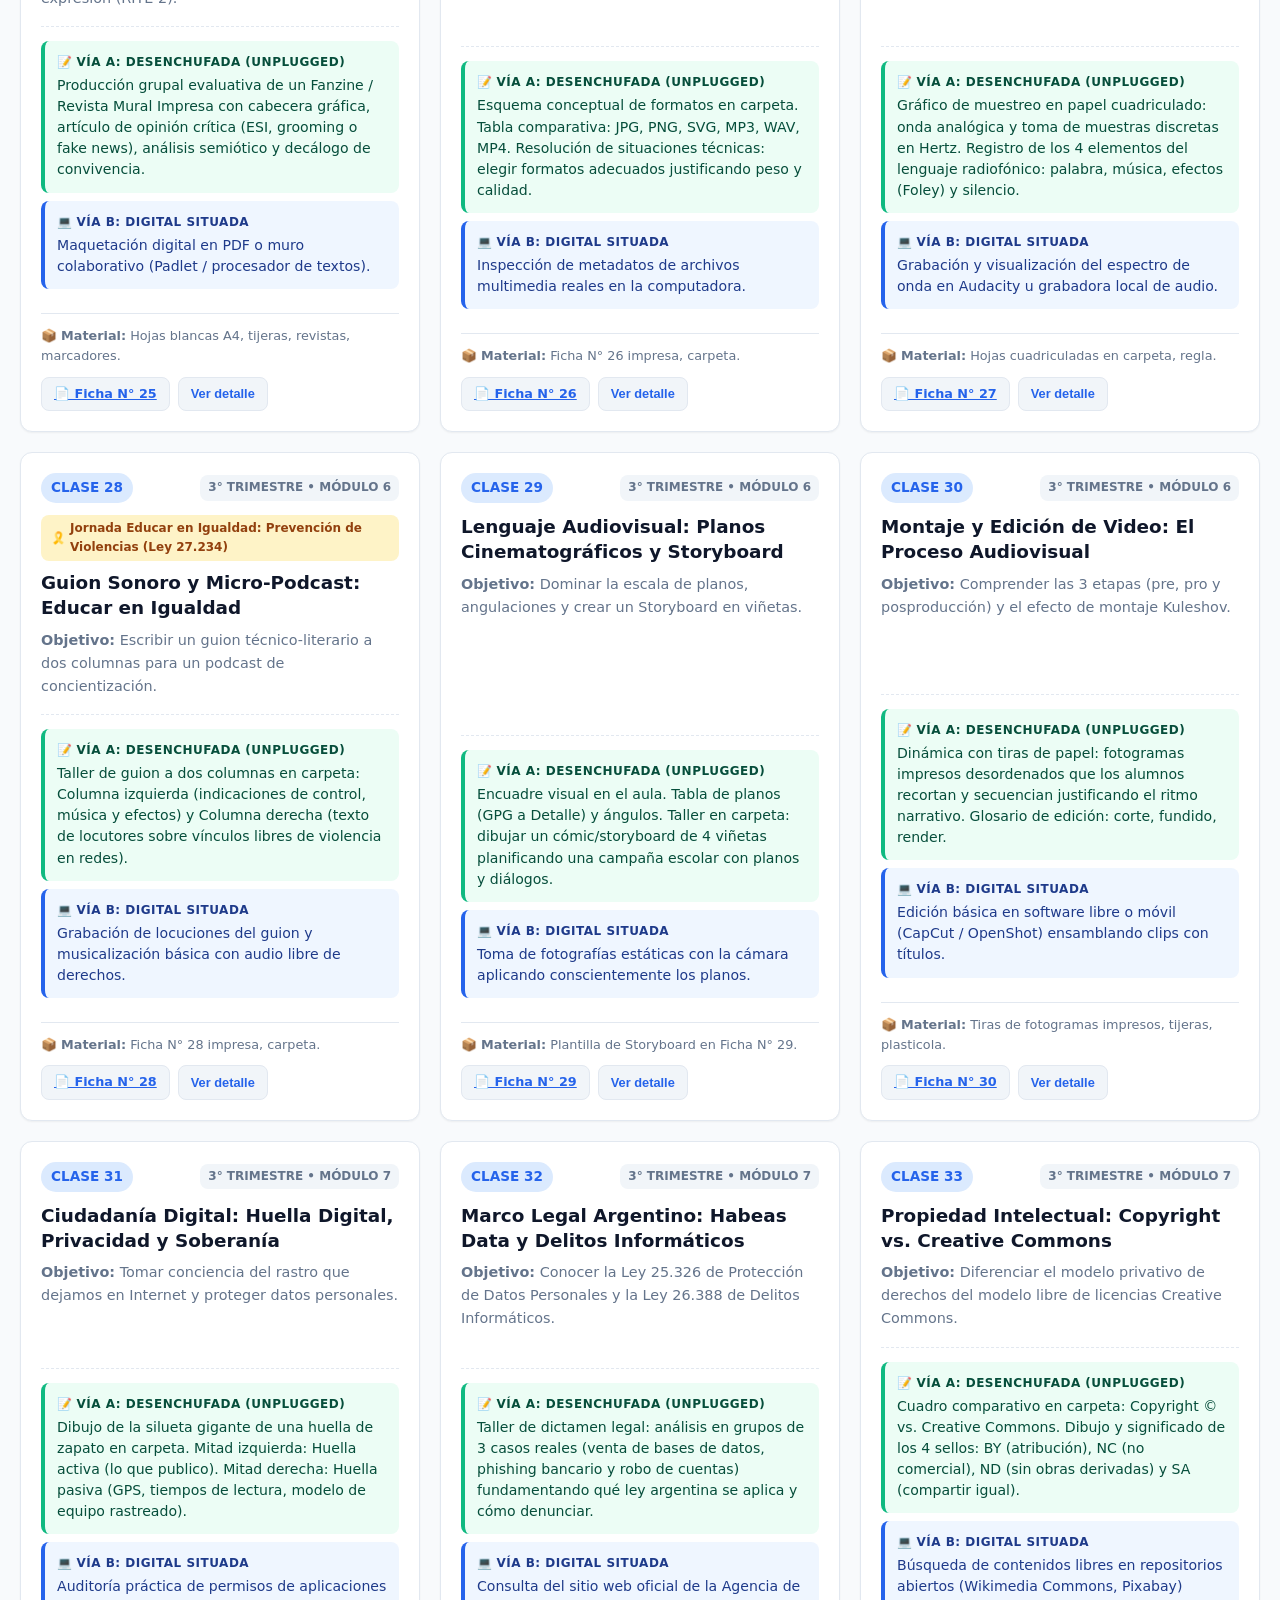
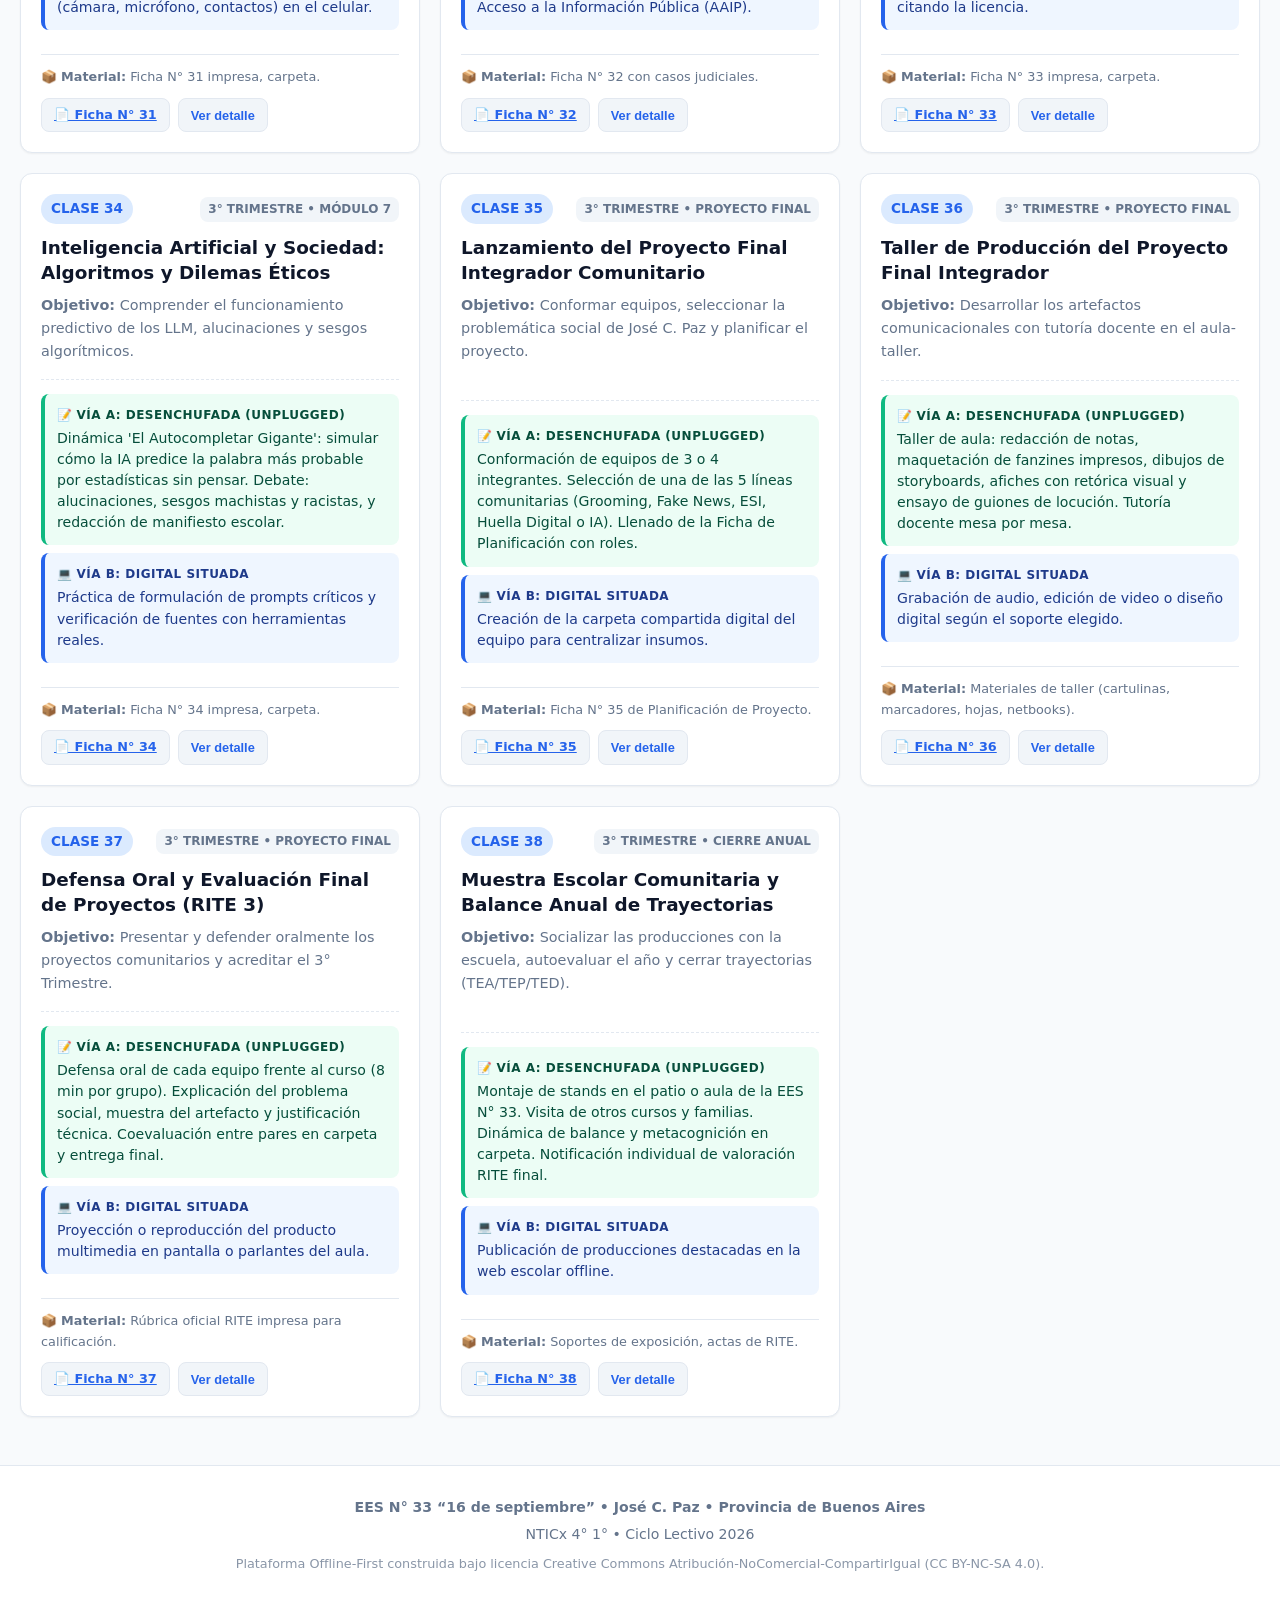
==== commit b39d9d0b: "docs: estructurar bibliografia por modulos, incorporar catalogo de fuentes internacionales e integra" ====
--- a/index.html
+++ b/index.html
@@ -10,10 +10,11 @@
   <meta property="og:description" content="38 clases, fichas de actividades, manual, evaluaciones y calendario anual para NTICx.">
   <meta property="og:type" content="website">
   <link rel="icon" href="favicon.svg" type="image/svg+xml">
-  <script>document.documentElement.setAttribute('data-theme', localStorage.getItem('nticx-theme') || 'light');</script>
+  <script>document.documentElement.setAttribute('data-theme', location.protocol === 'file:' ? 'light' : (localStorage.getItem('nticx-theme') || 'light'));</script>
   <link rel="stylesheet" href="styles.css">
 </head>
 <body>
+  <div id="offline-status" class="offline-status" role="status" aria-live="polite" hidden></div>
 
   <!-- PORTAL DE ACCESO / BLOQUEO CON CONTRASEÑA -->
   <div id="auth-gate" class="auth-gate">
@@ -33,7 +34,7 @@
       </form>
 
       <div class="auth-hint">
-        💡 Si sos estudiante de 4° año y no tenés la clave, solicitala en clase.
+        💡 La clave es solo una pantalla de entrada: los materiales de este sitio público no están protegidos como contenido privado.
       </div>
     </div>
   </div>
@@ -94,7 +95,7 @@
       <span class="hero-tag">CICLO LECTIVO 2026 • DGCyE PROVINCIA DE BUENOS AIRES</span>
       <h2 class="hero-title">Nuevas Tecnologías de la Información y la Conectividad</h2>
       <p class="hero-subtitle">
-        Programa Curricular Oficial de <strong>38 Clases</strong> con <strong>Doble Vía Pedagógica</strong>: Modalidad Desenchufada (*Unplugged*) garantizada para el aula sin conectividad y Modalidad Digital situada.
+        Recorrido anual de <strong>38 clases</strong> alineado al Diseño Curricular DGCyE de <strong>siete módulos</strong>, con <strong>Doble Vía Pedagógica</strong>: actividades desenchufadas garantizadas y alternativas digitales situadas.
       </p>
 
       <div class="hero-meta-pills">
@@ -215,6 +216,24 @@
 
     <!-- TAB 3: MANUAL TEÓRICO DEL ESTUDIANTE -->
     <section id="tab-manual" class="tab-content" role="tabpanel">
+      <section class="curriculum-map" aria-labelledby="curriculum-map-title">
+        <h2 id="curriculum-map-title">Los siete módulos del Diseño Curricular DGCyE</h2>
+        <p>La Alfabetización Digital-Informacional articula dimensiones tecnológicas, comunicativas y sociales con una mirada crítica. El proyecto integrador funciona como cierre que recupera estos módulos; no es un octavo módulo curricular.</p>
+        <ol class="curriculum-module-list">
+          <li>Informática-computacional</li>
+          <li>Redes digitales de información</li>
+          <li>Manejo de la información</li>
+          <li>Componentes de imagen visual</li>
+          <li>Medios digitales de comunicación y colaboración</li>
+          <li>Multimedia</li>
+          <li>Ciudadanía digital</li>
+        </ol>
+        <div class="curriculum-extension">
+          <h3>Actualizaciones complementarias, no excluyentes</h3>
+          <p>Se pueden integrar, sin reemplazar los saberes curriculares: verificación de contenidos sintéticos y deepfakes; privacidad, huella y seguridad frente a engaños digitales; sesgos y límites de la IA generativa; accesibilidad (subtítulos, texto alternativo y contraste) y bienestar en entornos digitales.</p>
+          <p><strong>También sin Internet:</strong> análisis con capturas y fuentes impresas, simulación en papel de recomendaciones algorítmicas y listas de cotejo para revisar privacidad y accesibilidad.</p>
+        </div>
+      </section>
       <div class="manual-grid">
         <aside class="manual-sidebar">
           <div class="manual-nav-title">Módulos del Manual</div>
@@ -310,7 +329,7 @@
       <div style="background: var(--bg-card); border: 1px solid var(--border-color); border-radius: var(--radius-md); padding: 24px; margin-bottom: 24px; box-shadow: var(--shadow-sm);">
         <h2 style="color: var(--primary); margin-bottom: 6px;">🗓️ Calendario Escolar y Planificación Anual 2026</h2>
         <p style="color: var(--text-muted); line-height: 1.6;">
-          Organización temporal oficial de las 38 clases para el Ciclo Lectivo 2026 en la Provincia de Buenos Aires (DGCyE). Se destacan feriados nacionales, días no laborables y los períodos de receso escolar.
+          Fechas generales del calendario escolar 2026 en la Provincia de Buenos Aires (DGCyE), con feriados, días no laborables y receso. La secuencia de NTICx se organiza en tres trimestres y no se debe confundir con estos períodos cuatrimestrales del calendario escolar.
         </p>
       </div>
 
@@ -334,6 +353,7 @@
         <span class="legend-item period-start"></span> Inicio de cuatrimestre 
         <span class="legend-item period-end"></span> Fin de cuatrimestre
       </p>
+      <p class="calendar-curriculum-note"><strong>Para NTICx:</strong> las clases y evaluaciones de la materia están agrupadas en tres trimestres (clases 1–12, 13–25 y 26–38). Las fechas de inicio y cierre que se muestran arriba corresponden al calendario escolar provincial.</p>
 
       <div id="calendar-grid" class="calendar-grid" aria-label="Calendario del año 2026">
         <!-- Renderizado dinámico vía app.js -->
@@ -396,7 +416,7 @@
           <a class="card-item-modern" href="Diseño_Curricular/tic_4_final_web.pdf" target="_blank" rel="noopener noreferrer">
             <div class="card-item-header">
               <span class="badge-num-pill doc">DGCyE PBA</span>
-              <span class="card-item-module">Resolución Oficial</span>
+              <span class="card-item-module">Diseño Curricular oficial</span>
             </div>
             <h3 class="card-item-title">Diseño Curricular para ES4</h3>
             <p class="card-item-desc">Marco curricular oficial de la materia NTICx expedido por la Provincia de Buenos Aires (PDF descargable).</p>
@@ -453,5 +473,6 @@
   <script src="data.js"></script>
   <script src="theme.js"></script>
   <script src="app.js"></script>
+  <script src="offline.js"></script>
 </body>
 </html>
--- a/styles.css
+++ b/styles.css
@@ -60,6 +60,78 @@
   display: flex;
   flex-direction: column;
   transition: background-color 0.3s ease, color 0.3s ease;
+}
+
+#offline-status {
+  padding: 8px 20px;
+  text-align: center;
+  font-size: 0.9rem;
+  border-bottom: 1px solid var(--border-color);
+  background: var(--bg-card);
+  color: var(--text-main);
+}
+
+#offline-status[data-state="ready"] {
+  border-bottom-color: var(--success);
+}
+
+#offline-status[data-state="offline"],
+#offline-status[data-state="pending"] {
+  border-bottom-color: var(--warning);
+}
+
+#offline-status[data-state="warning"] {
+  border-bottom-color: var(--danger);
+}
+
+.curriculum-map {
+  margin-bottom: 24px;
+  padding: 24px;
+  border: 1px solid var(--border-color);
+  border-radius: var(--radius-md);
+  background: var(--bg-card);
+  box-shadow: var(--shadow-sm);
+}
+
+.curriculum-map h2 {
+  margin-bottom: 8px;
+  color: var(--primary);
+}
+
+.curriculum-map > p,
+.curriculum-extension p {
+  color: var(--text-muted);
+}
+
+.curriculum-module-list {
+  display: grid;
+  grid-template-columns: repeat(auto-fit, minmax(210px, 1fr));
+  gap: 8px 24px;
+  margin: 16px 0 20px 24px;
+}
+
+.curriculum-extension {
+  padding: 16px;
+  border-left: 4px solid var(--accent);
+  border-radius: 0 var(--radius-sm) var(--radius-sm) 0;
+  background: var(--bg-card-alt);
+}
+
+.curriculum-extension h3 {
+  margin-bottom: 6px;
+  color: var(--text-main);
+}
+
+.curriculum-extension p + p {
+  margin-top: 8px;
+}
+
+.calendar-curriculum-note {
+  margin: 12px 0 20px;
+  padding: 12px 16px;
+  border-left: 4px solid var(--primary);
+  background: var(--bg-card-alt);
+  color: var(--text-muted);
 }
 
 /* NAVBAR & HEADER UNIFICADO */
@@ -1828,4 +1900,3 @@
   border-top: 1px solid var(--border-color);
   padding-top: 14px;
 }
-
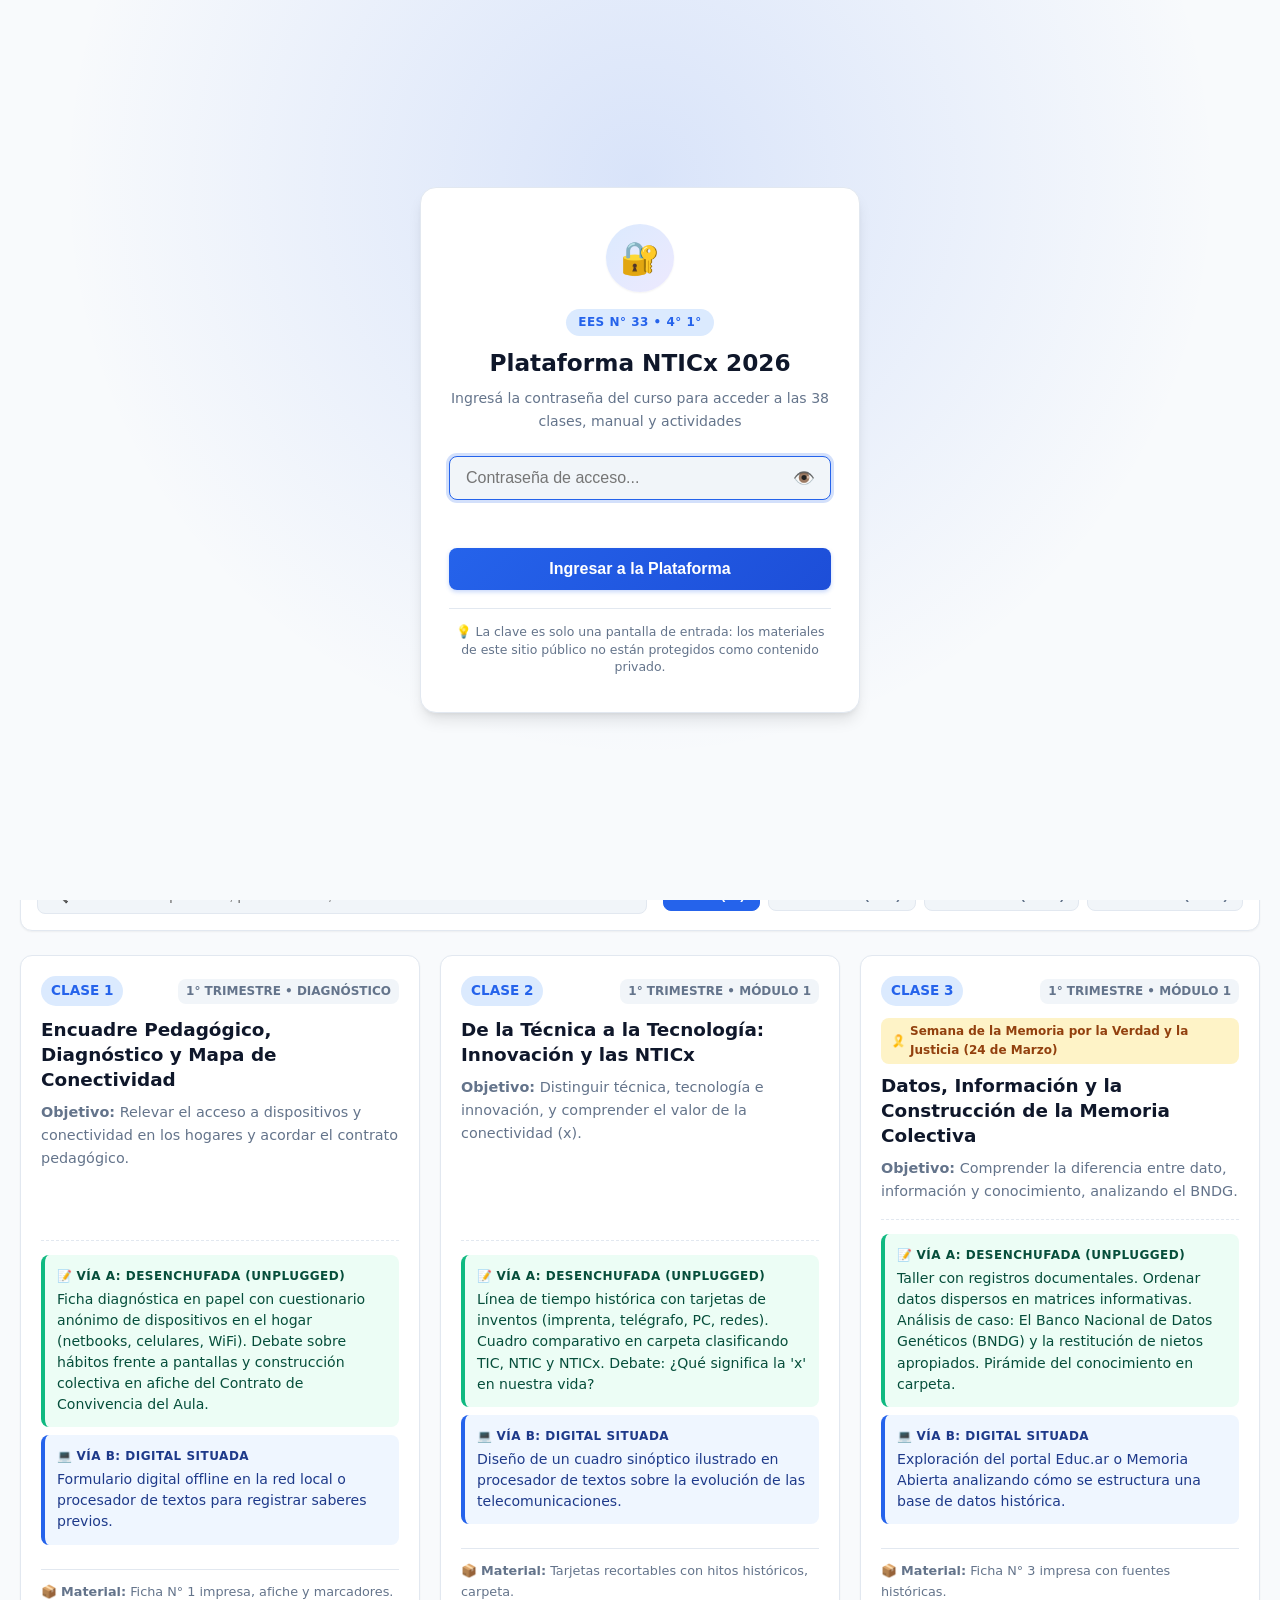
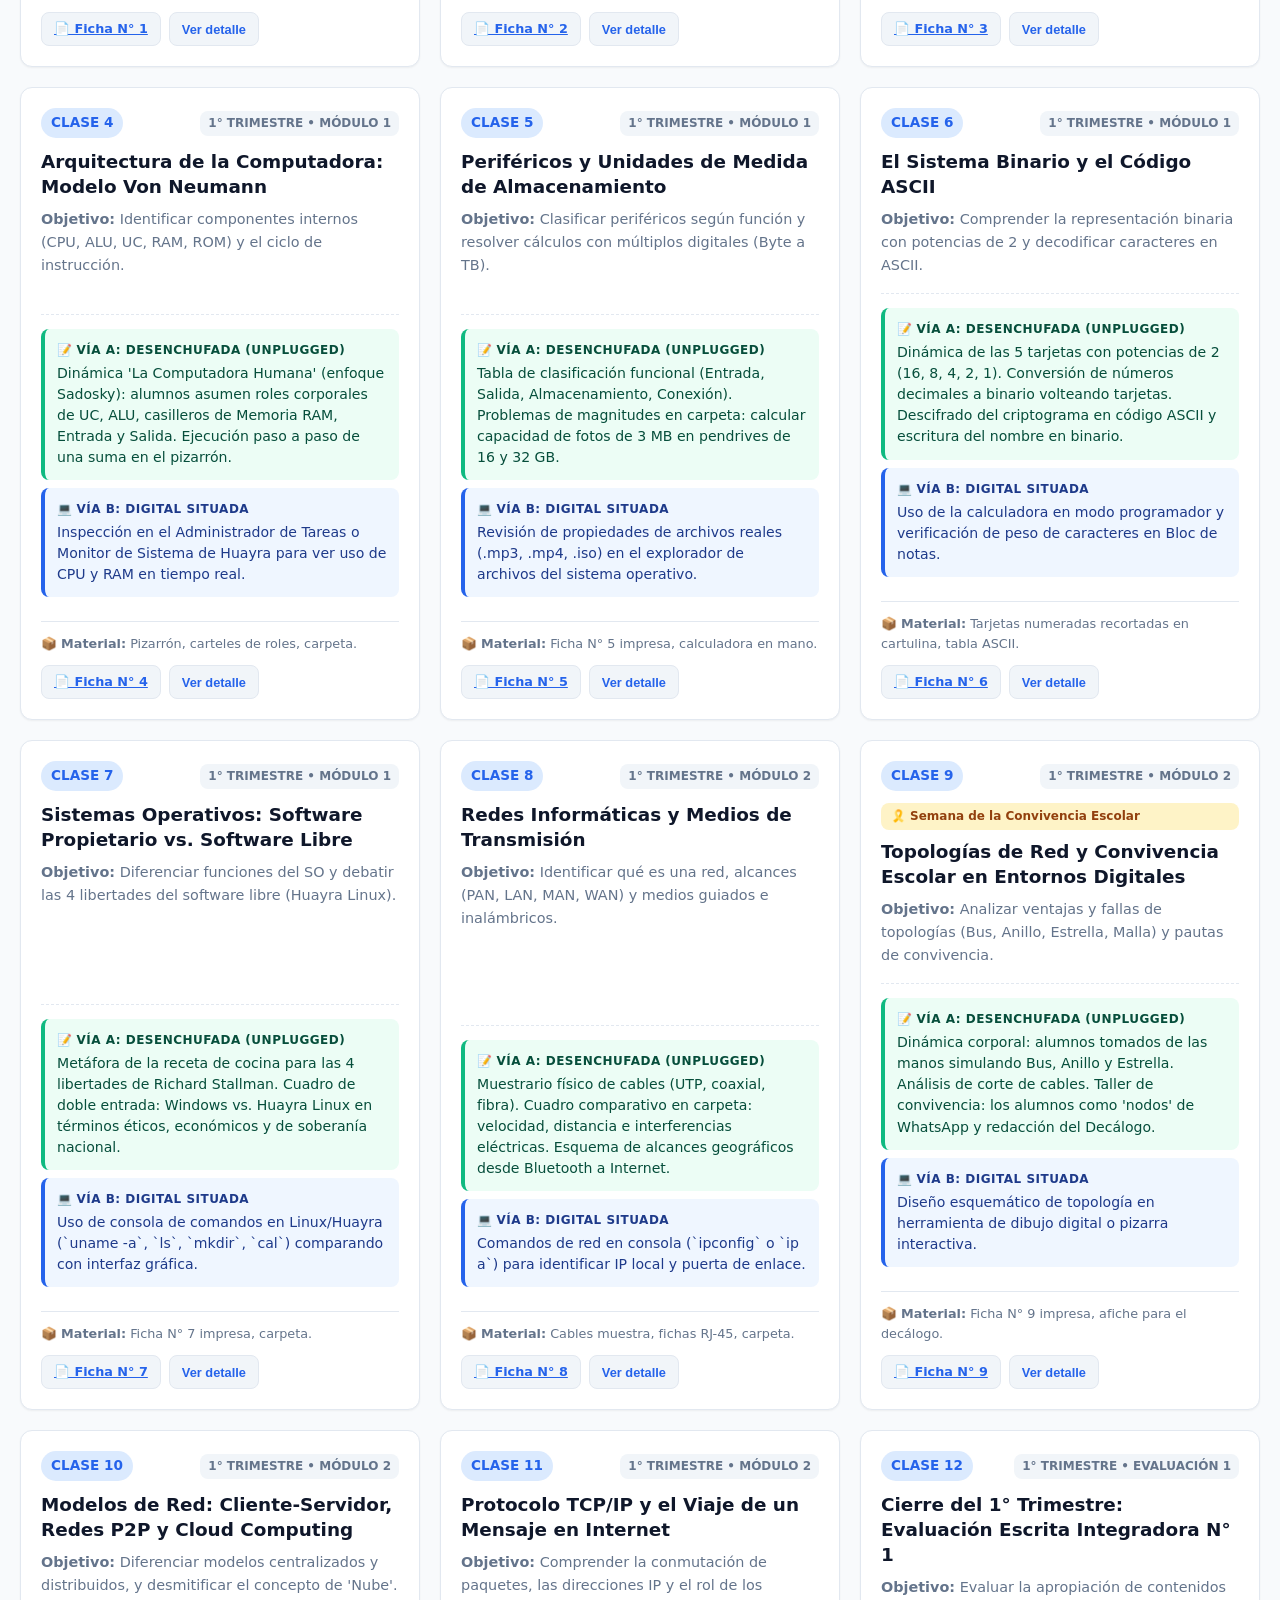
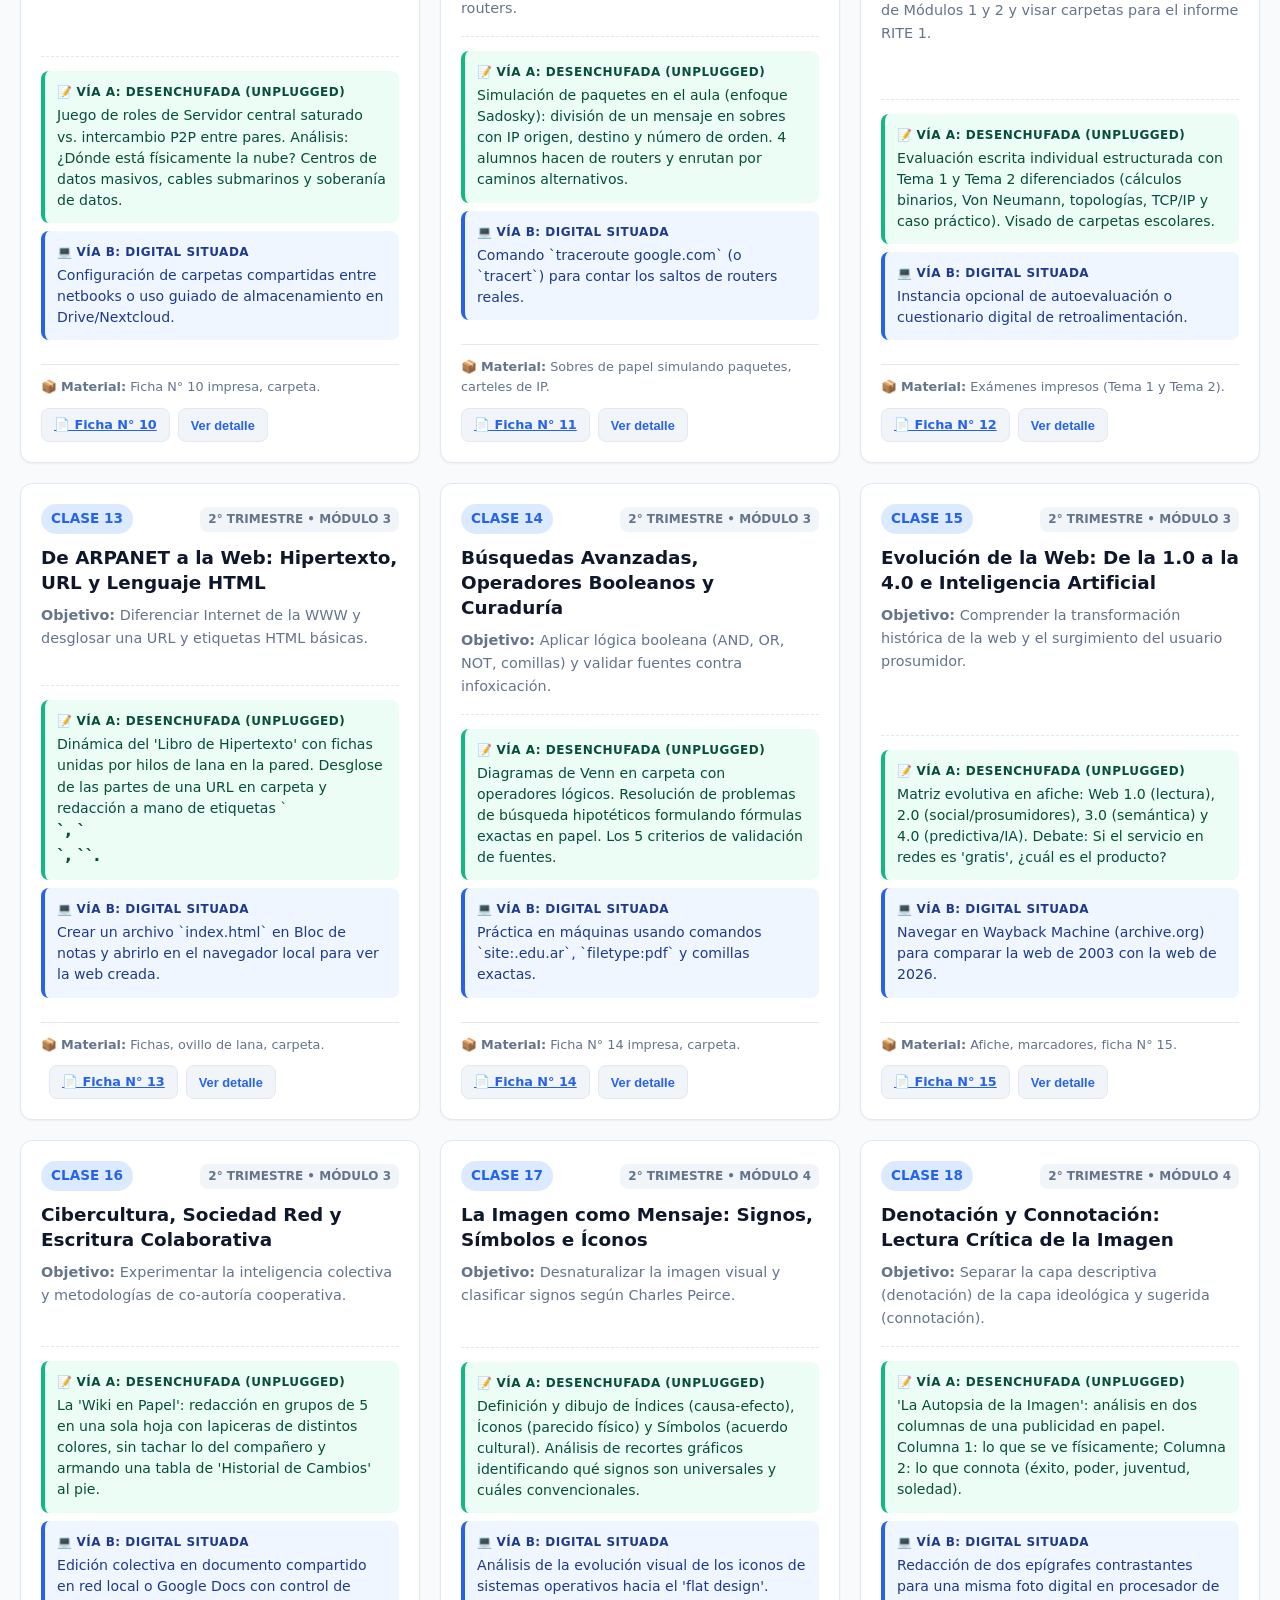
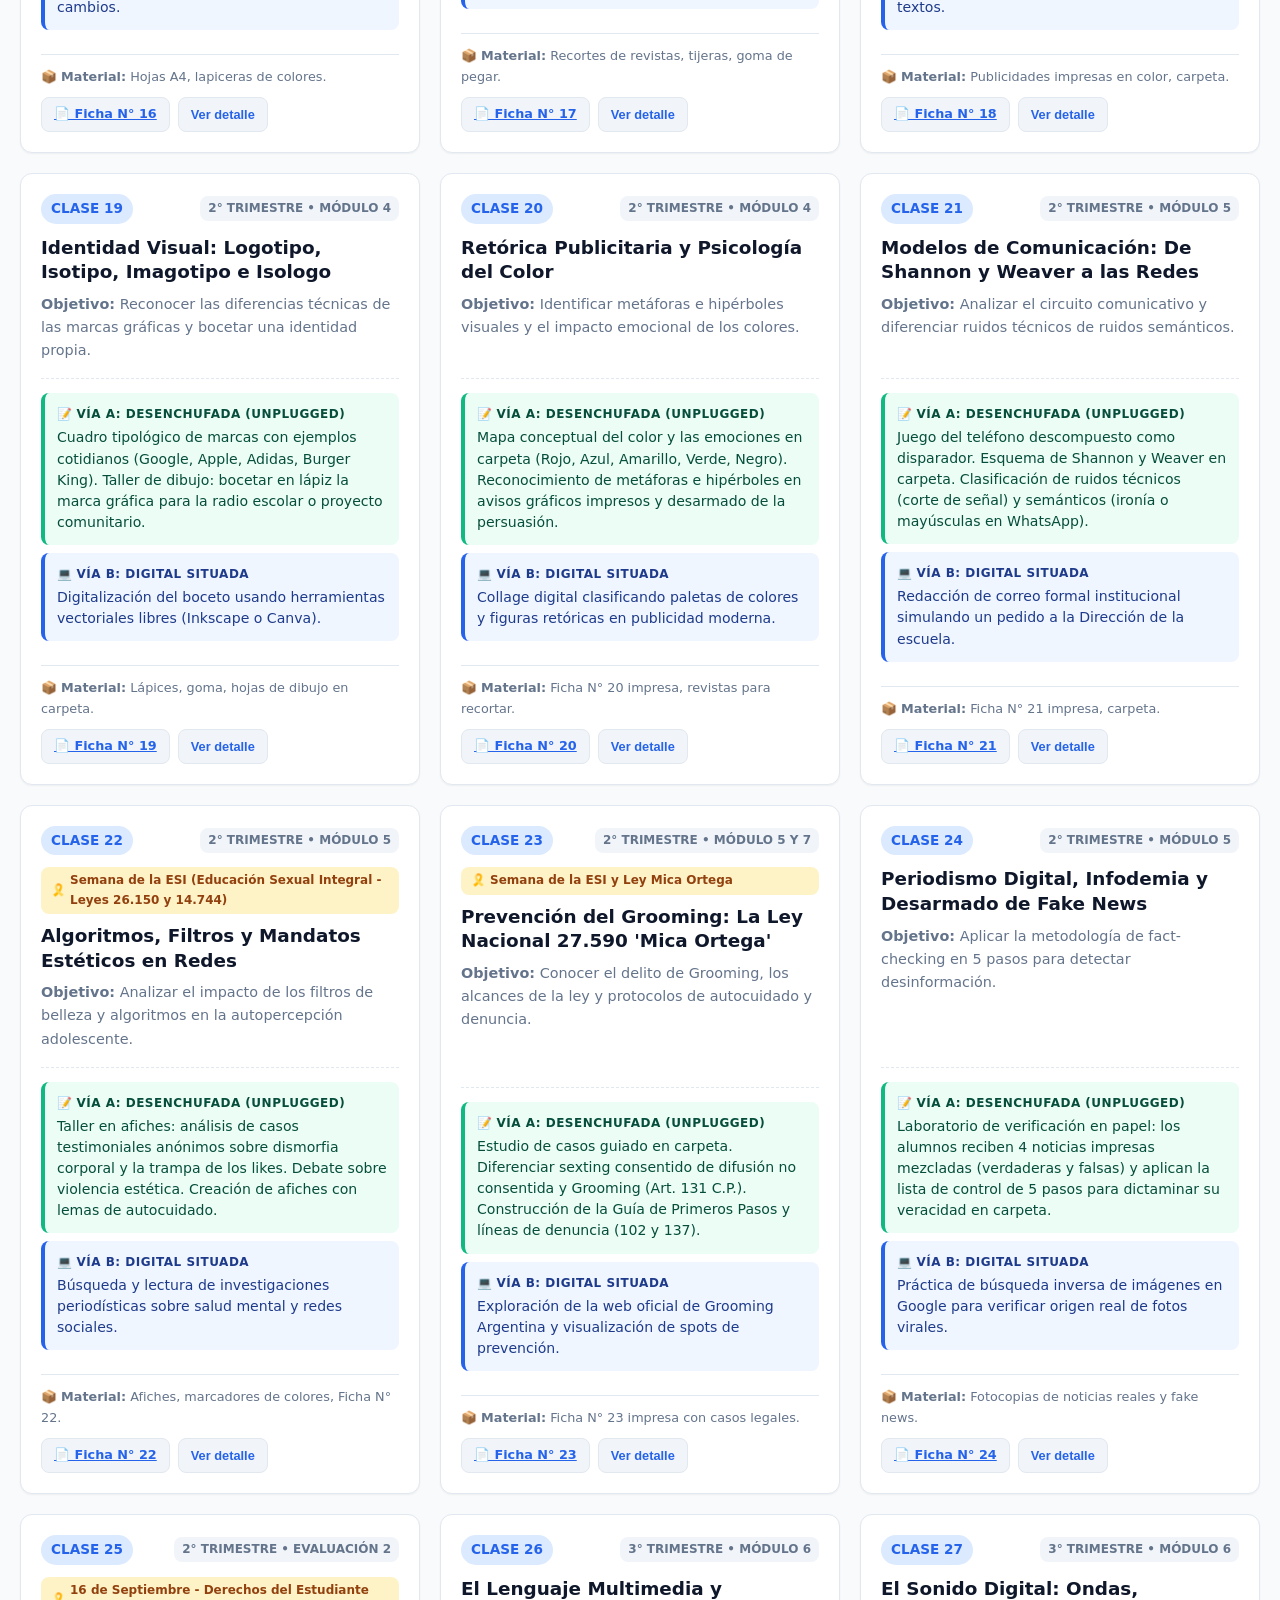
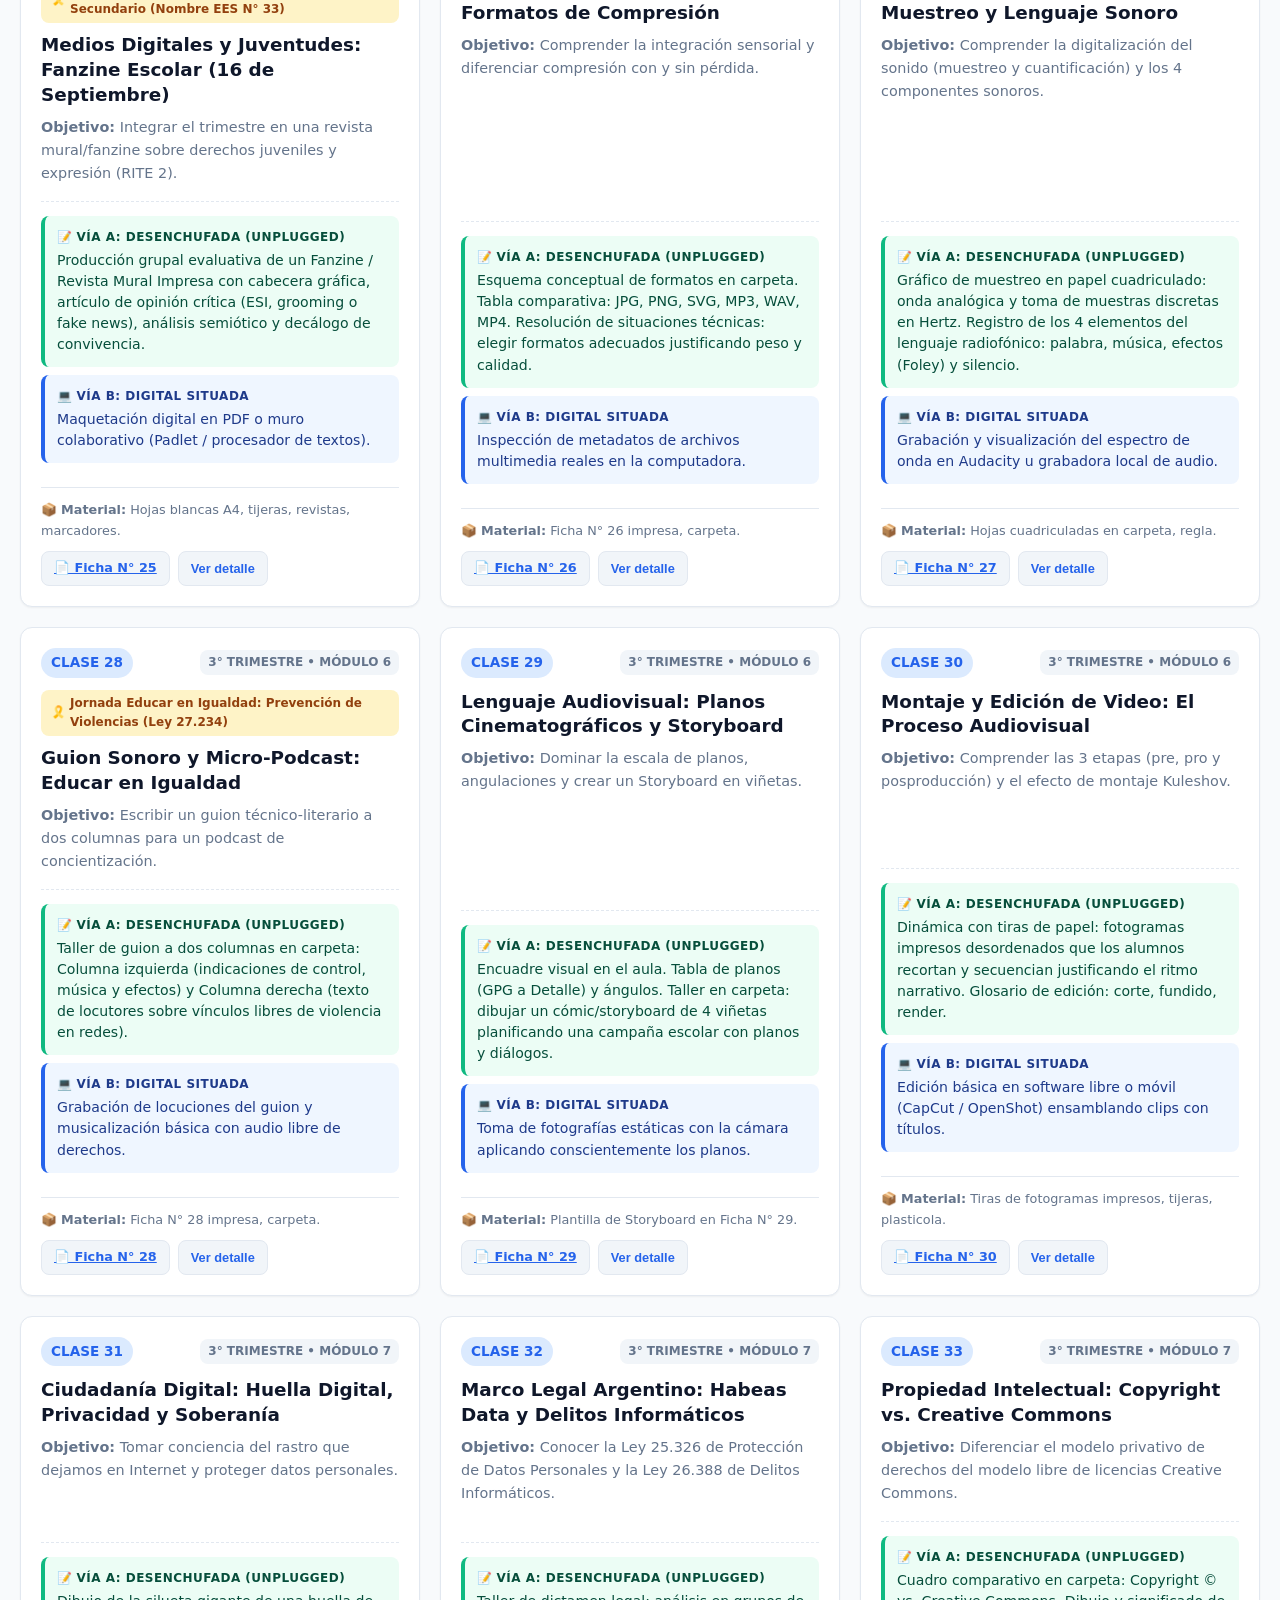
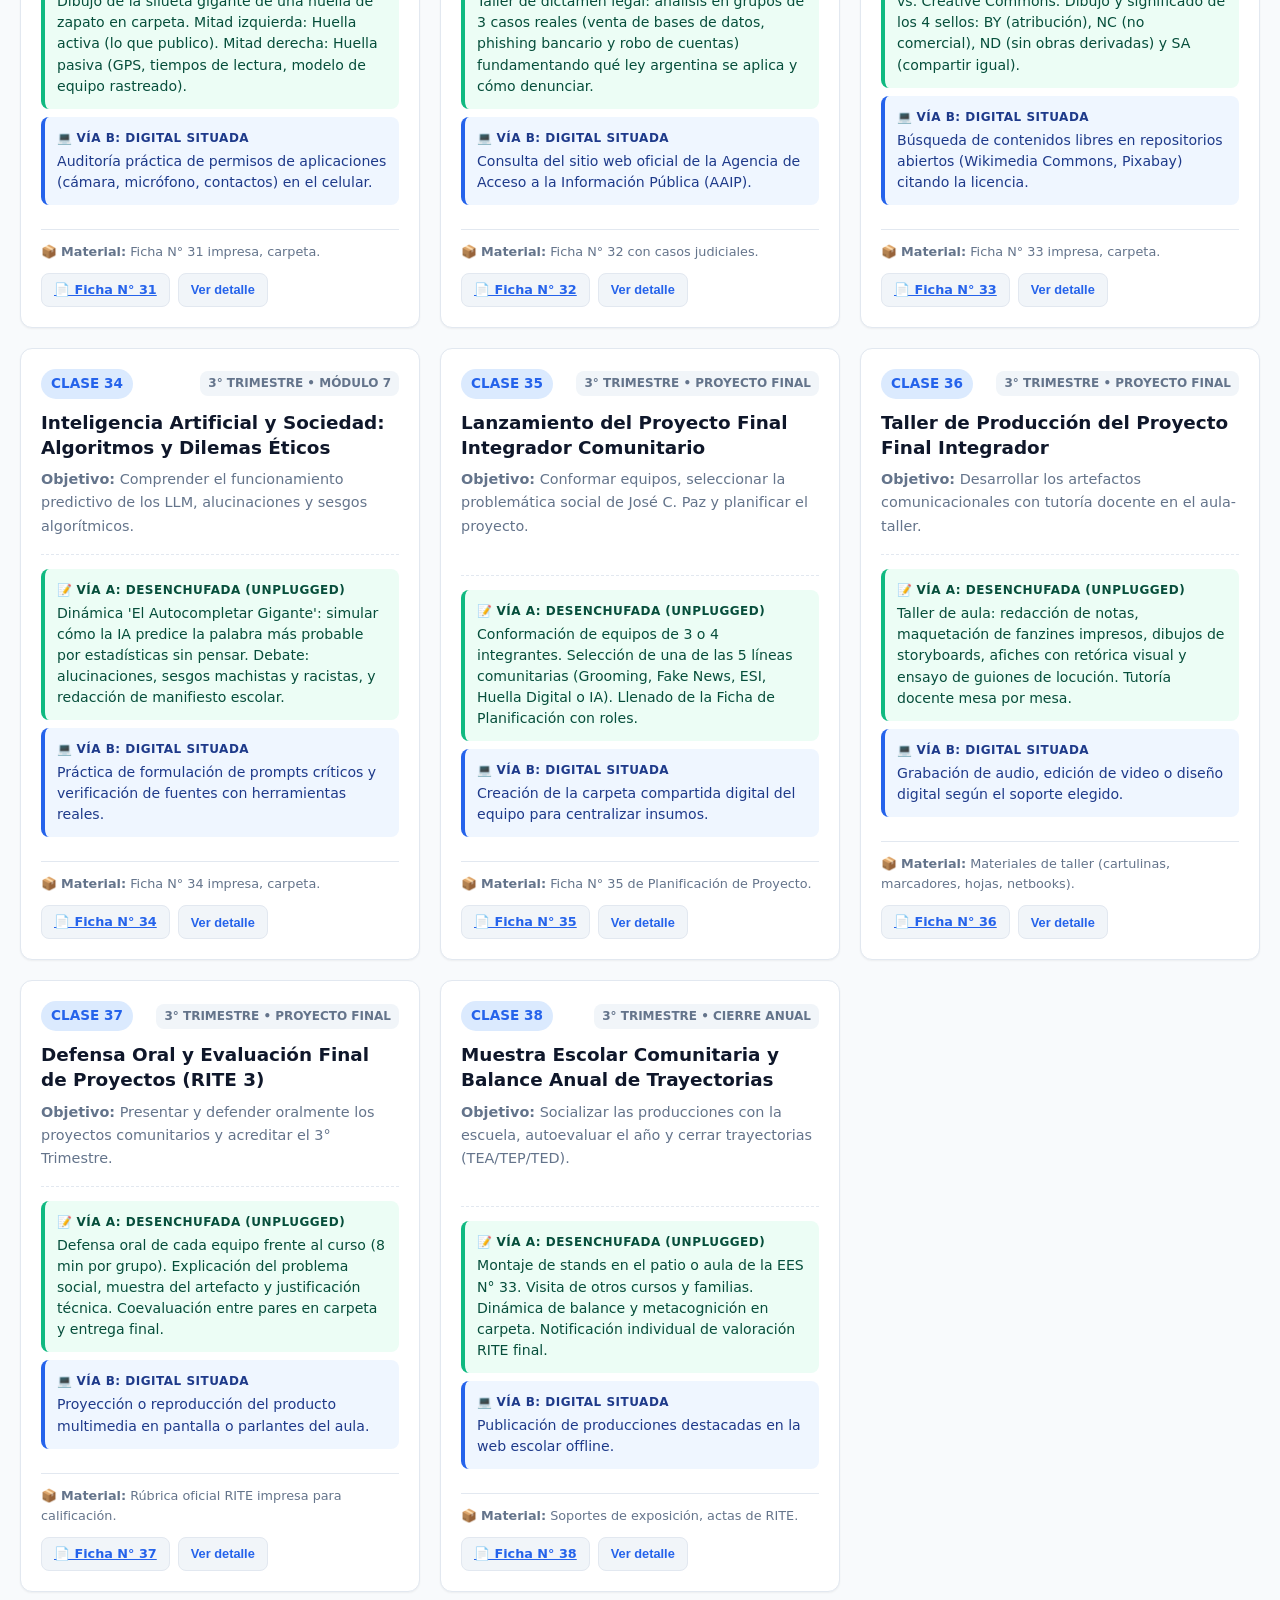
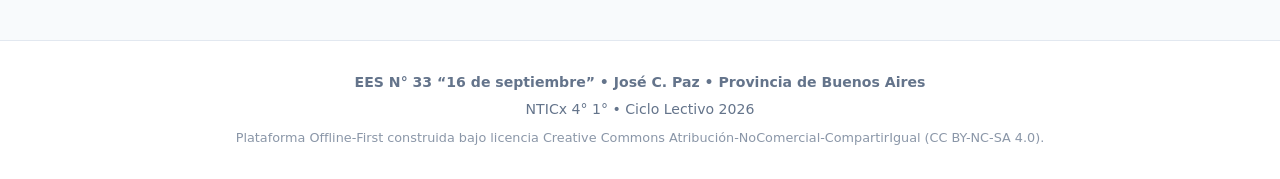
==== commit 931e35a5: "Add interactive educational features for computer assembly, data classification, packet transmission" ====
--- a/index.html
+++ b/index.html
@@ -51,13 +51,16 @@
       </a>
 
       <!-- NAVEGACIÓN PRINCIPAL -->
-      <nav class="header-nav" aria-label="Navegación principal">
+      <nav class="header-nav main-nav" aria-label="Navegación principal">
         <button type="button" class="nav-tab-link active" data-tab="tab-clases">
           <span class="nav-icon">📅</span> <span class="nav-text">Clases</span>
         </button>
         <button type="button" class="nav-tab-link" data-tab="tab-cuadernillo">
           <span class="nav-icon">📝</span> <span class="nav-text">Fichas</span>
         </button>
+        <a href="actividades.html" class="nav-link">
+          <span class="nav-icon">🎮</span> <span class="nav-text">Actividades interactivas</span>
+        </a>
         <button type="button" class="nav-tab-link" data-tab="tab-manual">
           <span class="nav-icon">📖</span> <span class="nav-text">Manual</span>
         </button>
@@ -140,6 +143,11 @@
 
     <!-- TAB 1: CLASES Y CRONOGRAMA MAESTRO -->
     <section id="tab-clases" class="tab-content active" role="tabpanel">
+      <div class="curriculum-map">
+        <h2>🎮 Actividades interactivas</h2>
+        <p>Practicá los contenidos de los siete módulos con actividades y cuestionarios de autoevaluación.</p>
+        <a href="actividades.html" class="btn-detail">Abrir actividades interactivas →</a>
+      </div>
       <!-- BANNER DE DOBLE VÍA -->
       <div class="dual-mode-banner">
         <div class="dual-mode-info">
@@ -427,7 +435,49 @@
           </a>
         </div>
 
-        <h3 style="font-size: 1.15rem; margin: 24px 0 8px; color: var(--accent);">📚 Bibliografía y Fuentes de Referencia</h3>
+        <h3 style="font-size: 1.15rem; margin: 24px 0 12px; color: var(--accent);">📚 Bibliografía, Fuentes y Recursos Educativos Abiertos (REA)</h3>
+        
+        <div class="resource-cards-grid" style="margin-bottom: 24px;">
+          <a class="card-item-modern" href="documento.html?archivo=Bibliografía/INVESTIGACION_EXHAUSTIVA_RECURSOS_NTICX.md&audiencia=docente">
+            <div class="card-item-header">
+              <span class="badge-num-pill doc">Investigación 2026</span>
+              <span class="card-item-module">Marco Transnacional</span>
+            </div>
+            <h3 class="card-item-title">Investigación Exhaustiva de Recursos NTICx</h3>
+            <p class="card-item-desc">Relevamiento de portales oficiales (Teach Computing, Code.org, EDIA, Ceibal, UNESCO) y actividades duales offline/online.</p>
+            <div class="card-item-footer">
+              <span>🌐 Enfoque Dual</span>
+              <span class="action-cue">Leer informe →</span>
+            </div>
+          </a>
+
+          <a class="card-item-modern" href="documento.html?archivo=Bibliografía/FUENTES_Y_ENLACES_GENERALES.md&audiencia=docente">
+            <div class="card-item-header">
+              <span class="badge-num-pill doc">Catálogo Maestro</span>
+              <span class="card-item-module">Repositorios Globales</span>
+            </div>
+            <h3 class="card-item-title">Catálogo Global de Enlaces y Fuentes</h3>
+            <p class="card-item-desc">Índice maestro de enlaces directos clasificados para los 7 módulos y comparativa de marcos curriculares.</p>
+            <div class="card-item-footer">
+              <span>📋 Catálogo Completo</span>
+              <span class="action-cue">Abrir catálogo →</span>
+            </div>
+          </a>
+        </div>
+
+        <div style="background: var(--bg-card-alt); border: 1px solid var(--border-color); border-radius: var(--radius-sm); padding: 18px; margin-bottom: 24px;">
+          <h4 style="margin: 0 0 10px; color: var(--primary); font-size: 1rem;">📁 Fichas de Bibliografía y Recursos por Módulo (1 a 7):</h4>
+          <div style="display: grid; grid-template-columns: repeat(auto-fit, minmax(240px, 1fr)); gap: 10px;">
+            <a href="documento.html?archivo=Bibliografía/01_Modulo_1_Alfabetizacion_Computacional/recursos.md" class="btn-detail" style="text-decoration:none; text-align:left; font-size:0.85rem;">💻 Módulo 1: Computacional (REA)</a>
+            <a href="documento.html?archivo=Bibliografía/02_Modulo_2_Redes_Digitales/recursos.md" class="btn-detail" style="text-decoration:none; text-align:left; font-size:0.85rem;">🌐 Módulo 2: Redes Digitales (REA)</a>
+            <a href="documento.html?archivo=Bibliografía/03_Modulo_3_Manejo_Informacion/recursos.md" class="btn-detail" style="text-decoration:none; text-align:left; font-size:0.85rem;">🔍 Módulo 3: Manejo Información (REA)</a>
+            <a href="documento.html?archivo=Bibliografía/04_Modulo_4_Imagen_Visual/recursos.md" class="btn-detail" style="text-decoration:none; text-align:left; font-size:0.85rem;">🎨 Módulo 4: Imagen Visual (REA)</a>
+            <a href="documento.html?archivo=Bibliografía/05_Modulo_5_Medios_Comunicacion_y_ESI/recursos.md" class="btn-detail" style="text-decoration:none; text-align:left; font-size:0.85rem;">📢 Módulo 5: Medios y ESI (REA)</a>
+            <a href="documento.html?archivo=Bibliografía/06_Modulo_6_Multimedia/recursos.md" class="btn-detail" style="text-decoration:none; text-align:left; font-size:0.85rem;">🎬 Módulo 6: Multimedia (REA)</a>
+            <a href="documento.html?archivo=Bibliografía/07_Modulo_7_Ciudadania_Digital_e_IA/recursos.md" class="btn-detail" style="text-decoration:none; text-align:left; font-size:0.85rem;">⚖️ Módulo 7: Ciudadanía e IA (REA)</a>
+          </div>
+        </div>
+
         <ul style="margin-left: 20px; margin-bottom: 24px; line-height: 1.8;">
           <li><strong>DGCyE (2010):</strong> <em>Diseño Curricular para ES4: Nuevas Tecnologías de la Información y la Conectividad</em>. La Plata.</li>
           <li><strong>Fundación Sadosky (2018):</strong> <em>Ciencias de la Computación para el aula: 1° y 2° Ciclo de Educación Secundaria</em>. Colección de didáctica desenchufada.</li>
--- a/styles.css
+++ b/styles.css
@@ -202,6 +202,12 @@
   padding: 4px;
   border-radius: var(--radius-full);
   border: 1px solid var(--border-color);
+}
+
+.header-nav.main-nav {
+  min-width: 0;
+  overflow-x: auto;
+  justify-content: flex-start;
 }
 
 .header-nav .nav-link,
